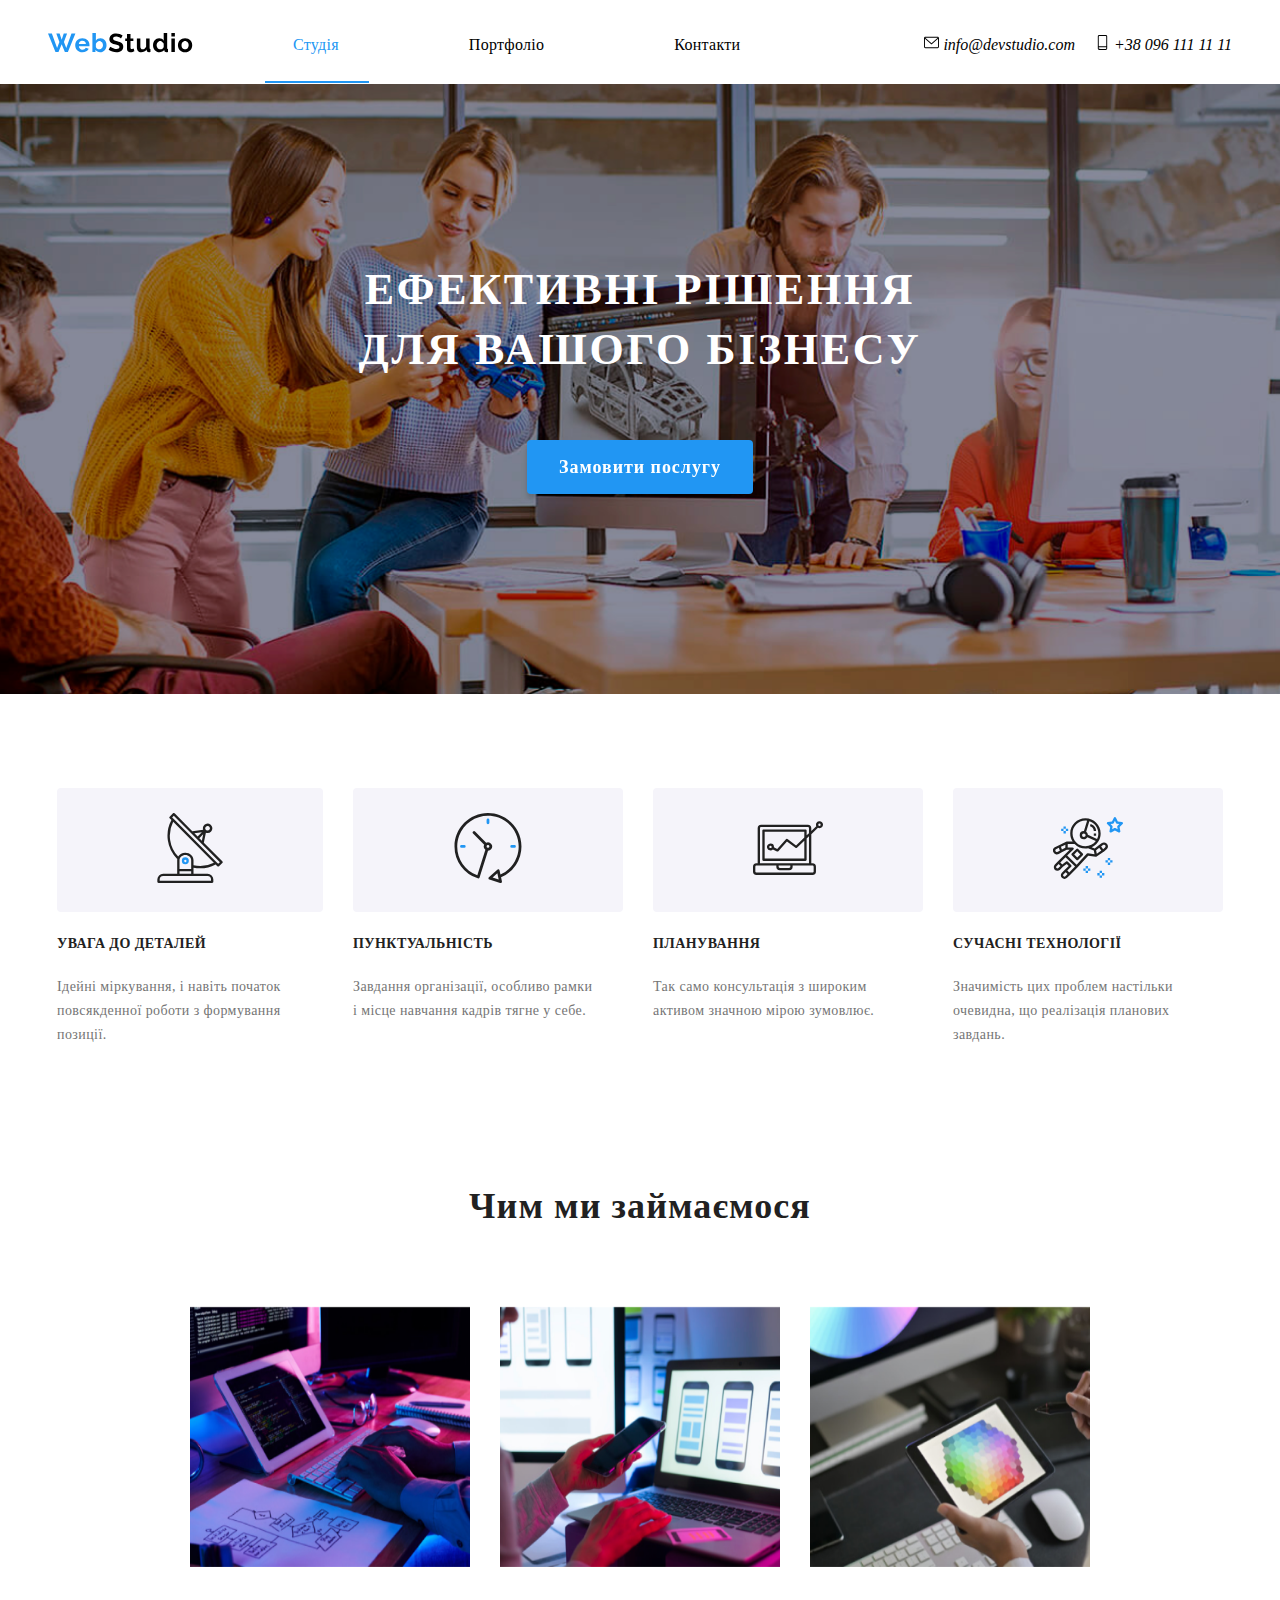
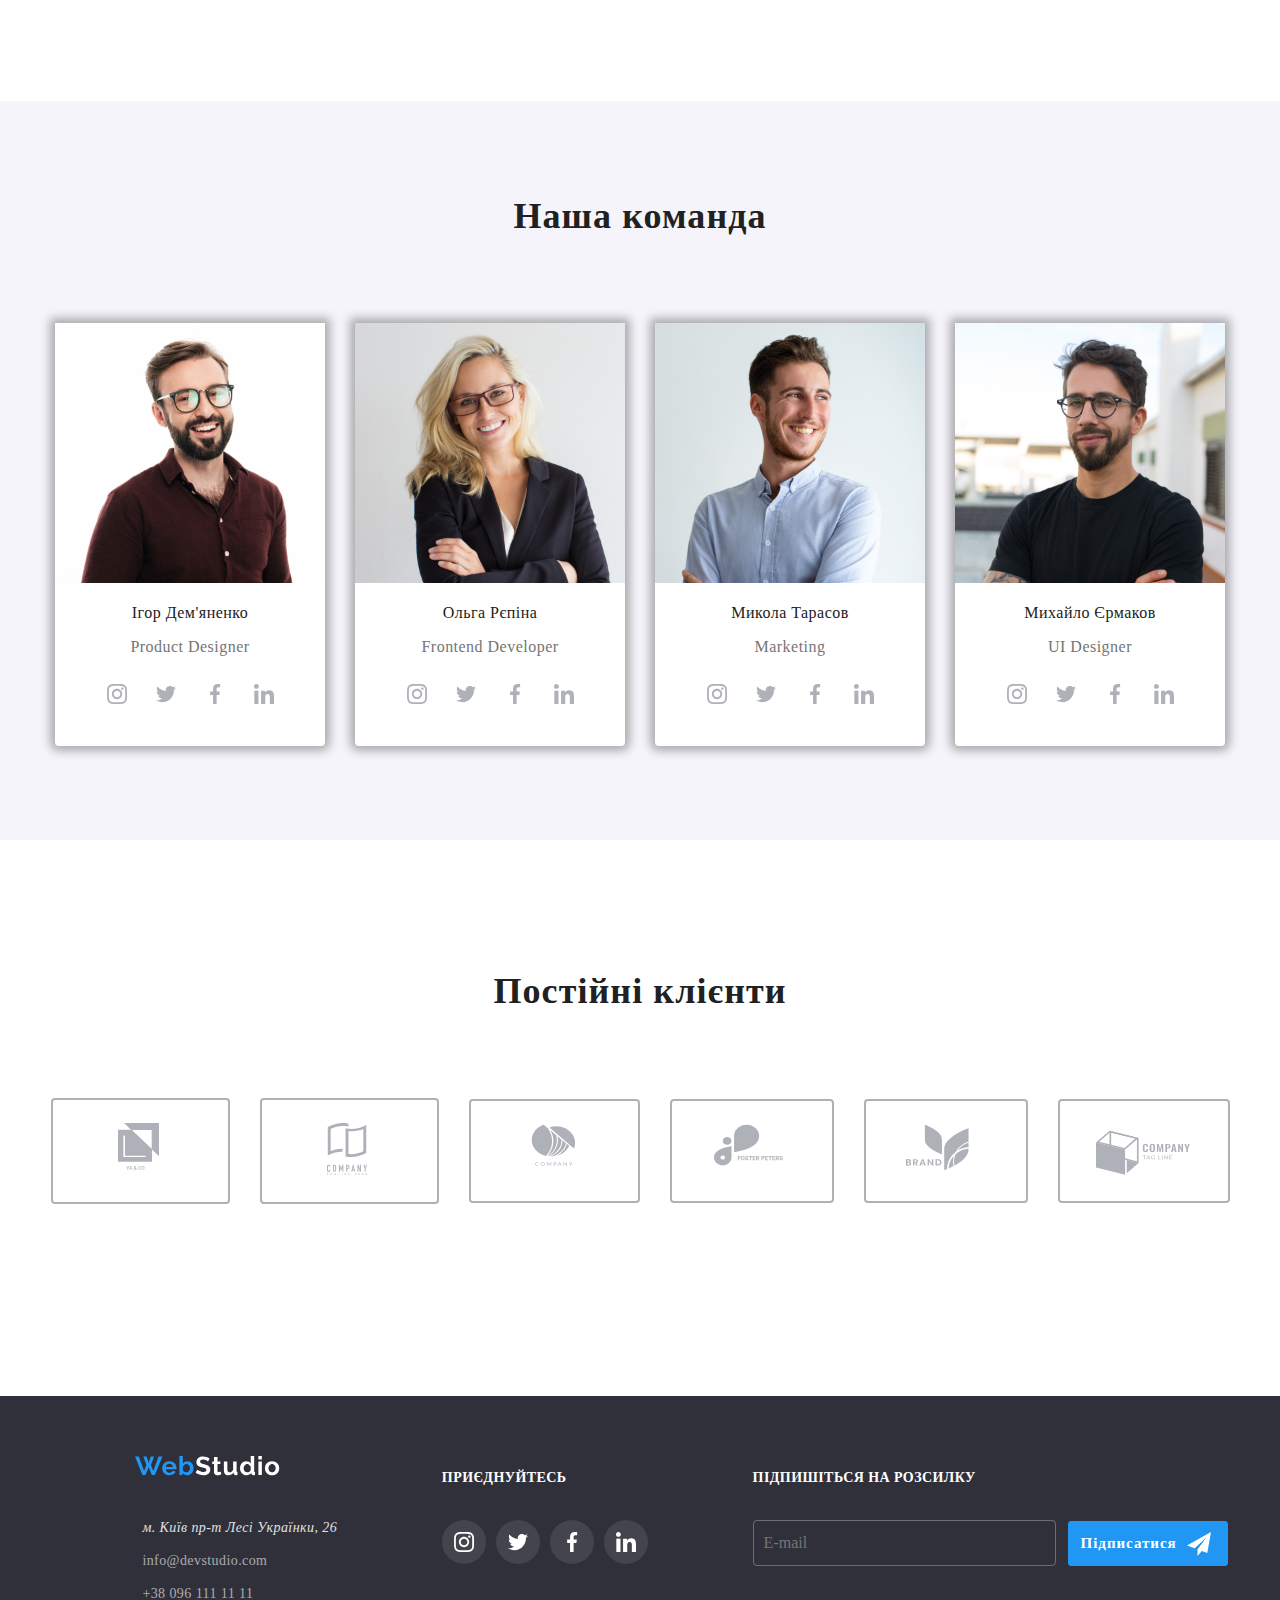
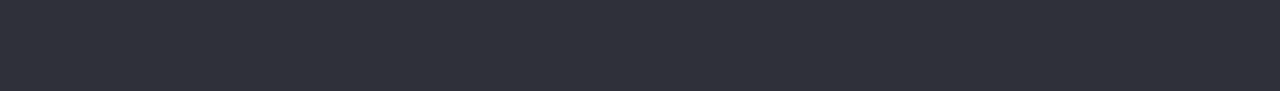
==== index.html @ 0186e570 "web" ====
<!DOCTYPE html>
<html lang="en">
<head>
    <meta charset="UTF-8">
    <meta name="viewport" content="width=device-width, initial-scale=1.0">
    <link rel="stylesheet" href="./src/studio-pages/css/normalize.css">
    <link rel="stylesheet" href="./src/studio-pages/css/reset.css">
    <link rel="stylesheet" href="./src/studio-pages/css/styles.css">
    <title>Document</title>
</head>
<body>
    <header class="header">
        <div class="header__content container">
            <nav class="navigation">
                <a href="#" class="logo">
                    <svg class="webs" width="145" height="20" viewBox="0 0 145 20" fill="none" xmlns="http://www.w3.org/2000/svg">
                        <path d="M8.294 0.592H11.596L13.676 6.702L15.756 0.592H19.084L15.938 8.99L18.278 14.892L23.504 0.539999H27.404L19.89 19H16.874L13.676 11.252L10.478 19H7.462L0 0.539999H3.848L9.1 14.892L11.388 8.99L8.294 0.592ZM34.3793 19.26C33.2873 19.26 32.2993 19.078 31.4153 18.714C30.5313 18.3327 29.7773 17.8213 29.1533 17.18C28.5293 16.5387 28.044 15.7933 27.6973 14.944C27.368 14.0947 27.2033 13.202 27.2033 12.266C27.2033 11.2953 27.368 10.3853 27.6973 9.536C28.0266 8.66933 28.5033 7.91533 29.1273 7.274C29.7513 6.61533 30.5053 6.09533 31.3893 5.714C32.2906 5.33267 33.296 5.142 34.4053 5.142C35.5146 5.142 36.5026 5.33267 37.3693 5.714C38.2533 6.09533 38.9986 6.60667 39.6053 7.248C40.2293 7.88933 40.6973 8.63467 41.0093 9.484C41.3386 10.3333 41.5033 11.2173 41.5033 12.136C41.5033 12.3613 41.4946 12.578 41.4773 12.786C41.4773 12.994 41.46 13.1673 41.4253 13.306H30.8953C30.9473 13.8433 31.0773 14.32 31.2853 14.736C31.4933 15.152 31.762 15.5073 32.0913 15.802C32.4206 16.0967 32.7933 16.322 33.2093 16.478C33.6253 16.634 34.0586 16.712 34.5093 16.712C35.2026 16.712 35.8526 16.5473 36.4593 16.218C37.0833 15.8713 37.508 15.4207 37.7333 14.866L40.7233 15.698C40.2206 16.738 39.4146 17.596 38.3053 18.272C37.2133 18.9307 35.9046 19.26 34.3793 19.26ZM37.9153 11.044C37.8286 10.0213 37.4473 9.20667 36.7713 8.6C36.1126 7.976 35.3066 7.664 34.3533 7.664C33.8853 7.664 33.4433 7.75067 33.0273 7.924C32.6286 8.08 32.2733 8.30533 31.9613 8.6C31.6493 8.89467 31.3893 9.25 31.1813 9.666C30.9906 10.082 30.878 10.5413 30.8433 11.044H37.9153ZM52.1538 19.26C51.1138 19.26 50.1864 19.026 49.3718 18.558C48.5571 18.09 47.9158 17.4487 47.4478 16.634V19H44.4058V0.0199995H47.8898V7.768C48.3751 6.936 49.0078 6.29467 49.7878 5.844C50.5851 5.376 51.5124 5.142 52.5698 5.142C53.4538 5.142 54.2598 5.33267 54.9878 5.714C55.7158 6.09533 56.3398 6.60667 56.8598 7.248C57.3971 7.88933 57.8044 8.64333 58.0818 9.51C58.3764 10.3767 58.5238 11.2867 58.5238 12.24C58.5238 13.228 58.3591 14.1467 58.0298 14.996C57.7178 15.8453 57.2758 16.5907 56.7038 17.232C56.1318 17.856 55.4558 18.35 54.6758 18.714C53.8958 19.078 53.0551 19.26 52.1538 19.26ZM51.1918 16.296C51.7464 16.296 52.2578 16.192 52.7258 15.984C53.1938 15.7587 53.5924 15.464 53.9218 15.1C54.2511 14.736 54.5024 14.3113 54.6758 13.826C54.8664 13.3407 54.9618 12.8207 54.9618 12.266C54.9618 11.7113 54.8751 11.1827 54.7018 10.68C54.5284 10.1773 54.2771 9.73533 53.9478 9.354C53.6358 8.97267 53.2631 8.66933 52.8298 8.444C52.3964 8.21867 51.9198 8.106 51.3998 8.106C50.6198 8.106 49.9178 8.366 49.2938 8.886C48.6871 9.38867 48.2191 10.0127 47.8898 10.758V14.008C48.0111 14.3547 48.1844 14.6667 48.4098 14.944C48.6524 15.2213 48.9211 15.464 49.2158 15.672C49.5104 15.8627 49.8311 16.0187 50.1778 16.14C50.5244 16.244 50.8624 16.296 51.1918 16.296Z" fill="#2196F3"/>
                        <path d="M73.0003 5.376C72.8789 5.25467 72.6536 5.09 72.3243 4.882C72.0123 4.674 71.6223 4.47467 71.1543 4.284C70.7036 4.076 70.2096 3.90267 69.6723 3.764C69.1349 3.62533 68.5889 3.556 68.0343 3.556C67.0463 3.556 66.3096 3.738 65.8243 4.102C65.3389 4.466 65.0963 4.97733 65.0963 5.636C65.0963 6.01733 65.1829 6.338 65.3563 6.598C65.5469 6.84067 65.8156 7.05733 66.1623 7.248C66.5089 7.43867 66.9423 7.612 67.4623 7.768C67.9996 7.924 68.6149 8.08867 69.3083 8.262C70.2096 8.50467 71.0243 8.76467 71.7523 9.042C72.4976 9.31933 73.1216 9.666 73.6243 10.082C74.1443 10.498 74.5429 11.0007 74.8203 11.59C75.0976 12.162 75.2363 12.8727 75.2363 13.722C75.2363 14.71 75.0456 15.5593 74.6643 16.27C74.3003 16.9633 73.7976 17.5267 73.1563 17.96C72.5323 18.3933 71.8043 18.714 70.9723 18.922C70.1576 19.1127 69.2996 19.208 68.3983 19.208C67.0116 19.208 65.6423 19 64.2903 18.584C62.9383 18.168 61.7249 17.5787 60.6503 16.816L62.2363 13.722C62.3923 13.878 62.6696 14.086 63.0683 14.346C63.4843 14.5887 63.9696 14.84 64.5243 15.1C65.0789 15.3427 65.6943 15.5507 66.3703 15.724C67.0463 15.8973 67.7396 15.984 68.4503 15.984C70.4263 15.984 71.4143 15.3513 71.4143 14.086C71.4143 13.6873 71.3016 13.3493 71.0763 13.072C70.8509 12.7947 70.5303 12.552 70.1143 12.344C69.6983 12.136 69.1956 11.9453 68.6063 11.772C68.0169 11.5987 67.3583 11.408 66.6303 11.2C65.7463 10.9573 64.9749 10.6973 64.3163 10.42C63.6749 10.1253 63.1376 9.78733 62.7043 9.406C62.2709 9.00733 61.9416 8.55667 61.7163 8.054C61.5083 7.534 61.4043 6.91867 61.4043 6.208C61.4043 5.272 61.5776 4.44 61.9243 3.712C62.2709 2.984 62.7476 2.37733 63.3543 1.892C63.9783 1.40667 64.6976 1.04267 65.5123 0.799999C66.3269 0.539999 67.2023 0.409999 68.1383 0.409999C69.4383 0.409999 70.6343 0.617999 71.7263 1.034C72.8183 1.43267 73.7716 1.90933 74.5863 2.464L73.0003 5.376ZM86.4013 18.298C85.9333 18.506 85.3613 18.714 84.6853 18.922C84.0093 19.13 83.2986 19.234 82.5533 19.234C82.0679 19.234 81.6086 19.1733 81.1753 19.052C80.7593 18.9307 80.3866 18.74 80.0573 18.48C79.7453 18.2027 79.4939 17.856 79.3033 17.44C79.1126 17.0067 79.0173 16.4867 79.0173 15.88V8.054H77.2233V5.376H79.0173V0.956H82.5013V5.376H85.3613V8.054H82.5013V14.71C82.5013 15.1953 82.6226 15.542 82.8653 15.75C83.1253 15.9407 83.4373 16.036 83.8013 16.036C84.1653 16.036 84.5206 15.9753 84.8673 15.854C85.2139 15.7327 85.4913 15.6287 85.6993 15.542L86.4013 18.298ZM93.1558 19.26C91.7518 19.26 90.6858 18.8093 89.9578 17.908C89.2298 17.0067 88.8658 15.672 88.8658 13.904V5.376H92.3498V13.15C92.3498 15.2473 93.1038 16.296 94.6118 16.296C95.2878 16.296 95.9378 16.0967 96.5618 15.698C97.2031 15.282 97.7231 14.658 98.1218 13.826V5.376H101.606V14.996C101.606 15.36 101.666 15.62 101.788 15.776C101.926 15.932 102.143 16.0187 102.438 16.036V19C102.091 19.0693 101.796 19.1127 101.554 19.13C101.328 19.1473 101.12 19.156 100.93 19.156C100.306 19.156 99.7944 19.0173 99.3958 18.74C99.0144 18.4453 98.7891 18.0467 98.7198 17.544L98.6418 16.452C98.0351 17.388 97.2551 18.09 96.3018 18.558C95.3484 19.026 94.2998 19.26 93.1558 19.26ZM111.49 19.26C110.554 19.26 109.687 19.078 108.89 18.714C108.093 18.35 107.408 17.8473 106.836 17.206C106.264 16.5647 105.813 15.8193 105.484 14.97C105.172 14.1033 105.016 13.176 105.016 12.188C105.016 11.2 105.163 10.2813 105.458 9.432C105.77 8.58267 106.195 7.83733 106.732 7.196C107.269 6.55467 107.911 6.052 108.656 5.688C109.401 5.324 110.216 5.142 111.1 5.142C112.105 5.142 113.007 5.38467 113.804 5.87C114.619 6.35533 115.251 6.988 115.702 7.768V0.0199995H119.186V14.996C119.186 15.36 119.247 15.62 119.368 15.776C119.489 15.932 119.697 16.0187 119.992 16.036V19C119.385 19.1213 118.891 19.182 118.51 19.182C117.886 19.182 117.375 19.026 116.976 18.714C116.577 18.402 116.352 17.9947 116.3 17.492L116.222 16.634C115.719 17.5007 115.035 18.1593 114.168 18.61C113.319 19.0433 112.426 19.26 111.49 19.26ZM112.4 16.296C112.729 16.296 113.067 16.244 113.414 16.14C113.761 16.0187 114.081 15.854 114.376 15.646C114.671 15.438 114.931 15.1953 115.156 14.918C115.399 14.6407 115.581 14.3373 115.702 14.008V10.758C115.563 10.3767 115.364 10.03 115.104 9.718C114.861 9.38867 114.575 9.11133 114.246 8.886C113.934 8.64333 113.596 8.45267 113.232 8.314C112.885 8.17533 112.539 8.106 112.192 8.106C111.672 8.106 111.187 8.21867 110.736 8.444C110.303 8.66933 109.93 8.98133 109.618 9.38C109.306 9.76133 109.063 10.2033 108.89 10.706C108.717 11.2087 108.63 11.7287 108.63 12.266C108.63 12.838 108.725 13.3667 108.916 13.852C109.107 14.3373 109.367 14.762 109.696 15.126C110.025 15.49 110.415 15.776 110.866 15.984C111.334 16.192 111.845 16.296 112.4 16.296ZM123.386 19V5.376H126.87V19H123.386ZM123.386 3.478V0.0199995H126.87V3.478H123.386ZM137.085 19.26C135.975 19.26 134.979 19.0693 134.095 18.688C133.211 18.3067 132.457 17.7953 131.833 17.154C131.226 16.4953 130.758 15.7413 130.429 14.892C130.099 14.0427 129.935 13.15 129.935 12.214C129.935 11.2607 130.099 10.3593 130.429 9.51C130.758 8.66067 131.226 7.91533 131.833 7.274C132.457 6.61533 133.211 6.09533 134.095 5.714C134.979 5.33267 135.975 5.142 137.085 5.142C138.194 5.142 139.182 5.33267 140.049 5.714C140.933 6.09533 141.678 6.61533 142.285 7.274C142.909 7.91533 143.385 8.66067 143.715 9.51C144.044 10.3593 144.209 11.2607 144.209 12.214C144.209 13.15 144.044 14.0427 143.715 14.892C143.385 15.7413 142.917 16.4953 142.311 17.154C141.704 17.7953 140.959 18.3067 140.075 18.688C139.191 19.0693 138.194 19.26 137.085 19.26ZM133.523 12.214C133.523 12.8207 133.609 13.3753 133.783 13.878C133.973 14.3633 134.225 14.788 134.537 15.152C134.866 15.516 135.247 15.802 135.681 16.01C136.114 16.2007 136.582 16.296 137.085 16.296C137.587 16.296 138.055 16.2007 138.489 16.01C138.922 15.802 139.295 15.516 139.607 15.152C139.936 14.788 140.187 14.3547 140.361 13.852C140.551 13.3493 140.647 12.7947 140.647 12.188C140.647 11.5987 140.551 11.0527 140.361 10.55C140.187 10.0473 139.936 9.614 139.607 9.25C139.295 8.886 138.922 8.60867 138.489 8.418C138.055 8.21 137.587 8.106 137.085 8.106C136.582 8.106 136.114 8.21 135.681 8.418C135.247 8.626 134.866 8.912 134.537 9.276C134.225 9.64 133.973 10.0733 133.783 10.576C133.609 11.0787 133.523 11.6247 133.523 12.214Z" fill="black"/>
                    </svg>
                </a>
                <ul class="navigation__list">
                    <li class="navigation__list-item">
                        <a href="./index.html" class="navigation__list-item active">Студія</a>
                    </li>
                    <li class="navigation__list-item">
                        <a href="./portfolio.html" class="navigation__list-item">Портфоліо</a>
                    </li>
                    <li class="navigation__list-item">
                        <a href="#contacts" class="navigation__list-item">Контакти</a>
                    </li>
                </ul>
            </nav>
            <address class="address">
                <a href="mailto:info@devstudio.com" class="address__link">
                    <svg version="1.1" xmlns="http://www.w3.org/2000/svg" width="15" height="15" viewBox="0 0 1365 1024" fill="inherit">
                        <g id="icomoon-ignore"></g>
                        <path d="M1237.333 0h-1109.333c-70.571 0-128 57.429-128 128v768c0 70.571 57.429 128 128 128h1109.333c70.571 0 128-57.429 128-128v-768c0-70.571-57.429-128-128-128zM1237.333 85.333c5.803 0 11.349 1.195 16.384 3.328l-571.051 494.933-571.051-494.933c4.836-2.091 10.465-3.313 16.378-3.328h1109.339zM1237.333 938.667h-1109.333c-23.564 0-42.667-19.103-42.667-42.667v0-717.227l569.344 493.483c7.448 6.5 17.256 10.464 27.989 10.464s20.541-3.963 28.040-10.507l-0.051 0.043 569.344-493.483v717.227c0 23.564-19.103 42.667-42.667 42.667v0z"></path>
                    </svg>                                
                    info@devstudio.com
                </a>
                <a href="tel:+380961111111" class="address__link">
                    <svg version="1.1" xmlns="http://www.w3.org/2000/svg" width="15" height="15" viewBox="0 0 640 1024" fill="inherit">
                        <g id="icomoon-ignore"></g>
                        <path fill="inherit" d="M544 0h-448c-52.928 0-96 43.072-96 96v832c0 52.928 43.072 96 96 96h448c52.928 0 96-43.072 96-96v-832c0-52.928-43.072-96-96-96zM96 64h448c17.673 0 32 14.327 32 32v0 672h-512v-672c0-17.673 14.327-32 32-32v0zM544 960h-448c-17.673 0-32-14.327-32-32v0-96h512v96c0 17.673-14.327 32-32 32v0z"></path>
                        <path fill="#757575" d="M150.656 879.296c5.767 5.232 9.374 12.755 9.374 21.12s-3.607 15.888-9.35 21.099l-0.024 0.021c-5.952 5.449-13.914 8.787-22.656 8.787s-16.704-3.339-22.681-8.81l0.025 0.023c-5.767-5.232-9.374-12.755-9.374-21.12s3.607-15.888 9.35-21.099l0.024-0.021c5.952-5.449 13.914-8.787 22.656-8.787s16.704 3.339 22.681 8.81l-0.025-0.023z"></path>
                    </svg>
                    +38 096 111 11 11
                </a>
            </address>
        </div>
    </header>
    <main>
        <section class="overlay">
            <div class="overlay__content container">
                <h1 class="overlay__title">
                    Ефективні рішення <br>
                    для вашого бізнесу
                </h1>
                <button class="overlay__button btn-open" data-modal-open>
                    <span data-hover="Замовити послугу">
                        Замовити послугу
                    </span>
                </button>
                <div class="backdrop is-hidden" data-modal>
                    <div class="modal">
                      <span class="modal__btn" data-modal-close>
                        <svg class="modal__btn-svg" width="18" height="18" viewBox="0 0 18 18" xmlns="http://www.w3.org/2000/svg">
                          <path d="M15 4.10786L13.8921 3L9.5 7.39214L5.10786 3L4 4.10786L8.39214 8.5L4 12.8921L5.10786 14L9.5 9.60786L13.8921 14L15 12.8921L10.6079 8.5L15 4.10786Z" fill="inherit"/>
                          </svg>
                      </span>
                      <h3 class="modal__title">
                        Залиште свої дані, ми вам передзвонимо
                      </h3>
                      <form class="search">
                        <div class="search__contact">
                          <div class="search__contact-name">
                            <label class="contact__name" for="name">Ім'я</label>
                            <input type="name" class="contact__name-term" name="name">
                          </div>
                          <div class="search__contact-mobile">
                            <label class="contact__name" for="tel">Телефон</label> 
                            <input type="tel" class="contact__mobile-term" name="phone">
                          </div>
                          <div class="search__contact-email">
                            <label class="contact__name" for="emeil">Пошта</label>
                            <input type="email" class="contact__email-term" name="emeil">
                          </div>
                          <div class="search__contact-comment">
                            <label class="contact__name" for="text">Коментар</label>
                            <textarea name="text" class="contact__comment-term" id="" cols="30" rows="10" placeholder="Введіть текст"></textarea>
                          </div>
                        </div>
                      </form>
                      <div class="contract">
                        <div class="contract__circs">
                            <input type="checkbox" class="contract__circs-check">
                            <p class="contract__circs-text">
                                Погоджуюся з розсилкою та приймаю
                            </p>
                            <a href="#" class="contract__circs-link">
                                Умови договору
                            </a>
                        </div>
                        <button type="submit" class="contract__circs-button">Відправити</button>
                      </div>
                    </div>
                </div>
            </div>
        </section>
        <section class="information">
            <div class="information__content container">
                <div class="information__content-attention">
                    <div class="information__attention-photo">
                        <svg class="attention-to-detil" xmlns="http://www.w3.org/2000/svg" width="66" height="70" fill="none">
                            <path fill="#212121" d="m65.316 48.339-18.47-18.605 2.05-10.097a4.655 4.655 0 0 0 1.66.319h.014a4.723 4.723 0 1 0-4.394-3.14l-10.85 1.325L17.628.35a1.166 1.166 0 0 0-.824-.35c-.306.002-.6.124-.817.34L12.68 3.63a1.167 1.167 0 0 0 0 1.65l1.78 1.805a32.686 32.686 0 0 0 5.511 38.638c.094.09.202.161.32.213a6.77 6.77 0 0 0-.114 1.197v13.534h-14A5.84 5.84 0 0 0 .342 66.5v2.333C.342 69.478.865 70 1.51 70h53.667c.644 0 1.166-.522 1.166-1.167V66.5a5.84 5.84 0 0 0-5.833-5.833h-14v-5.998c2.193.46 4.428.694 6.669.7a32.483 32.483 0 0 0 15.4-3.901l1.79 1.8c.216.221.513.347.823.35.306-.002.6-.124.817-.34l3.308-3.29a1.167 1.167 0 0 0 0-1.65ZM48.925 13.635a2.333 2.333 0 1 1 1.645 3.987h-.008a2.333 2.333 0 0 1-1.633-3.987h-.004ZM46.178 21.3l-1.309 6.444-2.571-2.587 3.88-3.857Zm-1.325-1.973-4.2 4.176-3.25-3.267 7.45-.909ZM50.509 63a3.5 3.5 0 0 1 3.5 3.5v1.167H2.676V66.5a3.5 3.5 0 0 1 3.5-3.5h44.333Zm-16.333-4.667v2.334H22.509v-2.334h11.667ZM22.509 56v-8.867c0-2.83 2.617-5.133 5.833-5.133 3.217 0 5.834 2.303 5.834 5.133V56H22.509Zm14-3.71v-5.157c0-4.117-3.663-7.466-8.167-7.466a8.312 8.312 0 0 0-7.177 3.907A30.34 30.34 0 0 1 16.18 8.82l40.692 40.925a30.233 30.233 0 0 1-20.363 2.544Zm24.695-1.496-1.644-1.653L16.792 6.116l-1.65-1.655 1.65-1.645L34.15 20.272c.008 0 .013.015.021.021l28.688 28.856-1.655 1.645Z"/>
                            <path fill="#2196F3" d="M28.353 44.333h-.01a3.5 3.5 0 0 0-.011 7h.01a3.5 3.5 0 1 0 .01-7Zm.816 4.328a1.167 1.167 0 1 1-.827-1.994 1.166 1.166 0 0 1 .817 1.993h.01Z"/>
                        </svg>
                    </div>
                    <h5 class="information__title">
                        УВАГА ДО ДЕТАЛЕЙ
                    </h5>
                    <p class="information__text">
                        Ідейні міркування, і навіть початок <br> 
                        повсякденної роботи з формування <br> 
                        позиції.
                    </p>
                </div>
                <div class="information__content-punctuality">
                    <div class="information__clock-photo">
                        <svg class="clock" xmlns="http://www.w3.org/2000/svg" width="70" height="70" fill="none">
                            <g clip-path="url(#a)">
                                <path fill="#212121" d="M68.461 33.471C68.458 14.982 53.466-.004 34.975 0 16.485.004 1.5 14.996 1.504 33.486A33.479 33.479 0 0 0 24.799 65.37c.133.042.27.063.41.063.263 0 .521-.071.748-.205.296-.175.516-.453.62-.78l8.454-26.797a4.184 4.184 0 1 0-1.837-7.95L22.025 18.53a1.395 1.395 0 0 0-1.972 1.973l11.163 11.176a4.104 4.104 0 0 0 1.173 5.051l-8.055 25.535C8.414 56.4.262 38.74 6.126 22.82 11.991 6.9 29.65-1.252 45.571 4.613c15.92 5.864 24.072 23.524 18.207 39.444A30.72 30.72 0 0 1 47.455 61.5l-.87-4.1a1.394 1.394 0 0 0-2.294-.752l-8.393 7.494a1.394 1.394 0 0 0 .505 2.372l10.716 3.42a1.394 1.394 0 0 0 1.791-1.619l-.855-4.022a33.37 33.37 0 0 0 20.406-30.82Zm-33.478-1.394a1.395 1.395 0 1 1 0 2.79 1.395 1.395 0 0 1 0-2.79Zm4.594 32.515 4.778-4.262 1.319 6.213-6.097-1.951Z"/>
                                <path fill="#2196F3" d="M33.588 6.967v2.79a1.395 1.395 0 1 0 2.79 0v-2.79a1.395 1.395 0 0 0-2.79 0ZM8.479 32.077a1.395 1.395 0 0 0 0 2.79h2.79a1.395 1.395 0 1 0 0-2.79h-2.79ZM61.486 34.867a1.395 1.395 0 1 0 0-2.79h-2.79a1.395 1.395 0 0 0 0 2.79h2.79Z"/>
                            </g>
                            <defs>
                                <clipPath id="a">
                                    <path fill="#fff" d="M0 0h70v70H0z"/>
                                </clipPath>
                            </defs>
                        </svg>
                    </div>
                    <h5 class="information__title">
                        ПУНКТУАЛЬНІСТЬ
                    </h5>
                    <p class="information__text">
                        Завдання організації, особливо рамки <br> 
                        і місце навчання кадрів тягне у себе.
                    </p>
                </div>
                <div class="information__content-planninig">
                    <div class="information__planning-photo">
                        <svg class="planning" xmlns="http://www.w3.org/2000/svg" width="70" height="54" fill="none">
                            <path fill="#212121" d="M3.498 53.886h55.97a3.498 3.498 0 0 0 3.499-3.498v-4.664a3.498 3.498 0 0 0-3.498-3.498h-1.166v-29.08l6.623-6.274a3.518 3.518 0 1 0-1.633-1.668l-4.99 4.73v-2.69a3.498 3.498 0 0 0-3.498-3.498H8.162a3.498 3.498 0 0 0-3.498 3.498v34.982H3.498A3.498 3.498 0 0 0 0 45.724v4.664a3.498 3.498 0 0 0 3.498 3.498ZM66.465 2.58a1.166 1.166 0 1 1 0 2.332 1.166 1.166 0 0 1 0-2.332ZM6.996 7.244c0-.644.522-1.166 1.166-1.166h46.643c.644 0 1.166.522 1.166 1.166v4.897l-2.332 2.216v-4.78c0-.645-.523-1.167-1.167-1.167H10.495c-.644 0-1.167.522-1.167 1.166v29.152c0 .644.523 1.166 1.167 1.166h41.977c.645 0 1.167-.522 1.167-1.166V17.565l2.332-2.21v26.87H6.996V7.246Zm10.495 15.159a3.498 3.498 0 1 0 2.422 6.012l4.053 2.034c.471.235 1.042.125 1.392-.269l8.616-9.693 8.47 6.347c.455.34 1.089.304 1.501-.086l7.361-6.973v17.787H11.661v-26.82h39.645v5.82l-8.25 7.813-8.54-6.403a1.167 1.167 0 0 0-1.572.157l-8.734 9.828-3.265-1.633c.023-.14.038-.281.044-.423a3.498 3.498 0 0 0-3.498-3.498Zm1.166 3.498a1.166 1.166 0 1 1-2.332 0 1.166 1.166 0 0 1 2.332 0Zm6.996 18.657h11.66v1.166c0 .644-.521 1.166-1.165 1.166h-9.329a1.166 1.166 0 0 1-1.166-1.166v-1.166Zm-23.32 1.166c0-.644.521-1.166 1.165-1.166h19.823v1.166a3.498 3.498 0 0 0 3.498 3.498h9.329a3.498 3.498 0 0 0 3.498-3.498v-1.166h19.823c.644 0 1.166.522 1.166 1.166v4.664c0 .644-.522 1.166-1.166 1.166H3.499a1.166 1.166 0 0 1-1.167-1.166v-4.664Z"/>
                        </svg>
                    </div>
                    <h5 class="information__title">
                        ПЛАНУВАННЯ
                    </h5>
                    <p class="information__text">
                        Так само консультація з широким <br> 
                        активом значною мірою зумовлює.
                    </p>
                </div>
                <div class="information__content-technology">
                    <div class="information__astronaut-photo">
                        <svg class="astronaut" xmlns="http://www.w3.org/2000/svg" width="70" height="70" fill="none">
                            <path fill="#2196F3" d="M69.943 9.896a1.168 1.168 0 0 0-.941-.793l-4.18-.608-1.87-3.787c-.391-.798-1.7-.798-2.091 0l-1.87 3.787-4.18.608a1.167 1.167 0 0 0-.648 1.99l3.026 2.948-.714 4.162c-.075.438.105.88.463 1.142.363.263.837.296 1.23.088l3.738-1.966 3.738 1.966a1.168 1.168 0 0 0 1.693-1.23l-.714-4.162 3.025-2.949a1.17 1.17 0 0 0 .295-1.196ZM64.556 12.8c-.275.267-.4.655-.335 1.033l.417 2.437-2.188-1.15a1.165 1.165 0 0 0-1.088 0l-2.188 1.15.417-2.437a1.168 1.168 0 0 0-.334-1.033l-1.773-1.727 2.448-.355c.38-.055.708-.294.879-.639l1.094-2.216 1.094 2.216c.17.345.498.584.879.639l2.448.355-1.77 1.727ZM57.167 44.892h-2.333v2.334h2.333v-2.334ZM57.167 49.56h-2.333v2.332h2.333V49.56ZM59.5 47.226h-2.333v2.333H59.5v-2.333ZM54.834 47.226H52.5v2.333h2.334v-2.333ZM49 57.726h-2.333v2.333H49v-2.333ZM49 62.393h-2.333v2.333H49v-2.333ZM51.334 60.06H49v2.333h2.334v-2.334ZM46.667 60.06h-2.334v2.333h2.334v-2.334ZM35 53.06h-2.333v2.333H35v-2.334ZM35 57.726h-2.333v2.333H35v-2.333ZM37.333 55.392H35v2.334h2.333v-2.334ZM32.667 55.392h-2.334v2.334h2.334v-2.334ZM12.833 13.392H10.5v2.333h2.333v-2.333ZM12.833 18.059H10.5v2.333h2.333V18.06ZM15.166 15.725h-2.333v2.334h2.333v-2.334ZM10.5 15.725H8.166v2.334H10.5v-2.334Z"/>
                            <path fill="#212121" d="M54.063 30.974a3.88 3.88 0 0 0-2.599-1.541 3.886 3.886 0 0 0-2.93.77L45.794 32.3l-.001.002-4.151 3.1-2.97-1.184c5.296-2.376 8.998-7.674 8.998-13.825 0-8.363-6.83-15.167-15.227-15.167s-15.228 6.804-15.228 15.167c0 3.031.907 5.85 2.45 8.222l-6.046-.053h-.01c-.019 0-.034.01-.051.01a1.14 1.14 0 0 0-.34.069c-.028.01-.057.016-.084.029-.014.006-.028.007-.042.014l-7.072 3.491c-.001 0-.003 0-.003.002l-4.141 1.991a.905.905 0 0 0-.138.077A3.895 3.895 0 0 0 .43 39.268a3.884 3.884 0 0 0 2.31 1.944 3.891 3.891 0 0 0 3.016-.281l3.036-1.614 4.952-2.558 2.968-.017L4.808 48.588c0 .002-.002.002-.003.003l-2.928 2.916a3.607 3.607 0 0 0-1.073 2.577 3.647 3.647 0 0 0 3.652 3.64c.936 0 1.869-.355 2.582-1.062l2.875-2.863 3.808-2.843 1.97 1.962-3.853 3.837-.004.002-2.928 2.917a3.607 3.607 0 0 0-1.073 2.576c0 .973.38 1.889 1.073 2.579a3.65 3.65 0 0 0 2.58 1.061c.935 0 1.87-.354 2.582-1.061l2.93-2.917 4.686-4.667.002-.003 2.21-2.188-.01-.008c.015-.014.035-.019.049-.034l11.3-12.377 7.593 1.08c.055.008.11.012.165.012.14 0 .277-.034.41-.084.038-.014.071-.033.108-.051.042-.021.086-.033.126-.06l7.029-4.666c.026-.018.04-.046.064-.065.028-.022.063-.031.089-.056l2.78-2.605a3.892 3.892 0 0 0 .465-5.166ZM4.66 38.872a1.56 1.56 0 0 1-1.221.113 1.565 1.565 0 0 1-.465-2.755l2.874-1.383.692 2.022.29.85-2.17 1.153Zm7.65-3.998-3.387 1.75-.558-1.633-.402-1.174 4.434-2.189-.087 3.246Zm33.03-14.482c0 2.009-.48 3.904-1.31 5.599l-9.147-4.155a4.07 4.07 0 0 0-1.724-3.035l3.203-10.633c5.2 1.655 8.978 6.507 8.978 12.224Zm-25.788 0c0-7.076 5.784-12.834 12.894-12.834.553 0 1.094.047 1.63.115L30.943 18.07c-.042 0-.081-.013-.125-.013a4.094 4.094 0 0 0-4.096 4.084 4.095 4.095 0 0 0 4.096 4.083c1.52 0 2.832-.838 3.54-2.066l8.45 3.838c-2.352 3.165-6.114 5.228-10.362 5.228-7.11 0-12.894-5.757-12.894-12.833Zm13.03 1.75c0 .965-.792 1.75-1.764 1.75a1.759 1.759 0 0 1-1.762-1.75c0-.965.79-1.75 1.762-1.75s1.763.785 1.763 1.75ZM5.391 55.007a1.33 1.33 0 0 1-1.87.002 1.3 1.3 0 0 1 0-1.847l2.105-2.097L7.49 52.92l-2.097 2.088Zm7.03 8.167a1.33 1.33 0 0 1-1.87.002 1.299 1.299 0 0 1 0-1.847l2.106-2.098.88.876.983.978-2.099 2.09Zm7.616-7.588-.003.003-3.86 3.85-.882-.877-.982-.977 3.857-3.84v-.001l.004-.002c.087-.088.142-.193.196-.297.015-.03.044-.056.057-.087.036-.09.042-.187.056-.281.007-.054.03-.104.03-.16 0-.077-.028-.153-.044-.23-.014-.07-.014-.141-.041-.209a1.166 1.166 0 0 0-.2-.301c-.022-.026-.03-.058-.054-.083h-.002s0-.003-.002-.005l-3.515-3.5c-.037-.037-.085-.052-.127-.084a1.122 1.122 0 0 0-.19-.126 1.091 1.091 0 0 0-.204-.07 1.134 1.134 0 0 0-.226-.044 1.142 1.142 0 0 0-.209.01c-.078.01-.151.02-.227.045-.074.023-.139.06-.206.098-.044.024-.093.033-.133.063l-3.88 2.896-1.97-1.963 5.248-5.22 9.538 9.382-2.029 2.01Zm14.917-15.349c-.034-.005-.066.008-.1.006a1.148 1.148 0 0 0-.252.015 1.081 1.081 0 0 0-.404.15c-.065.04-.124.081-.181.134-.028.024-.062.036-.088.064L23.653 51.862l-9.468-9.311 6.197-6.165a1.168 1.168 0 0 0-.83-1.993l-4.854.028.061-3.516 6.79.058a15.2 15.2 0 0 0 10.897 4.596c.957 0 1.89-.1 2.799-.268.087.07.174.14.283.185l5.272 2.1.333 1.659.39 1.937-6.569-.935Zm8.84.39-.685-3.408 3.164-2.363.828 1.1 1.242 1.649-4.55 3.022Zm8.21-6.193-1.832 1.717-2.037-2.704 1.818-1.394c.34-.261.768-.368 1.188-.313.422.06.796.28 1.05.622a1.562 1.562 0 0 1-.187 2.072Z"/>
                            <path fill="#212121" d="m29.755 40.565-4.688-4.667a1.166 1.166 0 0 0-1.646 0l-4.687 4.667a1.172 1.172 0 0 0 0 1.654l4.686 4.667a1.166 1.166 0 0 0 1.647 0l4.688-4.667a1.167 1.167 0 0 0 0-1.654Zm-5.51 3.848-3.034-3.02 3.033-3.021 3.035 3.02-3.035 3.02ZM37.547 11.092l-.564 2.266c.156.039 3.801.988 3.801 4.7h2.334c0-4.412-3.644-6.486-5.571-6.966ZM43.118 20.392h-2.334v2.333h2.334v-2.333Z"/>
                        </svg>
                    </div>
                    <h5 class="information__title">
                        СУЧАСНІ ТЕХНОЛОГІЇ
                    </h5>
                    <p class="information__text">
                        Значимість цих проблем настільки <br> 
                        очевидна, що реалізація планових <br> 
                        завдань.
                    </p>
                </div>
            </div>
        </section>
        <section class="occupation">
            <div class="occupation__content container">
                <h2 class="occupation__title">
                    Чим ми займаємося
                </h2>
                <div class="group">
                    <div class="group__content">
                        <img src="./src/studio-pages/image/chapter-three/box 1.png" alt="ups" class="group__photo" width="280" height="260">
                        <p class="group__text-one">
                            ДЕКСТОПНІ ДОДАТКИ
                        </p>
                    </div>
                    <div class="group__content-two">
                        <img src="./src/studio-pages/image/chapter-three/2.png" alt="ups" class="group__photo" width="280" height="260">
                        <p class="group__text-two">
                            МОБІЛЬНІ ДОДАТКИ
                        </p>
                    </div>
                    <div class="group__content-three">
                        <img src="./src/studio-pages/image/chapter-three/3.png" alt="ups" class="group__photo" width="280" height="260">
                        <p class="group__text-three">
                            ДИЗАЙНЕРСЬКІ РІШЕННЯ
                        </p>
                    </div>
                </div>
            </div>
        </section>
        <section class="team">
            <div class="container team__content">
                <h3 class="team__title">
                    Наша команда
                </h3>
                <div class="web">
                    <div class="card">
                        <img src="./src/studio-pages/image/chapter-four/Igor.png" alt="ups" height="260" 
                            width="270">
                        <p class="card__igor">Ігор Дем'яненко</p>
                        <p class="card__product">Product Designer</p>
                        <div class="card__social-networks">
                            <div class="card__social">
                                <a href="https://www.instagram.com" class="card__social-link">
                                    <svg class="card__social-svg" width="44" height="44" viewBox="0 0 44 44" xmlns="http://www.w3.org/2000/svg" fill="#AFB1B8">
                                        <g clip-path="url(#clip0_11_3173)">
                                        <path d="M31.9804 17.8801C31.9336 16.8174 31.7617 16.0868 31.5156 15.4537C31.2616 14.7818 30.8709 14.1801 30.359 13.68C29.8589 13.1721 29.2533 12.7774 28.5891 12.5274C27.9524 12.2813 27.2256 12.1094 26.163 12.0626C25.0924 12.0118 24.7525 12 22.0371 12C19.3217 12 18.9818 12.0118 17.9152 12.0586C16.8525 12.1055 16.1219 12.2775 15.489 12.5235C14.8169 12.7774 14.2153 13.1681 13.7152 13.68C13.2073 14.1801 12.8127 14.7857 12.5626 15.4499C12.3164 16.0868 12.1446 16.8134 12.0977 17.8761C12.0469 18.9467 12.0352 19.2866 12.0352 22.002C12.0352 24.7173 12.0469 25.0572 12.0938 26.1239C12.1406 27.1865 12.3126 27.9171 12.5588 28.5502C12.8127 29.2221 13.2073 29.8238 13.7152 30.3239C14.2153 30.8318 14.8209 31.2265 15.4851 31.4765C16.1219 31.7226 16.8486 31.8945 17.9114 31.9413C18.9779 31.9883 19.3179 31.9999 22.0333 31.9999C24.7487 31.9999 25.0885 31.9883 26.1552 31.9413C27.2179 31.8945 27.9484 31.7226 28.5813 31.4765C29.9254 30.9568 30.9881 29.8941 31.5078 28.5502C31.7538 27.9133 31.9258 27.1865 31.9727 26.1239C32.0195 25.0572 32.0313 24.7173 32.0313 22.002C32.0313 19.2866 32.0273 18.9467 31.9804 17.8801ZM30.1794 26.0457C30.1364 27.0225 29.9723 27.5499 29.8356 27.9015C29.4995 28.7728 28.808 29.4643 27.9367 29.8004C27.5851 29.9372 27.0538 30.1012 26.0809 30.1441C25.026 30.1911 24.7096 30.2027 22.0411 30.2027C19.3726 30.2027 19.0522 30.1911 18.0011 30.1441C17.0244 30.1012 16.4969 29.9372 16.1453 29.8004C15.7117 29.6402 15.317 29.3862 14.9967 29.0541C14.6646 28.7298 14.4106 28.3391 14.2504 27.9055C14.1137 27.5539 13.9496 27.0225 13.9067 26.0497C13.8597 24.9948 13.8481 24.6783 13.8481 22.0097C13.8481 19.3412 13.8597 19.0209 13.9067 17.9699C13.9496 16.9932 14.1137 16.4657 14.2504 16.1141C14.4106 15.6804 14.6646 15.2859 15.0007 14.9654C15.3248 14.6333 15.7155 14.3793 16.1493 14.2192C16.5009 14.0825 17.0323 13.9184 18.0051 13.8754C19.06 13.8285 19.3765 13.8168 22.0449 13.8168C24.7174 13.8168 25.0337 13.8285 26.0848 13.8754C27.0616 13.9184 27.589 14.0825 27.9407 14.2192C28.3742 14.3793 28.7689 14.6333 29.0893 14.9654C29.4213 15.2897 29.6753 15.6804 29.8356 16.1141C29.9723 16.4657 30.1364 16.997 30.1794 17.9699C30.2263 19.0248 30.238 19.3412 30.238 22.0097C30.238 24.6783 30.2263 24.9908 30.1794 26.0457Z" fill="inherit"/>
                                        <path d="M22.0371 16.8642C19.2007 16.8642 16.8994 19.1654 16.8994 22.0019C16.8994 24.8385 19.2007 27.1396 22.0371 27.1396C24.8737 27.1396 27.1749 24.8385 27.1749 22.0019C27.1749 19.1654 24.8737 16.8642 22.0371 16.8642ZM22.0371 25.3346C20.197 25.3346 18.7044 23.8422 18.7044 22.0019C18.7044 20.1617 20.197 18.6692 22.0371 18.6692C23.8774 18.6692 25.3698 20.1617 25.3698 22.0019C25.3698 23.8422 23.8774 25.3346 22.0371 25.3346Z" fill="inherit"/>
                                        <path d="M28.5775 16.6611C28.5775 17.3235 28.0404 17.8605 27.3779 17.8605C26.7155 17.8605 26.1785 17.3235 26.1785 16.6611C26.1785 15.9986 26.7155 15.4617 27.3779 15.4617C28.0404 15.4617 28.5775 15.9986 28.5775 16.6611Z" fill="inherit"/>
                                        </g>
                                        </svg>
                                </a>
                            </div>
                            <div class="card__social">
                                <a href="https://twitter.com/?lang=ru" class="card__social-link">
                                    <svg class="card__social-svg" width="44" height="44" viewBox="0 0 44 44" fill="#AFB1B8" xmlns="http://www.w3.org/2000/svg">
                                        <g clip-path="url(#clip0_11_3167)">
                                        <path d="M32 15.7988C31.2563 16.125 30.4637 16.3412 29.6375 16.4462C30.4875 15.9388 31.1363 15.1412 31.4412 14.18C30.6488 14.6525 29.7738 14.9863 28.8412 15.1725C28.0887 14.3713 27.0162 13.875 25.8462 13.875C23.5763 13.875 21.7487 15.7175 21.7487 17.9763C21.7487 18.3012 21.7762 18.6137 21.8438 18.9112C18.435 18.745 15.4188 17.1113 13.3925 14.6225C13.0387 15.2363 12.8313 15.9388 12.8313 16.695C12.8313 18.115 13.5625 19.3737 14.6525 20.1025C13.9937 20.09 13.3475 19.8988 12.8 19.5975C12.8 19.61 12.8 19.6262 12.8 19.6425C12.8 21.635 14.2212 23.29 16.085 23.6712C15.7512 23.7625 15.3875 23.8062 15.01 23.8062C14.7475 23.8062 14.4825 23.7913 14.2337 23.7362C14.765 25.36 16.2725 26.5538 18.065 26.5925C16.67 27.6838 14.8988 28.3412 12.9813 28.3412C12.645 28.3412 12.3225 28.3263 12 28.285C13.8162 29.4563 15.9688 30.125 18.29 30.125C25.835 30.125 29.96 23.875 29.96 18.4575C29.96 18.2762 29.9538 18.1013 29.945 17.9275C30.7588 17.35 31.4425 16.6288 32 15.7988Z" fill="inherit"/>
                                        </g>
                                        </svg>
                                </a>
                            </div>
                            <div class="card__social">
                                <a href="https://uk-ua.facebook.com" class="card__social-link">
                                    <svg class="card__social-svg" width="44" height="44" viewBox="0 0 44 44" fill="#AFB1B8" xmlns="http://www.w3.org/2000/svg">
                                        <g clip-path="url(#clip0_11_3163)">
                                        <path d="M25.3309 15.3208H27.1567V12.1408C26.8417 12.0975 25.7584 12 24.4967 12C21.8642 12 20.0609 13.6558 20.0609 16.6992V19.5H17.1559V23.055H20.0609V32H23.6226V23.0558H26.4101L26.8526 19.5008H23.6217V17.0517C23.6226 16.0242 23.8992 15.3208 25.3309 15.3208Z" fill="inherit"/>
                                        </g>
                                        </svg>
                                </a>
                            </div>
                            <div class="card__social">
                                <a href="https://ua.linkedin.com" class="card__social-link">
                                    <svg class="card__social-svg" width="44" height="44" viewBox="0 0 44 44" fill="#AFB1B8" xmlns="http://www.w3.org/2000/svg">
                                        <g clip-path="url(#clip0_11_3157)">
                                        <path d="M31.995 32V31.9992H32V24.6642C32 21.0759 31.2275 18.3117 27.0325 18.3117C25.0158 18.3117 23.6625 19.4184 23.11 20.4675H23.0517V18.6467H19.0742V31.9992H23.2158V25.3875C23.2158 23.6467 23.5458 21.9634 25.7017 21.9634C27.8258 21.9634 27.8575 23.95 27.8575 25.4992V32H31.995Z" fill="inherit"/>
                                        <path d="M12.33 18.6475H16.4767V32H12.33V18.6475Z" fill="inherit"/>
                                        <path d="M14.4017 12C13.0758 12 12 13.0758 12 14.4017C12 15.7275 13.0758 16.8258 14.4017 16.8258C15.7275 16.8258 16.8033 15.7275 16.8033 14.4017C16.8025 13.0758 15.7267 12 14.4017 12V12Z" fill="inherit"/>
                                        </g>
                                        </svg>
                                </a> 
                            </div>
                        </div>
                    </div>
                    <div class="card">
                        <img src="./src/studio-pages/image/chapter-four/olga.png" alt="ups" height="260" 
                            width="270">
                        <p class="card__olga">Ольга Рєпіна</p>
                        <p class="card__frontend">Frontend Developer</p>
                        <div class="card__social-networks">
                            <div class="card__social">
                                <a href="https://www.instagram.com" class="card__social-link">
                                    <svg class="card__social-svg" width="44" height="44" viewBox="0 0 44 44" xmlns="http://www.w3.org/2000/svg" fill="#AFB1B8">
                                        <g clip-path="url(#clip0_11_3173)">
                                        <path d="M31.9804 17.8801C31.9336 16.8174 31.7617 16.0868 31.5156 15.4537C31.2616 14.7818 30.8709 14.1801 30.359 13.68C29.8589 13.1721 29.2533 12.7774 28.5891 12.5274C27.9524 12.2813 27.2256 12.1094 26.163 12.0626C25.0924 12.0118 24.7525 12 22.0371 12C19.3217 12 18.9818 12.0118 17.9152 12.0586C16.8525 12.1055 16.1219 12.2775 15.489 12.5235C14.8169 12.7774 14.2153 13.1681 13.7152 13.68C13.2073 14.1801 12.8127 14.7857 12.5626 15.4499C12.3164 16.0868 12.1446 16.8134 12.0977 17.8761C12.0469 18.9467 12.0352 19.2866 12.0352 22.002C12.0352 24.7173 12.0469 25.0572 12.0938 26.1239C12.1406 27.1865 12.3126 27.9171 12.5588 28.5502C12.8127 29.2221 13.2073 29.8238 13.7152 30.3239C14.2153 30.8318 14.8209 31.2265 15.4851 31.4765C16.1219 31.7226 16.8486 31.8945 17.9114 31.9413C18.9779 31.9883 19.3179 31.9999 22.0333 31.9999C24.7487 31.9999 25.0885 31.9883 26.1552 31.9413C27.2179 31.8945 27.9484 31.7226 28.5813 31.4765C29.9254 30.9568 30.9881 29.8941 31.5078 28.5502C31.7538 27.9133 31.9258 27.1865 31.9727 26.1239C32.0195 25.0572 32.0313 24.7173 32.0313 22.002C32.0313 19.2866 32.0273 18.9467 31.9804 17.8801ZM30.1794 26.0457C30.1364 27.0225 29.9723 27.5499 29.8356 27.9015C29.4995 28.7728 28.808 29.4643 27.9367 29.8004C27.5851 29.9372 27.0538 30.1012 26.0809 30.1441C25.026 30.1911 24.7096 30.2027 22.0411 30.2027C19.3726 30.2027 19.0522 30.1911 18.0011 30.1441C17.0244 30.1012 16.4969 29.9372 16.1453 29.8004C15.7117 29.6402 15.317 29.3862 14.9967 29.0541C14.6646 28.7298 14.4106 28.3391 14.2504 27.9055C14.1137 27.5539 13.9496 27.0225 13.9067 26.0497C13.8597 24.9948 13.8481 24.6783 13.8481 22.0097C13.8481 19.3412 13.8597 19.0209 13.9067 17.9699C13.9496 16.9932 14.1137 16.4657 14.2504 16.1141C14.4106 15.6804 14.6646 15.2859 15.0007 14.9654C15.3248 14.6333 15.7155 14.3793 16.1493 14.2192C16.5009 14.0825 17.0323 13.9184 18.0051 13.8754C19.06 13.8285 19.3765 13.8168 22.0449 13.8168C24.7174 13.8168 25.0337 13.8285 26.0848 13.8754C27.0616 13.9184 27.589 14.0825 27.9407 14.2192C28.3742 14.3793 28.7689 14.6333 29.0893 14.9654C29.4213 15.2897 29.6753 15.6804 29.8356 16.1141C29.9723 16.4657 30.1364 16.997 30.1794 17.9699C30.2263 19.0248 30.238 19.3412 30.238 22.0097C30.238 24.6783 30.2263 24.9908 30.1794 26.0457Z" fill="inherit"/>
                                        <path d="M22.0371 16.8642C19.2007 16.8642 16.8994 19.1654 16.8994 22.0019C16.8994 24.8385 19.2007 27.1396 22.0371 27.1396C24.8737 27.1396 27.1749 24.8385 27.1749 22.0019C27.1749 19.1654 24.8737 16.8642 22.0371 16.8642ZM22.0371 25.3346C20.197 25.3346 18.7044 23.8422 18.7044 22.0019C18.7044 20.1617 20.197 18.6692 22.0371 18.6692C23.8774 18.6692 25.3698 20.1617 25.3698 22.0019C25.3698 23.8422 23.8774 25.3346 22.0371 25.3346Z" fill="inherit"/>
                                        <path d="M28.5775 16.6611C28.5775 17.3235 28.0404 17.8605 27.3779 17.8605C26.7155 17.8605 26.1785 17.3235 26.1785 16.6611C26.1785 15.9986 26.7155 15.4617 27.3779 15.4617C28.0404 15.4617 28.5775 15.9986 28.5775 16.6611Z" fill="inherit"/>
                                        </g>
                                        </svg>
                                </a>
                            </div>
                            <div class="card__social">
                                <a href="https://twitter.com/?lang=ru" class="card__social-link">
                                    <svg class="card__social-svg" width="44" height="44" viewBox="0 0 44 44" fill="#AFB1B8" xmlns="http://www.w3.org/2000/svg">
                                        <g clip-path="url(#clip0_11_3167)">
                                        <path d="M32 15.7988C31.2563 16.125 30.4637 16.3412 29.6375 16.4462C30.4875 15.9388 31.1363 15.1412 31.4412 14.18C30.6488 14.6525 29.7738 14.9863 28.8412 15.1725C28.0887 14.3713 27.0162 13.875 25.8462 13.875C23.5763 13.875 21.7487 15.7175 21.7487 17.9763C21.7487 18.3012 21.7762 18.6137 21.8438 18.9112C18.435 18.745 15.4188 17.1113 13.3925 14.6225C13.0387 15.2363 12.8313 15.9388 12.8313 16.695C12.8313 18.115 13.5625 19.3737 14.6525 20.1025C13.9937 20.09 13.3475 19.8988 12.8 19.5975C12.8 19.61 12.8 19.6262 12.8 19.6425C12.8 21.635 14.2212 23.29 16.085 23.6712C15.7512 23.7625 15.3875 23.8062 15.01 23.8062C14.7475 23.8062 14.4825 23.7913 14.2337 23.7362C14.765 25.36 16.2725 26.5538 18.065 26.5925C16.67 27.6838 14.8988 28.3412 12.9813 28.3412C12.645 28.3412 12.3225 28.3263 12 28.285C13.8162 29.4563 15.9688 30.125 18.29 30.125C25.835 30.125 29.96 23.875 29.96 18.4575C29.96 18.2762 29.9538 18.1013 29.945 17.9275C30.7588 17.35 31.4425 16.6288 32 15.7988Z" fill="inherit"/>
                                        </g>
                                        </svg>
                                </a>
                            </div>
                            <div class="card__social">
                                <a href="https://uk-ua.facebook.com" class="card__social-link">
                                    <svg class="card__social-svg" width="44" height="44" viewBox="0 0 44 44" fill="#AFB1B8" xmlns="http://www.w3.org/2000/svg">
                                        <g clip-path="url(#clip0_11_3163)">
                                        <path d="M25.3309 15.3208H27.1567V12.1408C26.8417 12.0975 25.7584 12 24.4967 12C21.8642 12 20.0609 13.6558 20.0609 16.6992V19.5H17.1559V23.055H20.0609V32H23.6226V23.0558H26.4101L26.8526 19.5008H23.6217V17.0517C23.6226 16.0242 23.8992 15.3208 25.3309 15.3208Z" fill="inherit"/>
                                        </g>
                                        </svg>
                                </a>
                            </div>
                            <div class="card__social">
                                <a href="https://ua.linkedin.com" class="card__social-link">
                                    <svg class="card__social-svg" width="44" height="44" viewBox="0 0 44 44" fill="#AFB1B8" xmlns="http://www.w3.org/2000/svg">
                                        <g clip-path="url(#clip0_11_3157)">
                                        <path d="M31.995 32V31.9992H32V24.6642C32 21.0759 31.2275 18.3117 27.0325 18.3117C25.0158 18.3117 23.6625 19.4184 23.11 20.4675H23.0517V18.6467H19.0742V31.9992H23.2158V25.3875C23.2158 23.6467 23.5458 21.9634 25.7017 21.9634C27.8258 21.9634 27.8575 23.95 27.8575 25.4992V32H31.995Z" fill="inherit"/>
                                        <path d="M12.33 18.6475H16.4767V32H12.33V18.6475Z" fill="inherit"/>
                                        <path d="M14.4017 12C13.0758 12 12 13.0758 12 14.4017C12 15.7275 13.0758 16.8258 14.4017 16.8258C15.7275 16.8258 16.8033 15.7275 16.8033 14.4017C16.8025 13.0758 15.7267 12 14.4017 12V12Z" fill="inherit"/>
                                        </g>
                                        </svg>
                                </a> 
                            </div>
                        </div>
                    </div>
                    <div class="card">
                        <img src="./src/studio-pages/image/chapter-four/mt.png" alt="ups" height="260" 
                            width="270">
                        <p class="card__mt">Микола Тарасов</p>
                        <p class="card__marketing">Marketing</p>
                        <div class="card__social-networks">
                            <div class="card__social">
                                <a href="https://www.instagram.com" class="card__social-link">
                                    <svg class="card__social-svg" width="44" height="44" viewBox="0 0 44 44" xmlns="http://www.w3.org/2000/svg" fill="#AFB1B8">
                                        <g clip-path="url(#clip0_11_3173)">
                                        <path d="M31.9804 17.8801C31.9336 16.8174 31.7617 16.0868 31.5156 15.4537C31.2616 14.7818 30.8709 14.1801 30.359 13.68C29.8589 13.1721 29.2533 12.7774 28.5891 12.5274C27.9524 12.2813 27.2256 12.1094 26.163 12.0626C25.0924 12.0118 24.7525 12 22.0371 12C19.3217 12 18.9818 12.0118 17.9152 12.0586C16.8525 12.1055 16.1219 12.2775 15.489 12.5235C14.8169 12.7774 14.2153 13.1681 13.7152 13.68C13.2073 14.1801 12.8127 14.7857 12.5626 15.4499C12.3164 16.0868 12.1446 16.8134 12.0977 17.8761C12.0469 18.9467 12.0352 19.2866 12.0352 22.002C12.0352 24.7173 12.0469 25.0572 12.0938 26.1239C12.1406 27.1865 12.3126 27.9171 12.5588 28.5502C12.8127 29.2221 13.2073 29.8238 13.7152 30.3239C14.2153 30.8318 14.8209 31.2265 15.4851 31.4765C16.1219 31.7226 16.8486 31.8945 17.9114 31.9413C18.9779 31.9883 19.3179 31.9999 22.0333 31.9999C24.7487 31.9999 25.0885 31.9883 26.1552 31.9413C27.2179 31.8945 27.9484 31.7226 28.5813 31.4765C29.9254 30.9568 30.9881 29.8941 31.5078 28.5502C31.7538 27.9133 31.9258 27.1865 31.9727 26.1239C32.0195 25.0572 32.0313 24.7173 32.0313 22.002C32.0313 19.2866 32.0273 18.9467 31.9804 17.8801ZM30.1794 26.0457C30.1364 27.0225 29.9723 27.5499 29.8356 27.9015C29.4995 28.7728 28.808 29.4643 27.9367 29.8004C27.5851 29.9372 27.0538 30.1012 26.0809 30.1441C25.026 30.1911 24.7096 30.2027 22.0411 30.2027C19.3726 30.2027 19.0522 30.1911 18.0011 30.1441C17.0244 30.1012 16.4969 29.9372 16.1453 29.8004C15.7117 29.6402 15.317 29.3862 14.9967 29.0541C14.6646 28.7298 14.4106 28.3391 14.2504 27.9055C14.1137 27.5539 13.9496 27.0225 13.9067 26.0497C13.8597 24.9948 13.8481 24.6783 13.8481 22.0097C13.8481 19.3412 13.8597 19.0209 13.9067 17.9699C13.9496 16.9932 14.1137 16.4657 14.2504 16.1141C14.4106 15.6804 14.6646 15.2859 15.0007 14.9654C15.3248 14.6333 15.7155 14.3793 16.1493 14.2192C16.5009 14.0825 17.0323 13.9184 18.0051 13.8754C19.06 13.8285 19.3765 13.8168 22.0449 13.8168C24.7174 13.8168 25.0337 13.8285 26.0848 13.8754C27.0616 13.9184 27.589 14.0825 27.9407 14.2192C28.3742 14.3793 28.7689 14.6333 29.0893 14.9654C29.4213 15.2897 29.6753 15.6804 29.8356 16.1141C29.9723 16.4657 30.1364 16.997 30.1794 17.9699C30.2263 19.0248 30.238 19.3412 30.238 22.0097C30.238 24.6783 30.2263 24.9908 30.1794 26.0457Z" fill="inherit"/>
                                        <path d="M22.0371 16.8642C19.2007 16.8642 16.8994 19.1654 16.8994 22.0019C16.8994 24.8385 19.2007 27.1396 22.0371 27.1396C24.8737 27.1396 27.1749 24.8385 27.1749 22.0019C27.1749 19.1654 24.8737 16.8642 22.0371 16.8642ZM22.0371 25.3346C20.197 25.3346 18.7044 23.8422 18.7044 22.0019C18.7044 20.1617 20.197 18.6692 22.0371 18.6692C23.8774 18.6692 25.3698 20.1617 25.3698 22.0019C25.3698 23.8422 23.8774 25.3346 22.0371 25.3346Z" fill="inherit"/>
                                        <path d="M28.5775 16.6611C28.5775 17.3235 28.0404 17.8605 27.3779 17.8605C26.7155 17.8605 26.1785 17.3235 26.1785 16.6611C26.1785 15.9986 26.7155 15.4617 27.3779 15.4617C28.0404 15.4617 28.5775 15.9986 28.5775 16.6611Z" fill="inherit"/>
                                        </g>
                                        </svg>
                                </a>
                            </div>
                            <div class="card__social">
                                <a href="https://twitter.com/?lang=ru" class="card__social-link">
                                    <svg class="card__social-svg" width="44" height="44" viewBox="0 0 44 44" fill="#AFB1B8" xmlns="http://www.w3.org/2000/svg">
                                        <g clip-path="url(#clip0_11_3167)">
                                        <path d="M32 15.7988C31.2563 16.125 30.4637 16.3412 29.6375 16.4462C30.4875 15.9388 31.1363 15.1412 31.4412 14.18C30.6488 14.6525 29.7738 14.9863 28.8412 15.1725C28.0887 14.3713 27.0162 13.875 25.8462 13.875C23.5763 13.875 21.7487 15.7175 21.7487 17.9763C21.7487 18.3012 21.7762 18.6137 21.8438 18.9112C18.435 18.745 15.4188 17.1113 13.3925 14.6225C13.0387 15.2363 12.8313 15.9388 12.8313 16.695C12.8313 18.115 13.5625 19.3737 14.6525 20.1025C13.9937 20.09 13.3475 19.8988 12.8 19.5975C12.8 19.61 12.8 19.6262 12.8 19.6425C12.8 21.635 14.2212 23.29 16.085 23.6712C15.7512 23.7625 15.3875 23.8062 15.01 23.8062C14.7475 23.8062 14.4825 23.7913 14.2337 23.7362C14.765 25.36 16.2725 26.5538 18.065 26.5925C16.67 27.6838 14.8988 28.3412 12.9813 28.3412C12.645 28.3412 12.3225 28.3263 12 28.285C13.8162 29.4563 15.9688 30.125 18.29 30.125C25.835 30.125 29.96 23.875 29.96 18.4575C29.96 18.2762 29.9538 18.1013 29.945 17.9275C30.7588 17.35 31.4425 16.6288 32 15.7988Z" fill="inherit"/>
                                        </g>
                                        </svg>
                                </a>
                            </div>
                            <div class="card__social">
                                <a href="https://uk-ua.facebook.com" class="card__social-link">
                                    <svg class="card__social-svg" width="44" height="44" viewBox="0 0 44 44" fill="#AFB1B8" xmlns="http://www.w3.org/2000/svg">
                                        <g clip-path="url(#clip0_11_3163)">
                                        <path d="M25.3309 15.3208H27.1567V12.1408C26.8417 12.0975 25.7584 12 24.4967 12C21.8642 12 20.0609 13.6558 20.0609 16.6992V19.5H17.1559V23.055H20.0609V32H23.6226V23.0558H26.4101L26.8526 19.5008H23.6217V17.0517C23.6226 16.0242 23.8992 15.3208 25.3309 15.3208Z" fill="inherit"/>
                                        </g>
                                        </svg>
                                </a>
                            </div>
                            <div class="card__social">
                                <a href="https://ua.linkedin.com" class="card__social-link">
                                    <svg class="card__social-svg" width="44" height="44" viewBox="0 0 44 44" fill="#AFB1B8" xmlns="http://www.w3.org/2000/svg">
                                        <g clip-path="url(#clip0_11_3157)">
                                        <path d="M31.995 32V31.9992H32V24.6642C32 21.0759 31.2275 18.3117 27.0325 18.3117C25.0158 18.3117 23.6625 19.4184 23.11 20.4675H23.0517V18.6467H19.0742V31.9992H23.2158V25.3875C23.2158 23.6467 23.5458 21.9634 25.7017 21.9634C27.8258 21.9634 27.8575 23.95 27.8575 25.4992V32H31.995Z" fill="inherit"/>
                                        <path d="M12.33 18.6475H16.4767V32H12.33V18.6475Z" fill="inherit"/>
                                        <path d="M14.4017 12C13.0758 12 12 13.0758 12 14.4017C12 15.7275 13.0758 16.8258 14.4017 16.8258C15.7275 16.8258 16.8033 15.7275 16.8033 14.4017C16.8025 13.0758 15.7267 12 14.4017 12V12Z" fill="inherit"/>
                                        </g>
                                        </svg>
                                </a> 
                            </div>
                        </div>
                    </div>
                    <div class="card">
                        <img src="./src/studio-pages/image/chapter-four/M.png" alt="ups" height="260" 
                            width="270">
                        <p class="card__m">Михайло Єрмаков</p>
                        <p class="card__designer">UI Designer</p>
                        <div class="card__social-networks">
                            <div class="card__social">
                                <a href="https://www.instagram.com" class="card__social-link">
                                    <svg class="card__social-svg" width="44" height="44" viewBox="0 0 44 44" xmlns="http://www.w3.org/2000/svg" fill="#AFB1B8">
                                        <g clip-path="url(#clip0_11_3173)">
                                        <path d="M31.9804 17.8801C31.9336 16.8174 31.7617 16.0868 31.5156 15.4537C31.2616 14.7818 30.8709 14.1801 30.359 13.68C29.8589 13.1721 29.2533 12.7774 28.5891 12.5274C27.9524 12.2813 27.2256 12.1094 26.163 12.0626C25.0924 12.0118 24.7525 12 22.0371 12C19.3217 12 18.9818 12.0118 17.9152 12.0586C16.8525 12.1055 16.1219 12.2775 15.489 12.5235C14.8169 12.7774 14.2153 13.1681 13.7152 13.68C13.2073 14.1801 12.8127 14.7857 12.5626 15.4499C12.3164 16.0868 12.1446 16.8134 12.0977 17.8761C12.0469 18.9467 12.0352 19.2866 12.0352 22.002C12.0352 24.7173 12.0469 25.0572 12.0938 26.1239C12.1406 27.1865 12.3126 27.9171 12.5588 28.5502C12.8127 29.2221 13.2073 29.8238 13.7152 30.3239C14.2153 30.8318 14.8209 31.2265 15.4851 31.4765C16.1219 31.7226 16.8486 31.8945 17.9114 31.9413C18.9779 31.9883 19.3179 31.9999 22.0333 31.9999C24.7487 31.9999 25.0885 31.9883 26.1552 31.9413C27.2179 31.8945 27.9484 31.7226 28.5813 31.4765C29.9254 30.9568 30.9881 29.8941 31.5078 28.5502C31.7538 27.9133 31.9258 27.1865 31.9727 26.1239C32.0195 25.0572 32.0313 24.7173 32.0313 22.002C32.0313 19.2866 32.0273 18.9467 31.9804 17.8801ZM30.1794 26.0457C30.1364 27.0225 29.9723 27.5499 29.8356 27.9015C29.4995 28.7728 28.808 29.4643 27.9367 29.8004C27.5851 29.9372 27.0538 30.1012 26.0809 30.1441C25.026 30.1911 24.7096 30.2027 22.0411 30.2027C19.3726 30.2027 19.0522 30.1911 18.0011 30.1441C17.0244 30.1012 16.4969 29.9372 16.1453 29.8004C15.7117 29.6402 15.317 29.3862 14.9967 29.0541C14.6646 28.7298 14.4106 28.3391 14.2504 27.9055C14.1137 27.5539 13.9496 27.0225 13.9067 26.0497C13.8597 24.9948 13.8481 24.6783 13.8481 22.0097C13.8481 19.3412 13.8597 19.0209 13.9067 17.9699C13.9496 16.9932 14.1137 16.4657 14.2504 16.1141C14.4106 15.6804 14.6646 15.2859 15.0007 14.9654C15.3248 14.6333 15.7155 14.3793 16.1493 14.2192C16.5009 14.0825 17.0323 13.9184 18.0051 13.8754C19.06 13.8285 19.3765 13.8168 22.0449 13.8168C24.7174 13.8168 25.0337 13.8285 26.0848 13.8754C27.0616 13.9184 27.589 14.0825 27.9407 14.2192C28.3742 14.3793 28.7689 14.6333 29.0893 14.9654C29.4213 15.2897 29.6753 15.6804 29.8356 16.1141C29.9723 16.4657 30.1364 16.997 30.1794 17.9699C30.2263 19.0248 30.238 19.3412 30.238 22.0097C30.238 24.6783 30.2263 24.9908 30.1794 26.0457Z" fill="inherit"/>
                                        <path d="M22.0371 16.8642C19.2007 16.8642 16.8994 19.1654 16.8994 22.0019C16.8994 24.8385 19.2007 27.1396 22.0371 27.1396C24.8737 27.1396 27.1749 24.8385 27.1749 22.0019C27.1749 19.1654 24.8737 16.8642 22.0371 16.8642ZM22.0371 25.3346C20.197 25.3346 18.7044 23.8422 18.7044 22.0019C18.7044 20.1617 20.197 18.6692 22.0371 18.6692C23.8774 18.6692 25.3698 20.1617 25.3698 22.0019C25.3698 23.8422 23.8774 25.3346 22.0371 25.3346Z" fill="inherit"/>
                                        <path d="M28.5775 16.6611C28.5775 17.3235 28.0404 17.8605 27.3779 17.8605C26.7155 17.8605 26.1785 17.3235 26.1785 16.6611C26.1785 15.9986 26.7155 15.4617 27.3779 15.4617C28.0404 15.4617 28.5775 15.9986 28.5775 16.6611Z" fill="inherit"/>
                                        </g>
                                        </svg>
                                </a>
                            </div>
                            <div class="card__social">
                                <a href="https://twitter.com/?lang=ru" class="card__social-link">
                                    <svg class="card__social-svg" width="44" height="44" viewBox="0 0 44 44" fill="#AFB1B8" xmlns="http://www.w3.org/2000/svg">
                                        <g clip-path="url(#clip0_11_3167)">
                                        <path d="M32 15.7988C31.2563 16.125 30.4637 16.3412 29.6375 16.4462C30.4875 15.9388 31.1363 15.1412 31.4412 14.18C30.6488 14.6525 29.7738 14.9863 28.8412 15.1725C28.0887 14.3713 27.0162 13.875 25.8462 13.875C23.5763 13.875 21.7487 15.7175 21.7487 17.9763C21.7487 18.3012 21.7762 18.6137 21.8438 18.9112C18.435 18.745 15.4188 17.1113 13.3925 14.6225C13.0387 15.2363 12.8313 15.9388 12.8313 16.695C12.8313 18.115 13.5625 19.3737 14.6525 20.1025C13.9937 20.09 13.3475 19.8988 12.8 19.5975C12.8 19.61 12.8 19.6262 12.8 19.6425C12.8 21.635 14.2212 23.29 16.085 23.6712C15.7512 23.7625 15.3875 23.8062 15.01 23.8062C14.7475 23.8062 14.4825 23.7913 14.2337 23.7362C14.765 25.36 16.2725 26.5538 18.065 26.5925C16.67 27.6838 14.8988 28.3412 12.9813 28.3412C12.645 28.3412 12.3225 28.3263 12 28.285C13.8162 29.4563 15.9688 30.125 18.29 30.125C25.835 30.125 29.96 23.875 29.96 18.4575C29.96 18.2762 29.9538 18.1013 29.945 17.9275C30.7588 17.35 31.4425 16.6288 32 15.7988Z" fill="inherit"/>
                                        </g>
                                        </svg>
                                </a>
                            </div>
                            <div class="card__social">
                                <a href="https://uk-ua.facebook.com" class="card__social-link">
                                    <svg class="card__social-svg" width="44" height="44" viewBox="0 0 44 44" fill="#AFB1B8" xmlns="http://www.w3.org/2000/svg">
                                        <g clip-path="url(#clip0_11_3163)">
                                        <path d="M25.3309 15.3208H27.1567V12.1408C26.8417 12.0975 25.7584 12 24.4967 12C21.8642 12 20.0609 13.6558 20.0609 16.6992V19.5H17.1559V23.055H20.0609V32H23.6226V23.0558H26.4101L26.8526 19.5008H23.6217V17.0517C23.6226 16.0242 23.8992 15.3208 25.3309 15.3208Z" fill="inherit"/>
                                        </g>
                                        </svg>
                                </a>
                            </div>
                            <div class="card__social">
                                <a href="https://ua.linkedin.com" class="card__social-link">
                                    <svg class="card__social-svg" width="44" height="44" viewBox="0 0 44 44" fill="#AFB1B8" xmlns="http://www.w3.org/2000/svg">
                                        <g clip-path="url(#clip0_11_3157)">
                                        <path d="M31.995 32V31.9992H32V24.6642C32 21.0759 31.2275 18.3117 27.0325 18.3117C25.0158 18.3117 23.6625 19.4184 23.11 20.4675H23.0517V18.6467H19.0742V31.9992H23.2158V25.3875C23.2158 23.6467 23.5458 21.9634 25.7017 21.9634C27.8258 21.9634 27.8575 23.95 27.8575 25.4992V32H31.995Z" fill="inherit"/>
                                        <path d="M12.33 18.6475H16.4767V32H12.33V18.6475Z" fill="inherit"/>
                                        <path d="M14.4017 12C13.0758 12 12 13.0758 12 14.4017C12 15.7275 13.0758 16.8258 14.4017 16.8258C15.7275 16.8258 16.8033 15.7275 16.8033 14.4017C16.8025 13.0758 15.7267 12 14.4017 12V12Z" fill="inherit"/>
                                        </g>
                                        </svg>
                                </a> 
                            </div>
                        </div>
                    </div>
                </div>
            </div>
        </section>
        <section class="customers">
            <div class="container customers__content">
                <h3 class="customers__title">
                    Постійні клієнти
                </h3>
                <div class="regular">
                    <div class="regular__photo">
                        <a href="#" class="regular__photo-link">
                            <svg class="regular__photo-svg" xmlns="http://www.w3.org/2000/svg" width="41" height="47" fill="#AFB1B8">
                                <path class="photo-reg" fill="inherit" fill-rule="evenodd" d="m6 0 7.008 6.634L0 6.626v32.188h34V26.507l7 6.627V0H6Zm27.692 25.728-19.87-18.81h19.87v18.81Zm-6.169 8.377H5.38V12.459h1.565V32.64h20.578v1.465ZM10.61 43.1l-.818 1.685-.818-1.685h-.686l1.194 2.246v1.309h.62v-1.309l1.191-2.246h-.683Zm1.028 3.555.288-.828h1.377l.29.828h.645l-1.345-3.555h-.555l-1.342 3.555h.642Zm.976-2.8.515 1.474h-1.03l.515-1.475Zm3.257 1.389a.807.807 0 0 0-.134.451c0 .3.105.543.315.73.211.186.493.279.845.279.351 0 .654-.096.908-.286l.2.237h.688l-.522-.618c.205-.28.307-.639.307-1.077h-.515c0 .24-.05.457-.148.652l-.687-.81.242-.176a1.34 1.34 0 0 0 .369-.371.785.785 0 0 0 .112-.41.732.732 0 0 0-.249-.564.895.895 0 0 0-.635-.23c-.286 0-.514.082-.683.244-.17.162-.254.381-.254.66 0 .114.027.231.08.354.056.122.153.27.29.444-.263.189-.44.352-.529.49Zm1.604.786a.905.905 0 0 1-.561.2.585.585 0 0 1-.425-.154.533.533 0 0 1-.159-.4c0-.19.098-.36.293-.508l.076-.054.776.916Zm-.637-1.575c-.168-.207-.252-.378-.252-.515 0-.119.035-.217.103-.295a.348.348 0 0 1 .276-.118.37.37 0 0 1 .266.1c.07.066.105.145.105.237a.44.44 0 0 1-.151.345l-.076.06-.271.186Zm5.786 1.931c.244-.213.384-.51.42-.888h-.615c-.033.254-.11.435-.232.544-.122.11-.305.164-.547.164-.265 0-.467-.101-.605-.303-.137-.202-.206-.495-.206-.88v-.314c.004-.38.077-.666.22-.862.145-.197.352-.295.62-.295.231 0 .406.057.525.17.12.113.195.297.225.552h.615c-.04-.389-.178-.69-.418-.903-.239-.213-.555-.32-.947-.32-.291 0-.548.07-.771.208a1.346 1.346 0 0 0-.51.59 2.082 2.082 0 0 0-.179.887v.332c.005.327.066.614.183.862.118.247.284.438.498.573.217.134.467.2.75.2.405 0 .73-.105.974-.317Zm3.63-.498c.12-.264.181-.57.181-.918v-.197a2.149 2.149 0 0 0-.186-.911 1.356 1.356 0 0 0-.52-.6c-.223-.14-.479-.21-.769-.21-.29 0-.546.07-.771.212-.223.14-.396.342-.52.608a2.174 2.174 0 0 0-.183.918v.2c.002.34.063.64.185.9.124.261.298.462.523.604.226.14.483.21.771.21.292 0 .549-.07.772-.21.224-.142.397-.344.517-.606Zm-.661-2.01c.15.21.224.513.224.907v.185c0 .4-.074.705-.222.913-.146.209-.356.313-.63.313a.738.738 0 0 1-.634-.32c-.152-.213-.227-.515-.227-.906v-.205c.003-.382.08-.678.229-.886a.731.731 0 0 1 .627-.315c.274 0 .485.105.633.315Z" clip-rule="evenodd"/>
                            </svg>
                        </a>
                    </div>
                    <div class="regular__photo-two">
                        <a href="#" class="regular__photo-two-link">
                            <svg class="regular__photo-svg-two" xmlns="http://www.w3.org/2000/svg" width="40" height="52" fill="#AFB1B8">
                                <path class="photo-reg" fill="inherit" fill-rule="evenodd" d="M17.114 2.935h-.137c-.21-.013-.42-.018-.63-.023h-.455c-.397 0-.802.01-1.204.03a.625.625 0 0 0-.091 0A28.275 28.275 0 0 0 4.08 5.625l-.432.208v22.142l1.012-.344c.888-.305 1.834-.58 2.813-.834a34.328 34.328 0 0 1 8.095-1.075v2.909c-.362.002-.713.012-1.065.03h-.084a32.36 32.36 0 0 0-6.228.956 31.634 31.634 0 0 0-7.42 2.892V4.112A29.727 29.727 0 0 1 8.557.946 29.793 29.793 0 0 1 15.892 0h.427c.511.013 1.01.036 1.478.071a21.09 21.09 0 0 1 3.655.583v2.863a22.623 22.623 0 0 0-3.542-.534l-.072-.006c-.247-.021-.494-.042-.724-.042Zm5.039 2.926c.635.049 1.293.072 1.958.072a31.467 31.467 0 0 0 7.713-.99A31.777 31.777 0 0 0 39.24 2.05v27.89a29.815 29.815 0 0 1-7.786 3.166 29.943 29.943 0 0 1-7.337.944 22.405 22.405 0 0 1-5.565-.656V5.322c.43.1.873.191 1.323.267.739.125 1.518.216 2.277.272Zm14.194.217-1.012.34c-.93.313-1.87.593-2.813.842a34.263 34.263 0 0 1-8.406 1.078c-.66 0-1.267-.018-1.854-.056l-.807-.053V31.006l.693.06c.642.057 1.305.085 1.973.085a26.884 26.884 0 0 0 6.62-.857 27.764 27.764 0 0 0 5.173-1.86l.433-.208V6.078Z" clip-rule="evenodd"/>
                                <path class="photo-reg" fill="inherit" d="M2.737 42.212a1.492 1.492 0 0 0-1.126-.455 1.673 1.673 0 0 0-.65.122 1.463 1.463 0 0 0-.832.842c-.08.2-.119.413-.116.628v3.794c-.01.267.042.533.149.778.09.195.219.368.38.509.151.127.329.22.52.27.185.051.376.078.567.078.211.002.42-.043.612-.132a1.599 1.599 0 0 0 .96-1.465v-.424h-.993v.338a.881.881 0 0 1-.058.338.608.608 0 0 1-.144.214.697.697 0 0 1-.415.145.503.503 0 0 1-.465-.204.899.899 0 0 1-.132-.508v-3.538c-.006-.196.036-.39.122-.567a.507.507 0 0 1 .485-.229.527.527 0 0 1 .443.214.806.806 0 0 1 .164.509v.328h.982v-.387a1.788 1.788 0 0 0-.121-.664 1.562 1.562 0 0 0-.332-.534ZM8.629 42.17a1.765 1.765 0 0 0-1.128-.418c-.202 0-.403.037-.592.107A1.559 1.559 0 0 0 6 42.7c-.1.231-.15.482-.145.735v3.638c-.006.256.043.51.145.745.09.196.22.37.384.509.152.14.33.25.524.32.19.07.39.106.592.107a1.714 1.714 0 0 0 1.128-.427c.158-.142.286-.315.374-.509.102-.234.151-.489.145-.745v-3.639a1.77 1.77 0 0 0-.145-.734 1.643 1.643 0 0 0-.374-.532Zm-.463 4.904a.654.654 0 0 1-.197.527.727.727 0 0 1-.934 0 .652.652 0 0 1-.197-.527v-3.639a.654.654 0 0 1 .197-.526.727.727 0 0 1 .934 0 .651.651 0 0 1 .197.526v3.64ZM16.367 48.7v-6.89h-.953l-1.253 3.647h-.017l-1.263-3.646h-.943v6.888h.984v-4.19h.018l.963 2.962h.491l.972-2.962h.017v4.19h.984ZM21.958 42.294c-.151-.17-.343-.3-.556-.377a2.184 2.184 0 0 0-.714-.107h-1.462v6.89h.982v-2.691h.505c.307.014.611-.051.886-.188a1.43 1.43 0 0 0 .539-.527c.113-.183.19-.387.225-.6a4.9 4.9 0 0 0 .053-.783c.01-.33-.023-.662-.096-.984a1.466 1.466 0 0 0-.362-.633Zm-.506 2.1a.867.867 0 0 1-.091.359.552.552 0 0 1-.253.241 1.006 1.006 0 0 1-.463.087h-.448v-2.342h.506a.942.942 0 0 1 .443.086.556.556 0 0 1 .23.254c.054.121.083.252.086.384v.458c0 .16.01.326 0 .473h-.01ZM26.608 41.81h-.805l-1.518 6.89h.982l.288-1.48h1.338l.289 1.48h.982l-1.556-6.89Zm-.906 4.471.483-2.497h.018l.48 2.497h-.981ZM32.95 45.96h-.018l-1.482-4.15h-.944v6.89h.982v-4.143h.02l1.5 4.142h.923v-6.888h-.981v4.15ZM38.948 41.81l-.79 2.74h-.02l-.79-2.74H36.31l1.348 3.978v2.911h.982v-2.911l1.348-3.977h-1.04ZM0 50.645h.473v1.327h.321v-1.328h.47v-.272H0v.273ZM3.977 50.372l-.62 1.6h.341l.132-.364h.637l.137.364h.35l-.636-1.6h-.341Zm-.05.967.217-.593.217.593h-.435ZM7.908 51.382h.37v.206a.613.613 0 0 1-.38.135.404.404 0 0 1-.34-.153.669.669 0 0 1-.118-.417c0-.356.154-.534.46-.534a.337.337 0 0 1 .362.255l.316-.062c-.068-.312-.293-.47-.678-.47a.804.804 0 0 0-.559.206.78.78 0 0 0-.23.615.873.873 0 0 0 .205.6.776.776 0 0 0 .607.235.96.96 0 0 0 .678-.255v-.63h-.693v.27ZM11.923 50.372h-.324v1.6h1.12V51.7h-.796v-1.328ZM15.318 50.372h-.324v1.6h.324v-1.6ZM18.637 51.44l-.656-1.068h-.313v1.6h.3v-1.045l.643 1.045h.322v-1.6h-.296v1.069ZM21.637 51.267h.797v-.272h-.797v-.35h.857v-.273h-1.181v1.6h1.214V51.7h-.89v-.433ZM28.912 51.003h-.63v-.63h-.32v1.599h.32v-.7h.63v.7h.322v-1.6h-.322v.631ZM31.93 51.267h.8v-.272h-.8v-.35h.86v-.273H31.61v1.6h1.212V51.7h-.89v-.433ZM36.023 51.268c.278-.044.42-.191.42-.445a.383.383 0 0 0-.157-.356.904.904 0 0 0-.468-.094h-.678v1.599h.322v-.669h.063a.431.431 0 0 1 .2.036c.047.029.086.069.114.117l.349.508h.384l-.195-.312a1.115 1.115 0 0 0-.354-.384Zm-.324-.222h-.237v-.401h.253a.84.84 0 0 1 .326.038.21.21 0 0 1-.015.325.913.913 0 0 1-.327.038ZM39.11 51.267h.796v-.272h-.796v-.35h.86v-.273h-1.184v1.6H40V51.7h-.89v-.433Z"/>
                            </svg>
                        </a>
                    </div>
                    <div class="regular__photo-three">
                        <a href="#" class="regular__photo-three-link">
                            <svg class="regular__photo-svg-three" xmlns="http://www.w3.org/2000/svg" width="45" height="42" fill="#AFB1B8">
                                <path class="photo-reg" fill="inherit" d="M7.406 41.101c.016 0 .032.004.046.01a.122.122 0 0 1 .039.024l.218.208c-.17.169-.379.304-.614.396a2.39 2.39 0 0 1-.87.142c-.28.005-.558-.04-.817-.133a1.793 1.793 0 0 1-.616-.374 1.674 1.674 0 0 1-.398-.578 1.927 1.927 0 0 1-.14-.742 1.724 1.724 0 0 1 .573-1.322c.186-.163.409-.291.654-.377.269-.09.555-.135.843-.132a2.27 2.27 0 0 1 .782.12c.216.082.415.195.587.335l-.183.222a.178.178 0 0 1-.046.04.125.125 0 0 1-.074.017.178.178 0 0 1-.08-.023l-.097-.06-.137-.076a1.55 1.55 0 0 0-.43-.132 1.892 1.892 0 0 0-.325-.024 1.759 1.759 0 0 0-.605.1 1.39 1.39 0 0 0-.475.28c-.135.128-.24.28-.308.445a1.499 1.499 0 0 0-.111.587 1.53 1.53 0 0 0 .111.597c.067.164.17.314.303.443.125.12.28.215.453.275.178.064.369.096.561.095.112.001.223-.005.333-.019a1.316 1.316 0 0 0 .72-.306.171.171 0 0 1 .103-.038ZM13.704 40.054c.004.251-.046.5-.147.737a1.594 1.594 0 0 1-.41.572 1.888 1.888 0 0 1-.645.375 2.655 2.655 0 0 1-1.658 0 1.913 1.913 0 0 1-.64-.377 1.678 1.678 0 0 1-.415-.578 1.922 1.922 0 0 1 0-1.475c.093-.216.234-.413.415-.58.182-.159.4-.282.64-.363a2.61 2.61 0 0 1 1.658 0c.242.085.461.213.643.376.18.165.32.36.412.571.101.238.151.489.147.742Zm-.572 0a1.564 1.564 0 0 0-.104-.593 1.22 1.22 0 0 0-.752-.722 1.918 1.918 0 0 0-1.205 0 1.295 1.295 0 0 0-.461.28 1.191 1.191 0 0 0-.295.443 1.738 1.738 0 0 0 0 1.184 1.21 1.21 0 0 0 .756.72c.388.127.816.127 1.205 0 .175-.061.332-.156.46-.277.131-.129.23-.28.292-.443.073-.19.108-.391.104-.592ZM18.001 40.675l.058.132c.021-.047.04-.09.062-.132.021-.045.045-.088.071-.13l1.393-2.201c.028-.038.052-.062.08-.069a.373.373 0 0 1 .114-.012h.412v3.58h-.488V39.1a.974.974 0 0 1 0-.124L18.3 41.208a.203.203 0 0 1-.082.081.246.246 0 0 1-.12.03h-.079a.243.243 0 0 1-.12-.03.201.201 0 0 1-.081-.081l-1.443-2.246V41.835h-.471v-3.572h.411a.374.374 0 0 1 .115.012c.034.015.06.039.076.069l1.423 2.203c.028.04.052.083.071.128ZM23.244 40.497v1.34H22.7v-3.574h1.216c.23-.004.459.023.679.078.176.044.34.12.48.223a.92.92 0 0 1 .272.35c.065.146.096.302.093.458a.993.993 0 0 1-.395.815c-.14.107-.304.188-.483.236a2.3 2.3 0 0 1-.657.083l-.66-.01Zm0-.384h.66c.143.002.286-.017.423-.054a.924.924 0 0 0 .305-.154.686.686 0 0 0 .25-.538.604.604 0 0 0-.054-.291.688.688 0 0 0-.19-.244 1.172 1.172 0 0 0-.734-.192h-.66v1.473ZM30.573 41.842h-.43a.205.205 0 0 1-.12-.033.224.224 0 0 1-.072-.083l-.37-.864h-1.863l-.384.864a.196.196 0 0 1-.068.08.205.205 0 0 1-.123.036h-.43l1.635-3.58h.567l1.658 3.58Zm-2.7-1.329h1.539l-.65-1.457c-.049-.11-.09-.222-.122-.336l-.063.187a1.69 1.69 0 0 1-.06.152l-.643 1.454ZM32.929 38.28c.032.015.06.037.082.063l2.385 2.699v-2.779h.488v3.58h-.272a.265.265 0 0 1-.112-.022.298.298 0 0 1-.087-.066l-2.383-2.696a.974.974 0 0 1 0 .123v2.66h-.488v-3.58h.289c.033 0 .067.006.098.017ZM39.903 40.419v1.421h-.545V40.42l-1.508-2.156h.488a.196.196 0 0 1 .117.03c.03.024.055.051.074.081l.943 1.391a1.438 1.438 0 0 1 .166.317l.072-.154c.026-.056.057-.11.092-.163l.93-1.4a.379.379 0 0 1 .07-.076.183.183 0 0 1 .118-.035h.494l-1.51 2.165ZM17.731 32.256c.238.026.477.047.72.066 3.679-1.43 6.791-3.77 8.948-6.728 2.156-2.958 3.261-6.403 3.177-9.904l-4.054-3.522c.824 3.727.438 7.58-1.114 11.128-1.553 3.548-4.21 6.65-7.677 8.96Z"/>
                                <path class="photo-reg" fill="inherit" d="m16.284 32.092.109.02c3.704-2.303 6.527-5.517 8.106-9.228 1.579-3.711 1.84-7.749.75-11.59l-5.775-5.017c2.335 4.124 3.276 8.74 2.71 13.31-.564 4.57-2.61 8.906-5.9 12.505ZM35.868 19.826c-.981 3.847-3.364 7.316-6.795 9.893a21.633 21.633 0 0 1-3.228 2.013c2.794-.713 5.361-1.974 7.505-3.686s3.807-3.829 4.86-6.187l-2.342-2.033Z"/>
                                <path class="photo-reg" fill="inherit" d="m34.95 19.26-3.335-2.897c-.064 3.303-1.145 6.531-3.13 9.348-1.986 2.818-4.804 5.122-8.16 6.673h.016c.748 0 1.495-.04 2.238-.116 3.137-1.113 5.909-2.883 8.067-5.153 2.159-2.27 3.637-4.968 4.303-7.855ZM16.766 4.16 12.788.7C9.232 1.894 6.174 3.993 4.013 6.722 1.853 9.452.691 12.684.68 15.996c.013 3.66 1.431 7.212 4.03 10.093 2.597 2.88 6.227 4.927 10.314 5.814 3.649-3.862 5.785-8.634 6.098-13.623.313-4.99-1.213-9.935-4.356-14.12ZM44.14 18.727c-.014-4.342-2.006-8.503-5.54-11.574-3.535-3.07-8.324-4.801-13.322-4.814a21.18 21.18 0 0 0-6.753 1.093l24.355 21.16a14.35 14.35 0 0 0 1.26-5.865Z"/>
                            </svg>
                        </a>
                    </div>
                    <div class="regular__photo-four">
                        <a href="#" class="regular__photo-four-link">
                            <svg class="regular__photo-svg-four" xmlns="http://www.w3.org/2000/svg" width="85" height="42" fill="#AFB1B8">
                                <path class="photo-reg" fill="inherit" d="M13.146 13.103h-.003c-2.398 0-4.342 1.727-4.342 3.859v.002c0 2.131 1.944 3.859 4.342 3.859h.003c2.398 0 4.342-1.728 4.342-3.859v-.002c0-2.132-1.944-3.86-4.342-3.86ZM45.195 11.87c-.007-2.96-1.333-5.798-3.688-7.891C39.153 1.886 35.96.707 32.63.7c-3.332.005-6.526 1.184-8.882 3.277-2.356 2.094-3.683 4.931-3.69 7.892v16.323s25.134-2.488 25.137-16.32v-.003ZM0 33.55c.006 2.06.93 4.033 2.568 5.49 1.638 1.456 3.859 2.277 6.176 2.283 2.317-.006 4.537-.827 6.176-2.283 1.638-1.456 2.562-3.429 2.568-5.488V22.194S0 23.927 0 33.55Zm8.744 2.034c-.453 0-.895-.119-1.272-.343a2.107 2.107 0 0 1-.843-.913 1.825 1.825 0 0 1-.13-1.175c.088-.395.306-.758.626-1.042a2.39 2.39 0 0 1 1.172-.557 2.558 2.558 0 0 1 1.323.115c.419.154.777.415 1.028.75.252.335.386.728.386 1.13.001.268-.057.534-.172.782a2.036 2.036 0 0 1-.496.662c-.212.19-.465.34-.744.443a2.54 2.54 0 0 1-.878.156v-.008ZM26.418 34.464H24.73v1.743h-.879V31.94h2.778v.712H24.73v1.102h1.688v.709Zm4.224-.293c0 .42-.074.788-.222 1.104-.149.317-.362.56-.64.733a1.755 1.755 0 0 1-.948.258c-.354 0-.67-.085-.947-.255a1.695 1.695 0 0 1-.644-.727 2.511 2.511 0 0 1-.232-1.09v-.21c0-.42.076-.79.226-1.108.152-.32.366-.566.642-.735.277-.172.593-.258.949-.258.355 0 .67.086.946.258.277.17.491.415.642.735.152.318.228.686.228 1.104v.19Zm-.89-.194c0-.447-.08-.787-.24-1.02a.783.783 0 0 0-.686-.348.782.782 0 0 0-.683.346c-.16.229-.241.564-.243 1.008v.208c0 .435.08.773.24 1.013.16.24.39.36.692.36a.775.775 0 0 0 .68-.345c.158-.232.238-.57.24-1.014v-.208Zm3.74 1.11a.447.447 0 0 0-.175-.38c-.117-.09-.328-.184-.633-.281a4.575 4.575 0 0 1-.723-.293c-.485-.262-.727-.615-.727-1.058 0-.23.064-.436.193-.615.131-.182.318-.323.56-.425.244-.101.518-.152.82-.152.305 0 .576.055.815.167.238.11.423.264.553.466.133.2.2.43.2.685h-.88c0-.195-.06-.347-.184-.454-.123-.11-.296-.164-.518-.164-.215 0-.382.046-.501.138a.426.426 0 0 0-.179.357c0 .139.07.255.208.349.14.093.347.181.618.263.5.15.864.337 1.093.56.228.222.343.5.343.832 0 .369-.14.66-.42.87-.279.209-.654.314-1.127.314-.328 0-.627-.06-.897-.18a1.438 1.438 0 0 1-.618-.494 1.27 1.27 0 0 1-.21-.727h.881c0 .47.281.706.844.706.209 0 .372-.042.49-.126a.418.418 0 0 0 .175-.357Zm4.691-2.434h-1.306v3.554h-.88v-3.554H34.71v-.712h3.474v.712Zm3.07 1.705h-1.687v1.143h1.98v.706h-2.859V31.94h2.854v.712h-1.975v1.017h1.688v.688Zm2.388.287h-.7v1.562h-.879V31.94h1.585c.504 0 .893.113 1.166.337.274.225.41.542.41.952 0 .291-.063.535-.19.73a1.282 1.282 0 0 1-.571.463l.922 1.743v.04h-.943l-.8-1.56Zm-.7-.712h.71c.22 0 .39-.055.512-.166a.607.607 0 0 0 .181-.466c0-.202-.057-.36-.172-.475-.114-.115-.288-.173-.525-.173h-.706v1.28Zm5.326.771v1.503h-.879V31.94h1.664c.32 0 .602.059.844.176.244.117.432.284.563.501.13.215.196.46.196.735 0 .418-.144.748-.43.99-.286.24-.681.361-1.187.361h-.77Zm0-.712h.785c.233 0 .41-.055.53-.164.124-.11.185-.266.185-.469a.704.704 0 0 0-.184-.507c-.123-.128-.293-.195-.51-.199h-.806v1.34Zm5.56.366H52.14v1.143h1.98v.706h-2.859V31.94h2.854v.712H52.14v1.017h1.688v.688Zm4.079-1.705h-1.307v3.554h-.879v-3.554h-1.289v-.712h3.475v.712Zm3.07 1.705H59.29v1.143h1.98v.706h-2.86V31.94h2.854v.712H59.29v1.017h1.687v.688Zm2.388.287h-.7v1.562h-.88V31.94h1.586c.504 0 .892.113 1.166.337.273.225.41.542.41.952 0 .291-.064.535-.19.73a1.283 1.283 0 0 1-.572.463l.923 1.743v.04h-.943l-.8-1.56Zm-.7-.712h.709c.22 0 .391-.055.512-.166a.607.607 0 0 0 .182-.466c0-.202-.057-.36-.173-.475-.113-.115-.288-.173-.524-.173h-.706v1.28Zm5.165 1.155a.447.447 0 0 0-.176-.381c-.117-.09-.328-.184-.633-.281a4.57 4.57 0 0 1-.723-.293c-.485-.262-.727-.615-.727-1.058 0-.23.065-.436.193-.615.131-.182.318-.323.56-.425.244-.101.518-.152.82-.152.305 0 .576.055.815.167.238.11.423.264.553.466.133.2.2.43.2.685h-.88c0-.195-.06-.347-.184-.454-.123-.11-.296-.164-.518-.164-.215 0-.382.046-.501.138a.426.426 0 0 0-.18.357c0 .139.07.255.209.349.14.093.347.181.618.263.5.15.864.337 1.093.56.228.222.343.5.343.832 0 .369-.14.66-.42.87-.279.209-.655.314-1.127.314-.328 0-.627-.06-.897-.18a1.438 1.438 0 0 1-.618-.494 1.27 1.27 0 0 1-.21-.727h.881c0 .47.281.706.844.706.209 0 .372-.042.489-.126a.418.418 0 0 0 .176-.357Z"/>
                            </svg> 
                        </a>
                    </div>
                    <div class="regular__photo-five">
                        <a href="#" class="regular__photo-five-link">
                            <svg class="regular__photo-svg-five" xmlns="http://www.w3.org/2000/svg" width="63" height="47" fill="#AFB1B8">
                                <path class="photo-reg" fill="inherit" d="M4.757 38.735c.244.276.373.622.367.977a1.43 1.43 0 0 1-.131.676 1.559 1.559 0 0 1-.438.558 2.627 2.627 0 0 1-1.651.45H0v-6.19h2.844a2.593 2.593 0 0 1 1.576.41c.184.142.33.32.425.52.096.202.139.42.127.64.016.34-.1.677-.33.946-.221.246-.526.416-.866.484.385.064.733.252.98.53Zm-3.406-.934h1.216c.276.018.55-.055.773-.206a.737.737 0 0 0 .207-.275.679.679 0 0 0 .054-.33.702.702 0 0 0-.055-.329.76.76 0 0 0-.203-.276 1.255 1.255 0 0 0-.796-.209H1.35v1.625Zm2.108 2.374a.776.776 0 0 0 .224-.284.71.71 0 0 0 .063-.345.722.722 0 0 0-.066-.35.788.788 0 0 0-.228-.285 1.338 1.338 0 0 0-.826-.224H1.351v1.703h1.292c.29.015.578-.06.816-.215ZM10.57 41.397l-1.581-2.42h-.595v2.42H7.033v-6.191H9.61a2.699 2.699 0 0 1 1.793.526c.36.336.578.779.613 1.248a1.86 1.86 0 0 1-.421 1.314 2.148 2.148 0 0 1-1.229.629l1.685 2.474h-1.48Zm-2.176-3.264h1.113c.773 0 1.16-.312 1.16-.937a.852.852 0 0 0-.063-.375.917.917 0 0 0-.221-.321 1.282 1.282 0 0 0-.876-.251H8.381l.013 1.884ZM18.01 40.15h-2.712l-.479 1.247h-1.427l2.49-6.122h1.543l2.481 6.122H18.48l-.469-1.246Zm-.363-.937-.991-2.613-.991 2.613h1.982ZM27.322 41.397h-1.35l-3.03-4.21v4.21h-1.348v-6.192h1.348l3.03 4.235v-4.235h1.35v6.192ZM35.033 39.915c-.28.467-.705.848-1.223 1.092a4.288 4.288 0 0 1-1.9.39h-2.404v-6.191h2.405a4.376 4.376 0 0 1 1.9.38c.517.24.943.616 1.222 1.08.278.504.423 1.06.423 1.625 0 .564-.145 1.12-.423 1.624Zm-1.546-.148a2.16 2.16 0 0 0 .597-1.478c0-.542-.212-1.066-.597-1.477a2.488 2.488 0 0 0-1.692-.527h-.938v4.008h.938a2.49 2.49 0 0 0 1.692-.526ZM18.856.767s17.438 6.028 17.069 14.751v14.754s-17.426-6.03-17.063-14.754L18.856.767ZM51.46 26.818c3.294-2.075 7.103-3.36 11.08-3.738v-4.62c-4.582 1.618-8.47 4.55-11.08 8.358Z"/>
                                <path class="photo-reg" fill="inherit" d="M49.482 28.21c2.695-4.97 7.368-8.805 13.058-10.717V4.185s-24.835 8.587-24.31 21.009V46.2s1.107-.384 2.848-1.104c0-.671 0-1.349.08-2.03.513-5.766 3.507-11.11 8.324-14.857Z"/>
                                <path fill="inherit" d="M47.12 36.013c.13-1.457.421-2.898.869-4.301-3 3.235-4.816 7.25-5.193 11.479-.037.399-.057.798-.066 1.21a74.756 74.756 0 0 0 4.776-2.305c-.44-2.001-.57-4.049-.386-6.083ZM48.108 36.089a19.051 19.051 0 0 0 .307 5.508c6.785-3.718 14.41-9.462 14.115-16.403v-.605c-4.848.497-9.383 2.437-12.91 5.523a19.259 19.259 0 0 0-1.512 5.977Z"/>
                            </svg>
                        </a>
                    </div>
                    <div class="regular__photo-six">
                        <a href="#" class="regular__photo-six-link">
                            <svg class="regular__photo-svg-six" xmlns="http://www.w3.org/2000/svg" width="106" height="60" fill="#AFB1B8">
                                <path class="photo-reg" fill="inherit" d="M53.425 27.408a2.947 2.947 0 0 1-.605-1.988v-2.884c0-.883.2-1.555.602-2.015.4-.46 1.089-.688 2.065-.686.917 0 1.569.196 1.953.587.42.499.625 1.109.578 1.724v.678h-1.64v-.687c.005-.224-.01-.449-.048-.671a.65.65 0 0 0-.235-.399.95.95 0 0 0-.594-.155 1.005 1.005 0 0 0-.625.164.768.768 0 0 0-.272.44 3.332 3.332 0 0 0-.065.713v3.499c-.026.337.047.675.21.982a.77.77 0 0 0 .328.238.9.9 0 0 0 .424.055.893.893 0 0 0 .58-.158.704.704 0 0 0 .245-.425c.038-.232.056-.467.051-.701v-.71h1.641v.648a2.64 2.64 0 0 1-.567 1.813c-.377.428-1.02.642-1.964.642s-1.658-.229-2.062-.704ZM60.257 27.438c-.415-.45-.622-1.103-.622-1.968v-3.033c0-.857.207-1.505.622-1.945.414-.44 1.107-.659 2.079-.657.965 0 1.654.22 2.069.657.414.44.625 1.088.625 1.945v3.032c0 .857-.21 1.514-.632 1.966-.421.451-1.107.677-2.062.677-.955 0-1.661-.229-2.08-.674Zm2.843-.728c.149-.28.216-.589.197-.897v-3.714a1.65 1.65 0 0 0-.193-.88.776.776 0 0 0-.335-.241.907.907 0 0 0-.433-.052.918.918 0 0 0-.434.052.786.786 0 0 0-.337.241c-.15.275-.217.578-.197.88v3.731c-.02.309.047.617.197.898.095.094.214.17.346.222a1.158 1.158 0 0 0 .843 0c.133-.052.25-.128.346-.222v-.018ZM67.004 19.924h1.766l1.328 5.595 1.36-5.595h1.718L73.35 28h-1.271l-.136-5.613L70.632 28h-1.02l-1.358-5.634L68.128 28h-1.284l.16-8.076ZM75.33 19.924h2.752c1.585 0 2.378.764 2.378 2.293 0 1.464-.835 2.196-2.504 2.194h-.937V28H75.32l.01-8.077Zm2.351 3.451c.168.019.338.006.5-.039.16-.044.31-.117.434-.216.195-.273.281-.593.245-.912a2.525 2.525 0 0 0-.082-.733.594.594 0 0 0-.125-.222.703.703 0 0 0-.214-.162 1.759 1.759 0 0 0-.758-.13h-.659v2.414h.66ZM82.91 19.924h1.824L86.606 28h-1.584l-.37-1.862h-1.627L82.645 28h-1.607l1.871-8.076Zm1.559 5.279-.636-3.39-.635 3.39h1.27ZM88.117 19.924h1.19l2.275 4.607v-4.607h1.41V28h-1.131l-2.29-4.81V28h-1.457l.003-8.076ZM96.294 24.92l-1.892-4.985h1.594l1.155 3.203 1.083-3.203h1.56l-1.869 4.986V28h-1.63v-3.08ZM56.048 31.532v.422h-1.386v3.282h-.581v-3.282h-1.393v-.422h3.36ZM60.393 35.236h-.449a.2.2 0 0 1-.126-.035.194.194 0 0 1-.074-.085l-.401-.88H57.42l-.4.88a.243.243 0 0 1-.062.1.208.208 0 0 1-.126.035h-.448l1.699-3.704h.59l1.72 3.69Zm-2.813-1.375h1.603l-.68-1.508a2.699 2.699 0 0 1-.125-.349c-.024.07-.044.138-.064.197l-.062.155-.672 1.505ZM63.321 34.872c.107.005.213.005.32 0 .091-.008.182-.023.271-.044.083-.017.165-.04.245-.067.075-.027.15-.059.227-.091v-.833h-.679a.137.137 0 0 1-.092-.03.086.086 0 0 1-.026-.03.074.074 0 0 1-.008-.037v-.284h1.318v1.42a2.578 2.578 0 0 1-.716.301c-.14.036-.281.061-.425.077-.165.016-.33.023-.496.023a2.59 2.59 0 0 1-.856-.138 2.09 2.09 0 0 1-.68-.387 1.79 1.79 0 0 1-.438-.587 1.851 1.851 0 0 1-.156-.768 1.92 1.92 0 0 1 .153-.774c.097-.22.247-.42.438-.587.194-.167.425-.297.68-.384.29-.095.6-.142.91-.138.158 0 .316.01.472.032.138.02.274.051.404.094.12.038.233.088.34.147.104.058.203.122.296.193l-.163.229a.142.142 0 0 1-.055.05.17.17 0 0 1-.078.02.222.222 0 0 1-.105-.029 2.113 2.113 0 0 1-.167-.088 1.504 1.504 0 0 0-.227-.1 2.127 2.127 0 0 0-.313-.082 2.614 2.614 0 0 0-.431-.032 2.009 2.009 0 0 0-.656.103c-.189.065-.36.165-.5.293a1.29 1.29 0 0 0-.315.46 1.732 1.732 0 0 0 0 1.235c.074.175.19.333.34.467.139.127.308.227.495.293.216.064.445.089.673.073ZM68.736 34.814h1.855v.422H68.17v-3.704h.58l-.013 3.282ZM72.52 35.236h-.58v-3.704h.58v3.704ZM74.681 31.55a.28.28 0 0 1 .089.067l2.483 2.792a.881.881 0 0 1 0-.132V31.517h.506v3.72h-.292a.275.275 0 0 1-.126-.021.328.328 0 0 1-.091-.07l-2.48-2.79v2.88h-.486v-3.704h.302c.033 0 .066.006.095.017ZM82.036 31.532v.407h-2.058v1.223h1.668v.393h-1.668v1.264h2.058v.408H79.38v-3.695h2.656ZM21.162 8.656l25.795 6.323v22.158l-25.795-6.32V8.655Zm-1.655-1.89v25.127l29.1 7.136V13.905l-29.1-7.138Z"/>
                                <path fill="inherit" d="M35.104 50.692 6 43.55V18.427l29.104 7.139v25.126Z"/>
                                <path class="photo-reg" fill="inherit" d="m19.99 8.371 25.458 6.244-10.827 9.35L9.16 17.718 19.99 8.37Zm-.483-1.604L6 18.427l29.104 7.14 13.504-11.662-29.1-7.138ZM36.741 49.279 48.608 39.03 36.74 36.12v13.16Z"/>
                            </svg>
                        </a>
                    </div>
                </div>
            </div>
        </section>
    </main>
    <footer class="footer" id="contacts">
        <div class="footer__content container">
            <div class="footer__content-one">
                <svg class="svg-footer" width="145" height="20" viewBox="0 0 145 20" fill="none" xmlns="http://www.w3.org/2000/svg">
                    <path d="M8.294 0.592H11.596L13.676 6.702L15.756 0.592H19.084L15.938 8.99L18.278 14.892L23.504 0.539999H27.404L19.89 19H16.874L13.676 11.252L10.478 19H7.462L0 0.539999H3.848L9.1 14.892L11.388 8.99L8.294 0.592ZM34.3793 19.26C33.2873 19.26 32.2993 19.078 31.4153 18.714C30.5313 18.3327 29.7773 17.8213 29.1533 17.18C28.5293 16.5387 28.044 15.7933 27.6973 14.944C27.368 14.0947 27.2033 13.202 27.2033 12.266C27.2033 11.2953 27.368 10.3853 27.6973 9.536C28.0266 8.66933 28.5033 7.91533 29.1273 7.274C29.7513 6.61533 30.5053 6.09533 31.3893 5.714C32.2906 5.33267 33.296 5.142 34.4053 5.142C35.5146 5.142 36.5026 5.33267 37.3693 5.714C38.2533 6.09533 38.9986 6.60667 39.6053 7.248C40.2293 7.88933 40.6973 8.63467 41.0093 9.484C41.3386 10.3333 41.5033 11.2173 41.5033 12.136C41.5033 12.3613 41.4946 12.578 41.4773 12.786C41.4773 12.994 41.46 13.1673 41.4253 13.306H30.8953C30.9473 13.8433 31.0773 14.32 31.2853 14.736C31.4933 15.152 31.762 15.5073 32.0913 15.802C32.4206 16.0967 32.7933 16.322 33.2093 16.478C33.6253 16.634 34.0586 16.712 34.5093 16.712C35.2026 16.712 35.8526 16.5473 36.4593 16.218C37.0833 15.8713 37.508 15.4207 37.7333 14.866L40.7233 15.698C40.2206 16.738 39.4146 17.596 38.3053 18.272C37.2133 18.9307 35.9046 19.26 34.3793 19.26ZM37.9153 11.044C37.8286 10.0213 37.4473 9.20667 36.7713 8.6C36.1126 7.976 35.3066 7.664 34.3533 7.664C33.8853 7.664 33.4433 7.75067 33.0273 7.924C32.6286 8.08 32.2733 8.30533 31.9613 8.6C31.6493 8.89467 31.3893 9.25 31.1813 9.666C30.9906 10.082 30.878 10.5413 30.8433 11.044H37.9153ZM52.1538 19.26C51.1138 19.26 50.1864 19.026 49.3718 18.558C48.5571 18.09 47.9158 17.4487 47.4478 16.634V19H44.4058V0.0199995H47.8898V7.768C48.3751 6.936 49.0078 6.29467 49.7878 5.844C50.5851 5.376 51.5124 5.142 52.5698 5.142C53.4538 5.142 54.2598 5.33267 54.9878 5.714C55.7158 6.09533 56.3398 6.60667 56.8598 7.248C57.3971 7.88933 57.8044 8.64333 58.0818 9.51C58.3764 10.3767 58.5238 11.2867 58.5238 12.24C58.5238 13.228 58.3591 14.1467 58.0298 14.996C57.7178 15.8453 57.2758 16.5907 56.7038 17.232C56.1318 17.856 55.4558 18.35 54.6758 18.714C53.8958 19.078 53.0551 19.26 52.1538 19.26ZM51.1918 16.296C51.7464 16.296 52.2578 16.192 52.7258 15.984C53.1938 15.7587 53.5924 15.464 53.9218 15.1C54.2511 14.736 54.5024 14.3113 54.6758 13.826C54.8664 13.3407 54.9618 12.8207 54.9618 12.266C54.9618 11.7113 54.8751 11.1827 54.7018 10.68C54.5284 10.1773 54.2771 9.73533 53.9478 9.354C53.6358 8.97267 53.2631 8.66933 52.8298 8.444C52.3964 8.21867 51.9198 8.106 51.3998 8.106C50.6198 8.106 49.9178 8.366 49.2938 8.886C48.6871 9.38867 48.2191 10.0127 47.8898 10.758V14.008C48.0111 14.3547 48.1844 14.6667 48.4098 14.944C48.6524 15.2213 48.9211 15.464 49.2158 15.672C49.5104 15.8627 49.8311 16.0187 50.1778 16.14C50.5244 16.244 50.8624 16.296 51.1918 16.296Z" fill="#2196F3"/>
                    <path d="M73.0003 5.376C72.8789 5.25467 72.6536 5.09 72.3243 4.882C72.0123 4.674 71.6223 4.47467 71.1543 4.284C70.7036 4.076 70.2096 3.90267 69.6723 3.764C69.1349 3.62533 68.5889 3.556 68.0343 3.556C67.0463 3.556 66.3096 3.738 65.8243 4.102C65.3389 4.466 65.0963 4.97733 65.0963 5.636C65.0963 6.01733 65.1829 6.338 65.3563 6.598C65.5469 6.84067 65.8156 7.05733 66.1623 7.248C66.5089 7.43867 66.9423 7.612 67.4623 7.768C67.9996 7.924 68.6149 8.08867 69.3083 8.262C70.2096 8.50467 71.0243 8.76467 71.7523 9.042C72.4976 9.31933 73.1216 9.666 73.6243 10.082C74.1443 10.498 74.5429 11.0007 74.8203 11.59C75.0976 12.162 75.2363 12.8727 75.2363 13.722C75.2363 14.71 75.0456 15.5593 74.6643 16.27C74.3003 16.9633 73.7976 17.5267 73.1563 17.96C72.5323 18.3933 71.8043 18.714 70.9723 18.922C70.1576 19.1127 69.2996 19.208 68.3983 19.208C67.0116 19.208 65.6423 19 64.2903 18.584C62.9383 18.168 61.7249 17.5787 60.6503 16.816L62.2363 13.722C62.3923 13.878 62.6696 14.086 63.0683 14.346C63.4843 14.5887 63.9696 14.84 64.5243 15.1C65.0789 15.3427 65.6943 15.5507 66.3703 15.724C67.0463 15.8973 67.7396 15.984 68.4503 15.984C70.4263 15.984 71.4143 15.3513 71.4143 14.086C71.4143 13.6873 71.3016 13.3493 71.0763 13.072C70.8509 12.7947 70.5303 12.552 70.1143 12.344C69.6983 12.136 69.1956 11.9453 68.6063 11.772C68.0169 11.5987 67.3583 11.408 66.6303 11.2C65.7463 10.9573 64.9749 10.6973 64.3163 10.42C63.6749 10.1253 63.1376 9.78733 62.7043 9.406C62.2709 9.00733 61.9416 8.55667 61.7163 8.054C61.5083 7.534 61.4043 6.91867 61.4043 6.208C61.4043 5.272 61.5776 4.44 61.9243 3.712C62.2709 2.984 62.7476 2.37733 63.3543 1.892C63.9783 1.40667 64.6976 1.04267 65.5123 0.799999C66.3269 0.539999 67.2023 0.409999 68.1383 0.409999C69.4383 0.409999 70.6343 0.617999 71.7263 1.034C72.8183 1.43267 73.7716 1.90933 74.5863 2.464L73.0003 5.376ZM86.4013 18.298C85.9333 18.506 85.3613 18.714 84.6853 18.922C84.0093 19.13 83.2986 19.234 82.5533 19.234C82.0679 19.234 81.6086 19.1733 81.1753 19.052C80.7593 18.9307 80.3866 18.74 80.0573 18.48C79.7453 18.2027 79.4939 17.856 79.3033 17.44C79.1126 17.0067 79.0173 16.4867 79.0173 15.88V8.054H77.2233V5.376H79.0173V0.956H82.5013V5.376H85.3613V8.054H82.5013V14.71C82.5013 15.1953 82.6226 15.542 82.8653 15.75C83.1253 15.9407 83.4373 16.036 83.8013 16.036C84.1653 16.036 84.5206 15.9753 84.8673 15.854C85.2139 15.7327 85.4913 15.6287 85.6993 15.542L86.4013 18.298ZM93.1558 19.26C91.7518 19.26 90.6858 18.8093 89.9578 17.908C89.2298 17.0067 88.8658 15.672 88.8658 13.904V5.376H92.3498V13.15C92.3498 15.2473 93.1038 16.296 94.6118 16.296C95.2878 16.296 95.9378 16.0967 96.5618 15.698C97.2031 15.282 97.7231 14.658 98.1218 13.826V5.376H101.606V14.996C101.606 15.36 101.666 15.62 101.788 15.776C101.926 15.932 102.143 16.0187 102.438 16.036V19C102.091 19.0693 101.796 19.1127 101.554 19.13C101.328 19.1473 101.12 19.156 100.93 19.156C100.306 19.156 99.7944 19.0173 99.3958 18.74C99.0144 18.4453 98.7891 18.0467 98.7198 17.544L98.6418 16.452C98.0351 17.388 97.2551 18.09 96.3018 18.558C95.3484 19.026 94.2998 19.26 93.1558 19.26ZM111.49 19.26C110.554 19.26 109.687 19.078 108.89 18.714C108.093 18.35 107.408 17.8473 106.836 17.206C106.264 16.5647 105.813 15.8193 105.484 14.97C105.172 14.1033 105.016 13.176 105.016 12.188C105.016 11.2 105.163 10.2813 105.458 9.432C105.77 8.58267 106.195 7.83733 106.732 7.196C107.269 6.55467 107.911 6.052 108.656 5.688C109.401 5.324 110.216 5.142 111.1 5.142C112.105 5.142 113.007 5.38467 113.804 5.87C114.619 6.35533 115.251 6.988 115.702 7.768V0.0199995H119.186V14.996C119.186 15.36 119.247 15.62 119.368 15.776C119.489 15.932 119.697 16.0187 119.992 16.036V19C119.385 19.1213 118.891 19.182 118.51 19.182C117.886 19.182 117.375 19.026 116.976 18.714C116.577 18.402 116.352 17.9947 116.3 17.492L116.222 16.634C115.719 17.5007 115.035 18.1593 114.168 18.61C113.319 19.0433 112.426 19.26 111.49 19.26ZM112.4 16.296C112.729 16.296 113.067 16.244 113.414 16.14C113.761 16.0187 114.081 15.854 114.376 15.646C114.671 15.438 114.931 15.1953 115.156 14.918C115.399 14.6407 115.581 14.3373 115.702 14.008V10.758C115.563 10.3767 115.364 10.03 115.104 9.718C114.861 9.38867 114.575 9.11133 114.246 8.886C113.934 8.64333 113.596 8.45267 113.232 8.314C112.885 8.17533 112.539 8.106 112.192 8.106C111.672 8.106 111.187 8.21867 110.736 8.444C110.303 8.66933 109.93 8.98133 109.618 9.38C109.306 9.76133 109.063 10.2033 108.89 10.706C108.717 11.2087 108.63 11.7287 108.63 12.266C108.63 12.838 108.725 13.3667 108.916 13.852C109.107 14.3373 109.367 14.762 109.696 15.126C110.025 15.49 110.415 15.776 110.866 15.984C111.334 16.192 111.845 16.296 112.4 16.296ZM123.386 19V5.376H126.87V19H123.386ZM123.386 3.478V0.0199995H126.87V3.478H123.386ZM137.085 19.26C135.975 19.26 134.979 19.0693 134.095 18.688C133.211 18.3067 132.457 17.7953 131.833 17.154C131.226 16.4953 130.758 15.7413 130.429 14.892C130.099 14.0427 129.935 13.15 129.935 12.214C129.935 11.2607 130.099 10.3593 130.429 9.51C130.758 8.66067 131.226 7.91533 131.833 7.274C132.457 6.61533 133.211 6.09533 134.095 5.714C134.979 5.33267 135.975 5.142 137.085 5.142C138.194 5.142 139.182 5.33267 140.049 5.714C140.933 6.09533 141.678 6.61533 142.285 7.274C142.909 7.91533 143.385 8.66067 143.715 9.51C144.044 10.3593 144.209 11.2607 144.209 12.214C144.209 13.15 144.044 14.0427 143.715 14.892C143.385 15.7413 142.917 16.4953 142.311 17.154C141.704 17.7953 140.959 18.3067 140.075 18.688C139.191 19.0693 138.194 19.26 137.085 19.26ZM133.523 12.214C133.523 12.8207 133.609 13.3753 133.783 13.878C133.973 14.3633 134.225 14.788 134.537 15.152C134.866 15.516 135.247 15.802 135.681 16.01C136.114 16.2007 136.582 16.296 137.085 16.296C137.587 16.296 138.055 16.2007 138.489 16.01C138.922 15.802 139.295 15.516 139.607 15.152C139.936 14.788 140.187 14.3547 140.361 13.852C140.551 13.3493 140.647 12.7947 140.647 12.188C140.647 11.5987 140.551 11.0527 140.361 10.55C140.187 10.0473 139.936 9.614 139.607 9.25C139.295 8.886 138.922 8.60867 138.489 8.418C138.055 8.21 137.587 8.106 137.085 8.106C136.582 8.106 136.114 8.21 135.681 8.418C135.247 8.626 134.866 8.912 134.537 9.276C134.225 9.64 133.973 10.0733 133.783 10.576C133.609 11.0787 133.523 11.6247 133.523 12.214Z" fill="white"/>
                </svg>
                <ul class="menu">
                    <li class="menu__item">
                        <a class="menu__item-link" href="https://www.google.com.ua/maps/place/бул.+Леси+Украинки,+26,+Киев,+02000/@50.4265807,30.5358109,17z/data=!3m1!4b1!4m6!3m5!1s0x40d4cf0e033ecbe9:0x57a4dffefec77da0!8m2!3d50.4265807!4d30.5383858!16s%2Fg%2F1tctq5jv?hl=ru&entry=ttu"><address>м. Київ пр-т Лесі Українки, 26</address></a>
                    </li>
                    <li class="menu__item">
                        <a href="mailto:info@devstudio.com"><address class="menu__item-address">info@devstudio.com</address></a>
                    </li>
                    <li class="menu__item">
                        <a href="tel:+380961111111"><address class="menu__item-address">+38 096 111 11 11</address></a>
                    </li>
                </ul>
            </div>
            <div class="footer__content-two">
                <p class="footer__content-two-text">
                    ПРИЄДНУЙТЕСЬ
                </p>
                <div class="icons">
                    <div class="icons__social">
                        <a href="https://www.instagram.com" class="icons__social-link">
                            <svg class="ttt" width="44" height="44" viewBox="0 0 44 44" xmlns="http://www.w3.org/2000/svg" fill="inherit">
                                <g clip-path="url(#clip0_11_3010)">
                                <path d="M31.9804 17.8801C31.9336 16.8174 31.7617 16.0868 31.5156 15.4537C31.2616 14.7818 30.8709 14.1801 30.359 13.68C29.8589 13.1721 29.2533 12.7774 28.5891 12.5274C27.9524 12.2813 27.2256 12.1094 26.163 12.0626C25.0924 12.0118 24.7525 12 22.0371 12C19.3217 12 18.9818 12.0118 17.9152 12.0586C16.8525 12.1055 16.1219 12.2775 15.489 12.5235C14.8169 12.7774 14.2153 13.1681 13.7152 13.68C13.2073 14.1801 12.8127 14.7857 12.5626 15.4499C12.3164 16.0868 12.1446 16.8134 12.0977 17.8761C12.0469 18.9467 12.0352 19.2866 12.0352 22.002C12.0352 24.7173 12.0469 25.0572 12.0938 26.1239C12.1406 27.1865 12.3126 27.9171 12.5588 28.5502C12.8127 29.2221 13.2073 29.8238 13.7152 30.3239C14.2153 30.8318 14.8209 31.2265 15.4851 31.4765C16.1219 31.7226 16.8486 31.8945 17.9114 31.9413C18.9779 31.9883 19.3179 31.9999 22.0333 31.9999C24.7487 31.9999 25.0885 31.9883 26.1552 31.9413C27.2179 31.8945 27.9484 31.7226 28.5813 31.4765C29.9254 30.9568 30.9881 29.8941 31.5078 28.5502C31.7538 27.9133 31.9258 27.1865 31.9727 26.1239C32.0195 25.0572 32.0313 24.7173 32.0313 22.002C32.0313 19.2866 32.0273 18.9467 31.9804 17.8801ZM30.1794 26.0457C30.1364 27.0225 29.9723 27.5499 29.8356 27.9015C29.4995 28.7728 28.808 29.4643 27.9367 29.8004C27.5851 29.9372 27.0538 30.1012 26.0809 30.1441C25.026 30.1911 24.7096 30.2027 22.0411 30.2027C19.3726 30.2027 19.0522 30.1911 18.0011 30.1441C17.0244 30.1012 16.4969 29.9372 16.1453 29.8004C15.7117 29.6402 15.317 29.3862 14.9967 29.0541C14.6646 28.7298 14.4106 28.3391 14.2504 27.9055C14.1137 27.5539 13.9496 27.0225 13.9067 26.0497C13.8597 24.9948 13.8481 24.6783 13.8481 22.0097C13.8481 19.3412 13.8597 19.0209 13.9067 17.9699C13.9496 16.9932 14.1137 16.4657 14.2504 16.1141C14.4106 15.6804 14.6646 15.2859 15.0007 14.9654C15.3248 14.6333 15.7155 14.3793 16.1493 14.2192C16.5009 14.0825 17.0323 13.9184 18.0051 13.8754C19.06 13.8285 19.3765 13.8168 22.0449 13.8168C24.7174 13.8168 25.0337 13.8285 26.0848 13.8754C27.0616 13.9184 27.589 14.0825 27.9407 14.2192C28.3742 14.3793 28.7689 14.6333 29.0893 14.9654C29.4213 15.2897 29.6753 15.6804 29.8356 16.1141C29.9723 16.4657 30.1364 16.997 30.1794 17.9699C30.2263 19.0248 30.238 19.3412 30.238 22.0097C30.238 24.6783 30.2263 24.9908 30.1794 26.0457Z" fill="white"/>
                                <path d="M22.0371 16.8641C19.2007 16.8641 16.8994 19.1653 16.8994 22.0019C16.8994 24.8384 19.2007 27.1396 22.0371 27.1396C24.8737 27.1396 27.1749 24.8384 27.1749 22.0019C27.1749 19.1653 24.8737 16.8641 22.0371 16.8641ZM22.0371 25.3346C20.197 25.3346 18.7044 23.8421 18.7044 22.0019C18.7044 20.1616 20.197 18.6691 22.0371 18.6691C23.8774 18.6691 25.3698 20.1616 25.3698 22.0019C25.3698 23.8421 23.8774 25.3346 22.0371 25.3346Z" fill="white"/>
                                <path d="M28.5775 16.6611C28.5775 17.3235 28.0404 17.8605 27.3779 17.8605C26.7155 17.8605 26.1785 17.3235 26.1785 16.6611C26.1785 15.9986 26.7155 15.4617 27.3779 15.4617C28.0404 15.4617 28.5775 15.9986 28.5775 16.6611Z" fill="white"/>
                                </g>
                            </svg>
                        </a>
                    </div>
                    <div class="icons__social">
                        <a href="https://twitter.com/?lang=ru" class="icons__social-link">
                            <svg version="1.1" xmlns="http://www.w3.org/2000/svg" width="44" height="44" viewBox="0 0 1024 1024">
                                <g id="icomoon-ignore">
                                </g>
                                <path d="M744.727 367.681c-17.308 7.592-35.754 12.623-54.982 15.067 19.782-11.809 34.881-30.371 41.977-52.741-18.441 10.996-38.805 18.765-60.509 23.098-17.513-18.646-42.473-30.196-69.702-30.196-52.827 0-95.36 42.88-95.36 95.448 0 7.561 0.64 14.834 2.213 21.758-79.332-3.868-149.527-41.889-196.685-99.81-8.234 14.285-13.061 30.634-13.061 48.233 0 33.047 17.017 62.341 42.384 79.302-15.332-0.291-30.371-4.741-43.113-11.753 0 0.291 0 0.668 0 1.047 0 46.371 33.075 84.887 76.451 93.759-7.768 2.125-16.233 3.142-25.018 3.142-6.109 0-12.276-0.347-18.067-1.629 12.365 37.79 47.448 65.573 89.165 66.474-32.465 25.398-73.686 40.697-118.312 40.697-7.827 0-15.332-0.347-22.838-1.308 42.268 27.259 92.365 42.822 146.385 42.822 175.593 0 271.593-145.455 271.593-271.535 0-4.219-0.144-8.29-0.349-12.335 18.939-13.44 34.851-30.224 47.825-49.541z" fill="white"></path>
                            </svg>
                        </a>
                    </div>
                    <div class="icons__social">
                        <a href="https://uk-ua.facebook.com" class="icons__social-link">
                            <svg width="44" height="44" viewBox="0 0 44 44" fill="none" xmlns="http://www.w3.org/2000/svg">
                                <g clip-path="url(#clip0_11_3000)">
                                <path d="M25.3309 15.3208H27.1567V12.1408C26.8417 12.0975 25.7584 12 24.4967 12C21.8642 12 20.0609 13.6558 20.0609 16.6992V19.5H17.1559V23.055H20.0609V32H23.6226V23.0558H26.4101L26.8526 19.5008H23.6217V17.0517C23.6226 16.0242 23.8992 15.3208 25.3309 15.3208Z" fill="white"/>
                                </g>
                            </svg>
                        </a>
                    </div>
                    <div class="icons__social">
                        <a href="https://ua.linkedin.com" class="icons__social-link">
                            <svg width="44" height="44" viewBox="0 0 44 44" fill="none" xmlns="http://www.w3.org/2000/svg">
                                <g clip-path="url(#clip0_11_2994)">
                                <path d="M31.995 32.0001V31.9993H32V24.6643C32 21.0759 31.2275 18.3118 27.0325 18.3118C25.0158 18.3118 23.6625 19.4184 23.11 20.4676H23.0517V18.6468H19.0742V31.9993H23.2158V25.3876C23.2158 23.6468 23.5458 21.9634 25.7017 21.9634C27.8258 21.9634 27.8575 23.9501 27.8575 25.4993V32.0001H31.995Z" fill="white"/>
                                <path d="M12.33 18.6475H16.4767V32H12.33V18.6475Z" fill="white"/>
                                <path d="M14.4017 12C13.0758 12 12 13.0758 12 14.4017C12 15.7275 13.0758 16.8258 14.4017 16.8258C15.7275 16.8258 16.8033 15.7275 16.8033 14.4017C16.8025 13.0758 15.7267 12 14.4017 12V12Z" fill="white"/>
                                </g>
                            </svg>
                        </a>
                    </div>
                </div>
            </div>
            <div class="footer__content-three">
                <p class="footer__content-three-text">
                    ПІДПИШІТЬСЯ НА РОЗСИЛКУ
                </p>
                <div class="newsletter">
                    <label>
                        <input type="emeil" placeholder="E-mail" class="newsletter__form" name="emeil">
                    </label>
                    <button type="submit" class="newsletter__button">
                        <p class="newsletter__button-text">Підписатися</p> 
                        <img src="./src/portfolio-pages/image/footer/icon send.svg" alt="ups" class="newsletter__button-icon">                           
                    </button>
                </div>
            </div>
        </div>
    </footer>
    <script src="./src/studio-pages/js/main.js"></script>
</body>
</html>
---- src/studio-pages/css/styles.css ----
@charset "UTF-8";
a {
  text-decoration: none;
}

li {
  list-style: none;
}

.header {
  display: flex;
  justify-content: space-around;
}

.header__content {
  display: flex;
  align-items: center;
  gap: 124px;
  padding: 26px 0 20px 0;
}

.navigation__list {
  display: flex;
  justify-content: space-around;
  margin: 0 auto;
  text-indent: 50px;
  gap: 10px;
}

.navigation {
  display: flex;
  align-items: center;
}

.navigation__list-item {
  display: flex;
  justify-content: space-around;
  color: black;
  padding-right: 15px;
  margin-right: 15px;
  cursor: pointer;
  transition: color 0.3s;
  position: relative;
}
.navigation__list-item:hover {
  color: #2196F3;
  fill: #2196F3;
}

.navigation__list .navigation__list-item a {
  text-decoration: none;
  margin-right: 20px;
  padding: 10px;
  color: #000;
  transition: color 0.3s ease;
  position: relative;
  letter-spacing: 0.28px;
  line-height: normal;
  font-family: "Roboto";
  font-style: normal;
  font-weight: 500;
}
.navigation__list .navigation__list-item a::after {
  content: "";
  position: absolute;
  width: 90%;
  height: 2.5px;
  background-color: #2196F3;
  bottom: -19px;
  left: 32px;
  transform: scaleX(0);
  transform-origin: bottom right;
  transition: transform 0.3s ease;
  animation: item-bg 5s infinite;
}
.navigation__list .navigation__list-item a:hover, .navigation__list .navigation__list-item a.active {
  color: #2196F3;
  animation: itemText-color 5s infinite;
}
.navigation__list .navigation__list-item a:hover::after, .navigation__list .navigation__list-item a.active::after {
  transform: scaleX(1);
  transform-origin: bottom left;
}

@keyframes item-bg {
  0% {
    background-color: #2196F3;
  }
  45% {
    background-color: #5621f3;
  }
  95% {
    background-color: #21b4f3;
  }
}
@keyframes itemText-color {
  0% {
    color: #2196F3;
  }
  45% {
    color: #5621f3;
  }
  95% {
    color: #21b4f3;
  }
}
.address {
  display: flex;
  align-items: center;
  gap: 20px;
}

.address__link {
  text-decoration: none;
  color: black;
  fill: #000;
  transition: color 0.3s, transform 0.3s linear;
}
.address__link:hover {
  transform: translateY(-10px);
  color: #2196F3;
  fill: #2196F3;
}

.overlay {
  background-image: url(".././image/chapter-one/Img.header.png");
  background-position: center;
  background-repeat: no-repeat;
  background-size: cover;
}

.overlay__content {
  display: flex;
  flex-direction: column;
  align-items: center;
}

.overlay__title {
  color: #FFF;
  text-align: center;
  font-family: "Roboto";
  font-size: 44px;
  font-style: normal;
  font-weight: 900;
  line-height: 60px;
  letter-spacing: 2.64px;
  text-transform: uppercase;
  padding-top: 147px;
  padding-bottom: 30px;
}

.overlay__button {
  color: #FFF;
  text-align: center;
  font-family: "Roboto";
  font-size: 18px;
  font-style: normal;
  font-weight: 700;
  line-height: 30px;
  letter-spacing: 0.96px;
  padding: 12px 32px;
  cursor: pointer;
  border-radius: 4px;
  background: #2196F3;
  box-shadow: 0px 4px 4px 0px rgba(0, 0, 0, 0.15);
  border: none;
  margin-bottom: 200px;
  transition: transform 0.3s linear;
}
.overlay__button:hover {
  transform: scale(1.1);
}

.overlay__button span {
  position: relative;
  display: inline-block;
  transition: transform 0.3s;
  transform-origin: 50% 0;
  transform-style: preserve-3d;
}
.csstransforms3d .overlay__button span::before {
  position: absolute;
  top: 100%;
  left: 0;
  width: 100%;
  height: 100%;
  background-color: #2196F3;
  content: attr(data-hover);
  transition: background-color 0.3s;
  transform: rotateX(-90deg);
  transform-origin: 50% 0;
}

.overlay__button:hover span,
.overlay__button:focus span {
  transform: rotateX(90deg) translateY(-22px);
}

.csstransforms3d .overlay__button:hover span::before,
.csstransforms3d .overlay__button:focus span::before {
  background-color: #2196F3;
}

.backdrop {
  position: fixed;
  top: 0;
  left: 0;
  width: 100%;
  height: 100%;
  background-color: rgba(0, 0, 0, 0.5);
  opacity: 1;
}

.backdrop.is-hidden {
  opacity: 0;
  pointer-events: none;
}

.no-scroll {
  overflow: hidden;
}

.modal {
  position: absolute;
  top: 50%;
  left: 50%;
  width: 528px;
  height: 562px;
  padding: 15px;
  background-color: rgb(255, 255, 255);
  transform: translate(-50%, -50%);
}

.modal__btn {
  fill: black;
  float: right;
  font-size: 30px;
  font-weight: bold;
  border: 2px solid rgba(0, 0, 0, 0.1);
  width: 30px;
  height: 30px;
  text-align: center;
  border-radius: 30px;
  stroke-width: 1px;
  transition: transform 0.3s linear;
}
.modal__btn:hover, .modal__btn:focus {
  fill: #188CE8;
  text-decoration: none;
  cursor: pointer;
  transform: scale(1.2);
}

.modal__btn-svg {
  padding-bottom: 2px;
}

.modal__title {
  color: #212121;
  text-align: center;
  font-family: "Roboto";
  font-size: 16px;
  font-style: normal;
  font-weight: bold;
  line-height: normal;
  letter-spacing: 0.6px;
  margin-top: 15px;
}

.search__contact-name,
.search__contact-mobile,
.search__contact-email {
  color: #757575;
  font-family: "Roboto";
  font-size: 12px;
  font-style: normal;
  align-items: flex-start;
  font-weight: 400;
  line-height: normal;
  letter-spacing: 0.12px;
  padding-top: 12px;
  display: flex;
  flex-direction: column;
  transition: transform 0.3s linear;
}
.search__contact-name:hover,
.search__contact-mobile:hover,
.search__contact-email:hover {
  transform: translateY(-7px);
}

.search__contact-comment {
  padding-bottom: 11px;
  padding-top: 10px;
  color: #757575;
  font-family: "Roboto";
  display: flex;
  flex-direction: column;
  align-items: flex-start;
  font-size: 12px;
  font-style: normal;
  font-weight: 400;
  line-height: normal;
  transition: transform 0.3s linear;
}
.search__contact-comment:hover {
  transform: translateY(-7px);
}

.contact__name {
  padding-bottom: 5px;
}

.contact__name-term {
  width: 448px;
  height: 40px;
  flex-shrink: 0;
  padding: 5px 25px;
  border-radius: 4px;
  fill: #212121;
  border: 1px solid rgba(33, 33, 33, 0.2);
  background-image: url("../image/chapter-one/person-black-18dp 1.svg");
  background-size: 18px 18px;
  background-repeat: no-repeat;
  background-position: 0 50%;
}
.contact__name-term:focus, .contact__name-term:focus-visible {
  border: none;
  outline: 2px solid #188CE8;
  background-image: url("../image/chapter-one/person-black-18dp 1 (1).svg");
}

.contact__mobile-term {
  width: 448px;
  height: 40px;
  border-radius: 4px;
  border: 1px solid rgba(33, 33, 33, 0.2);
  padding: 5px 25px;
  background-image: url("../image/chapter-one/phone-black-18dp 1.svg");
  background-size: 18px 18px;
  background-repeat: no-repeat;
  background-position: 0 50%;
}
.contact__mobile-term:focus, .contact__mobile-term:focus-visible {
  border: none;
  outline: 2px solid #188CE8;
  background-image: url("../image/chapter-one/phone-black-18dp 1 — копия.svg");
}

.contact__email-term {
  width: 448px;
  height: 40px;
  border-radius: 4px;
  border: 1px solid rgba(33, 33, 33, 0.2);
  padding: 5px 25px;
  background-image: url("../image/chapter-one/email-black-18dp 1.svg");
  background-size: 18px 18px;
  background-repeat: no-repeat;
  background-position: 0 50%;
}
.contact__email-term:focus, .contact__email-term:focus-visible {
  border: none;
  outline: 2px solid #188CE8;
  background-image: url("../image/chapter-one/email-black-18dp 1 — копия.svg");
}

.contact__comment-term {
  padding: 12px 16px;
  width: 467px;
  height: 114px;
  flex-shrink: 0;
  border-radius: 4px;
  border: 1px solid rgba(33, 33, 33, 0.2);
}
.contact__comment-term:focus, .contact__comment-term:focus-visible {
  border: none;
  outline: 2px solid #188CE8;
}

.contract {
  display: flex;
  flex-direction: column;
  align-items: center;
}

.contract__circs {
  display: flex;
  align-items: center;
  gap: 10px;
}

.contract__circs-text {
  color: #757575;
  font-family: "Roboto";
  font-size: 14px;
  font-style: normal;
  font-weight: 400;
  line-height: 24px;
  letter-spacing: 0.42px;
}

.contract__circs-link {
  color: #2196F3;
  font-family: "Roboto";
  font-size: 14px;
  font-style: normal;
  font-weight: 400;
  line-height: 24px;
  letter-spacing: 0.42px;
  text-decoration-line: underline;
}

.contract__circs-button {
  border-radius: 4px;
  background: #2196F3;
  box-shadow: 0px 4px 4px 0px rgba(0, 0, 0, 0.15);
  padding: 8px 46px;
  color: #FFF;
  text-align: center;
  font-family: "Roboto";
  font-size: 16px;
  font-style: normal;
  font-weight: 700;
  line-height: 30px;
  letter-spacing: 0.96px;
  border: none;
  transition: transform 0.3s linear;
  cursor: pointer;
}
.contract__circs-button:hover {
  transform: scale(1.1);
}

.information__content {
  display: flex;
  justify-content: center;
  gap: 30px;
  padding-top: 94px;
  padding-bottom: 94px;
}

.information__content-attention {
  cursor: pointer;
  transition: transform 0.3s linear;
}
.information__content-attention:hover {
  transform: translateY(-15px) scale(1.1);
}

.information__attention-photo {
  padding: 25px 100px;
  border-radius: 4px;
  background: #F5F4FA;
}

.information__title {
  color: #212121;
  font-family: "Roboto";
  font-size: 14px;
  font-style: normal;
  font-weight: 700;
  line-height: normal;
  letter-spacing: 0.42px;
  text-transform: uppercase;
}

.information__text {
  color: #757575;
  font-family: "Roboto";
  font-size: 14px;
  font-style: normal;
  font-weight: 400;
  line-height: 24px;
  letter-spacing: 0.42px;
}

.information__content-punctuality {
  cursor: pointer;
  transition: transform 0.3s linear;
}
.information__content-punctuality:hover {
  transform: translateY(-15px) scale(1.1);
}

.information__clock-photo {
  padding: 25px 100px;
  border-radius: 4px;
  background: #F5F4FA;
}

.information__content-planninig {
  cursor: pointer;
  transition: transform 0.3s linear;
}
.information__content-planninig:hover {
  transform: translateY(-15px) scale(1.1);
}

.information__planning-photo {
  padding: 33px 100px;
  border-radius: 4px;
  background: #F5F4FA;
}

.information__content-technology {
  cursor: pointer;
  transition: transform 0.3s linear;
}
.information__content-technology:hover {
  transform: translateY(-15px) scale(1.1);
}

.information__astronaut-photo {
  padding: 25px 100px;
  border-radius: 4px;
  background: #F5F4FA;
}

.occupation__title {
  color: #212121;
  text-align: center;
  font-family: "Roboto";
  font-size: 36px;
  font-style: normal;
  font-weight: 700;
  line-height: normal;
  letter-spacing: 1.08px;
  padding-bottom: 50px;
}

.group {
  display: flex;
  justify-content: center;
  gap: 30px;
  padding-bottom: 94px;
}

.group__content {
  position: relative;
  transition: transform 0.3s linear;
  cursor: pointer;
}
.group__content:hover {
  transform: scale(1.1);
}

.group__text-one {
  position: absolute;
  top: 83%;
  left: 50%;
  width: 100%;
  height: 20%;
  display: flex;
  align-items: center;
  justify-content: center;
  background-color: rgba(0, 0, 0, 0.5);
  opacity: 0;
  transform: translate(-50%, -50%) translateY(100%);
  transition: transform 0.5s, opacity 0.5s;
  color: white;
  font-size: 14px;
  text-align: center;
}

.group__content:hover .group__text-one {
  transform: translate(-50%, -50%) translateY(0);
  opacity: 1;
}

.group__content-two {
  position: relative;
  transition: transform 0.3s linear;
  cursor: pointer;
}
.group__content-two:hover {
  transform: scale(1.1);
}

.group__text-two {
  position: absolute;
  top: 83%;
  left: 50%;
  width: 100%;
  height: 20%;
  display: flex;
  align-items: center;
  justify-content: center;
  background-color: rgba(0, 0, 0, 0.5);
  opacity: 0;
  transform: translate(-50%, -50%) translateY(100%);
  transition: transform 0.5s, opacity 0.5s;
  color: white;
  font-size: 14px;
  text-align: center;
}

.group__content-two:hover .group__text-two {
  transform: translate(-50%, -50%) translateY(0);
  opacity: 1;
}

.group__content-three {
  position: relative;
  transition: transform 0.3s linear;
  cursor: pointer;
}
.group__content-three:hover {
  transform: scale(1.1);
}

.group__text-three {
  position: absolute;
  top: 83%;
  left: 50%;
  width: 100%;
  height: 20%;
  display: flex;
  align-items: center;
  justify-content: center;
  background-color: rgba(0, 0, 0, 0.5);
  opacity: 0;
  transform: translate(-50%, -50%) translateY(100%);
  transition: transform 0.5s, opacity 0.5s;
  color: white;
  font-size: 14px;
  text-align: center;
}

.group__content-three:hover .group__text-three {
  transform: translate(-50%, -50%) translateY(0);
  opacity: 1;
}

.team__content {
  background: #F5F4FA;
}

.team__title {
  padding-top: 94px;
  padding-bottom: 50px;
  color: #212121;
  text-align: center;
  font-family: "Roboto";
  font-size: 36px;
  font-style: normal;
  font-weight: 700;
  line-height: normal;
  letter-spacing: 1.08px;
}

.web {
  display: flex;
  align-items: center;
  justify-content: center;
  gap: 30px;
  padding-bottom: 94px;
}

.card {
  border-radius: 0px 0px 4px 4px;
  background: #FFF;
  box-shadow: 0 0 10px 5px rgba(0, 0, 0, 0.3);
  transition: transform 0.3s linear;
  cursor: pointer;
}
.card:hover {
  transform: translateY(-20px) scale(1.1);
}

.card__igor {
  color: #212121;
  text-align: center;
  font-family: "Roboto";
  font-size: 16px;
  font-style: normal;
  font-weight: 500;
  line-height: normal;
  letter-spacing: 0.48px;
}

.card__product {
  color: #757575;
  text-align: center;
  font-family: "Roboto";
  font-size: 16px;
  font-style: normal;
  font-weight: 400;
  line-height: normal;
  letter-spacing: 0.48px;
}

.card__social-networks {
  display: flex;
  justify-content: center;
  align-items: center;
  padding-bottom: 30px;
  gap: 5px;
}

.card__social {
  width: 44px;
  height: 44px;
  flex-shrink: 0;
  background-color: transparent;
  border-radius: 50%;
  fill: #AFB1B8;
  transition: transform 0.3s linear, bg-color 0.3s ease, fill 0.3s linear;
}
.card__social:hover {
  background-color: #2196F3;
  fill: #fff;
  transform: scale(1.1);
  animation: socialText 5s infinite;
}

.card__social:hover .card__social-svg {
  fill: white;
}

@keyframes socialText {
  0% {
    background-color: #2196F3;
  }
  45% {
    background-color: #7f0bfc;
  }
  95% {
    background-color: #214ff3;
  }
}
.card__olga {
  color: #212121;
  text-align: center;
  font-family: "Roboto";
  font-size: 16px;
  font-style: normal;
  font-weight: 500;
  line-height: normal;
  letter-spacing: 0.48px;
}

.card__frontend {
  color: #757575;
  text-align: center;
  font-family: "Roboto";
  font-size: 16px;
  font-style: normal;
  font-weight: 400;
  line-height: normal;
  letter-spacing: 0.48px;
}

.card__mt {
  color: #212121;
  text-align: center;
  font-family: "Roboto";
  font-size: 16px;
  font-style: normal;
  font-weight: 500;
  line-height: normal;
  letter-spacing: 0.48px;
}

.card__marketing {
  color: #757575;
  text-align: center;
  font-family: "Roboto";
  font-size: 16px;
  font-style: normal;
  font-weight: 400;
  line-height: normal;
  letter-spacing: 0.48px;
}

.card__m {
  color: #212121;
  text-align: center;
  font-family: "Roboto";
  font-size: 16px;
  font-style: normal;
  font-weight: 500;
  line-height: normal;
  letter-spacing: 0.48px;
}

.card__designer {
  color: #757575;
  text-align: center;
  font-family: "Roboto";
  font-size: 16px;
  font-style: normal;
  font-weight: 400;
  line-height: normal;
  letter-spacing: 0.48px;
}

.customers__title {
  color: #212121;
  text-align: center;
  font-family: "Roboto";
  font-size: 36px;
  font-style: normal;
  font-weight: 700;
  line-height: normal;
  letter-spacing: 1.08px;
  padding-top: 94px;
  padding-bottom: 50px;
}

.regular {
  display: flex;
  align-items: center;
  justify-content: center;
  gap: 30px;
  padding-bottom: 94px;
}

.regular__photo-svg {
  border-radius: 4px;
  border: 2px solid #AFB1B8;
  width: 45px;
  height: 56px;
  cursor: pointer;
  padding: 23px 65px;
  transition: fill 0.3s linear, transform 0.3s linear;
}
.regular__photo-svg:hover {
  fill: #2196F3;
  border: 2px solid #2196F3;
  transform: scale(1.1);
  animation: photoRegular 5s infinite;
}

.regular__photo-svg-two {
  border-radius: 4px;
  border: 2px solid #AFB1B8;
  width: 45px;
  height: 56px;
  cursor: pointer;
  padding: 23px 65px;
  transition: fill 0.3s linear, transform 0.3s linear;
}
.regular__photo-svg-two:hover {
  fill: #2196F3;
  border: 2px solid #2196F3;
  transform: scale(1.1);
  animation: photoRegular 5s infinite;
}

.regular__photo-svg-three {
  border-radius: 4px;
  border: 2px solid #AFB1B8;
  width: 47px;
  height: 54px;
  cursor: pointer;
  padding: 23px 60px;
  transition: fill 0.3s linear, transform 0.3s linear;
}
.regular__photo-svg-three:hover {
  fill: #2196F3;
  border: 2px solid #2196F3;
  transform: scale(1.1);
  animation: photoRegular 5s infinite;
}

.regular__photo-svg-four {
  border-radius: 4px;
  border: 2px solid #AFB1B8;
  width: 76px;
  height: 54px;
  cursor: pointer;
  padding: 23px 42px;
  transition: fill 0.3s linear, transform 0.3s linear;
}
.regular__photo-svg-four:hover {
  fill: #2196F3;
  border: 2px solid #2196F3;
  transform: scale(1.1);
  animation: photoRegular 5s infinite;
}

.regular__photo-svg-five {
  border-radius: 4px;
  border: 2px solid #AFB1B8;
  width: 80px;
  height: 54px;
  cursor: pointer;
  padding: 23px 40px;
  transition: fill 0.3s linear, transform 0.3s linear;
}
.regular__photo-svg-five:hover {
  fill: #2196F3;
  border: 2px solid #2196F3;
  transform: scale(1.1);
  animation: photoRegular 5s infinite;
}

.regular__photo-svg-six {
  border-radius: 4px;
  border: 2px solid #AFB1B8;
  width: 108px;
  height: 54px;
  cursor: pointer;
  padding: 23px 30px;
  transition: fill 0.3s linear, transform 0.3s linear;
}
.regular__photo-svg-six:hover {
  fill: #2196F3;
  border: 2px solid #2196F3;
  transform: scale(1.1);
  animation: photoRegular 5s infinite;
}

@keyframes photoRegular {
  0% {
    fill: #2196F3;
    border: 2px solid #2196F3;
  }
  45% {
    fill: #2125f3;
    border: 2px solid #2125f3;
  }
  95% {
    fill: #9f21f3;
    border: 2px solid #9f21f3;
  }
}
.footer {
  display: block;
  background-color: #2F303A;
  padding-left: 50px;
  margin-top: 94px;
  padding-top: 60px;
  padding-bottom: 60px;
}

.footer__content {
  display: flex;
  justify-content: space-around;
}

.svg-footer {
  padding-left: 33px;
  padding-bottom: 20px;
}

.menu__item {
  padding-bottom: 9px;
  transition: transform 0.3s linear;
}

.menu__item:hover {
  transform: translateX(10px);
}

.menu__item-link {
  color: #e1e1e1;
  font-family: 'Roboto';
  font-size: 14px;
  font-style: normal;
  font-weight: 400;
  line-height: 24px;
  letter-spacing: 0.42px;
  transition: color 0.3s linear;
}

.menu__item-link:hover {
  color: #2196F3;
}

.menu__item-address {
  color: rgba(255, 255, 255, 0.60);
  font-family: 'Roboto';
  font-size: 14px;
  font-style: normal;
  font-weight: 400;
  line-height: 24px;
  letter-spacing: 0.42px;
  transition: color 0.3s linear;
}

.menu__item-address:hover {
  color: #2196F3;
}
.footer__content-two-text {
  color: #FFF;
  font-family: 'Roboto';
  font-size: 14px;
  font-style: normal;
  font-weight: 700;
  line-height: normal;
  letter-spacing: 0.42px;
  text-transform: uppercase;
  padding-bottom: 20px;
}
.icons {
  display: flex;
  align-items: center;
  gap: 10px;
}
.icons__social {
  width: 44px;
  height: 44px;
  background-color: #43444d;
  border-radius: 50%;
  fill: white;
  transition: transform 0.3s linear;
}
.icons__social:hover {
  background-color: #087df9;
  transform: translateY(15px) scale(1.2) rotate(360deg);
  animation: bg-colorText 7s infinite;
}
@keyframes bg-colorText {
  0% {
      background-color: #087df9;
  }
  45% {
      background-color: #7408f9;
  }
  95% {
      background-color: #0854f9;
  }
}
.footer__content-three-text {
  color: #FFF;
  font-family: 'Roboto';
  font-size: 14px;
  font-style: normal;
  font-weight: 700;
  line-height: normal;
  letter-spacing: 0.42px;
  text-transform: uppercase;
  padding-bottom: 20px;
}
.newsletter {
  display: flex;
  align-items: center;
  gap: 12px;
}
.newsletter__form {
  width: 289px;
  height: 42px;
  background-color: transparent;
  border: 1px solid rgba(255, 255, 255, 0.30);
  border-radius: 4px;
  padding-left: 10px;
  outline: none;
  transition: transform 0.3s linear;
}
.newsletter__form:hover {
  transform: translateY(-5px);
}
.newsletter__button {
  display: flex;
  align-items: center;
  width: 160px;
  height: 45px;
  border-radius: 4px;
  border: none;
  background-color: #2196F3;
  cursor: pointer;
  transition: transform 0.3s linear;
  outline: none;
  position: relative;
  z-index: 0;
}
.newsletter__button:hover {
  transform: scale(1.1);
}
.newsletter__button::before {
  content: '';
  background: linear-gradient(45deg, #ff0000, #ff7300, #fffb00, #48ff00, #00ffd5, #002bff, #7a00ff, #ff00c8, #ff0000);
  position: absolute;
  top: -2px;
  left:-2px;
  background-size: 400%;
  z-index: -1;
  filter: blur(5px);
  width: calc(100% + 4px);
  height: calc(100% + 4px);
  animation: glowing 20s linear infinite;
  opacity: 0;
  transition: opacity .3s ease-in-out;
  border-radius: 4px;
}
.newsletter__button:active {
  color: #000;
}
.newsletter__button:active::after {
  background-color: transparent;
}
.newsletter__button:hover::before {
  opacity: 1;
}
.newsletter__button::after {
  z-index: -1;
  content: '';
  position: absolute;
  width: 100%;
  height: 100%;
  background-color: #2196F3;
  left: 0;
  top: 0;
  border-radius: 4px;
  transition: background-color 0.3s ease;
}
.newsletter__button:hover::after {
  background-color: #000;
}
@keyframes glowing {
  0% { 
      background-position: 0 0; 
  }
  50% { 
      background-position: 400% 0; 
  }
  100% { 
      background-position: 0 0; 
  }
}
.newsletter__button-text {
  color: #FFF;
  text-align: center;
  font-family: 'Roboto';
  font-size: 15px;
  font-style: normal;
  font-weight: 700;
  line-height: 30px;
  letter-spacing: 0.96px;
  padding-left: 7px;
}
.newsletter__button-icon {
  padding-left: 10px;
  padding-top: 2px;
  cursor: pointer;
}
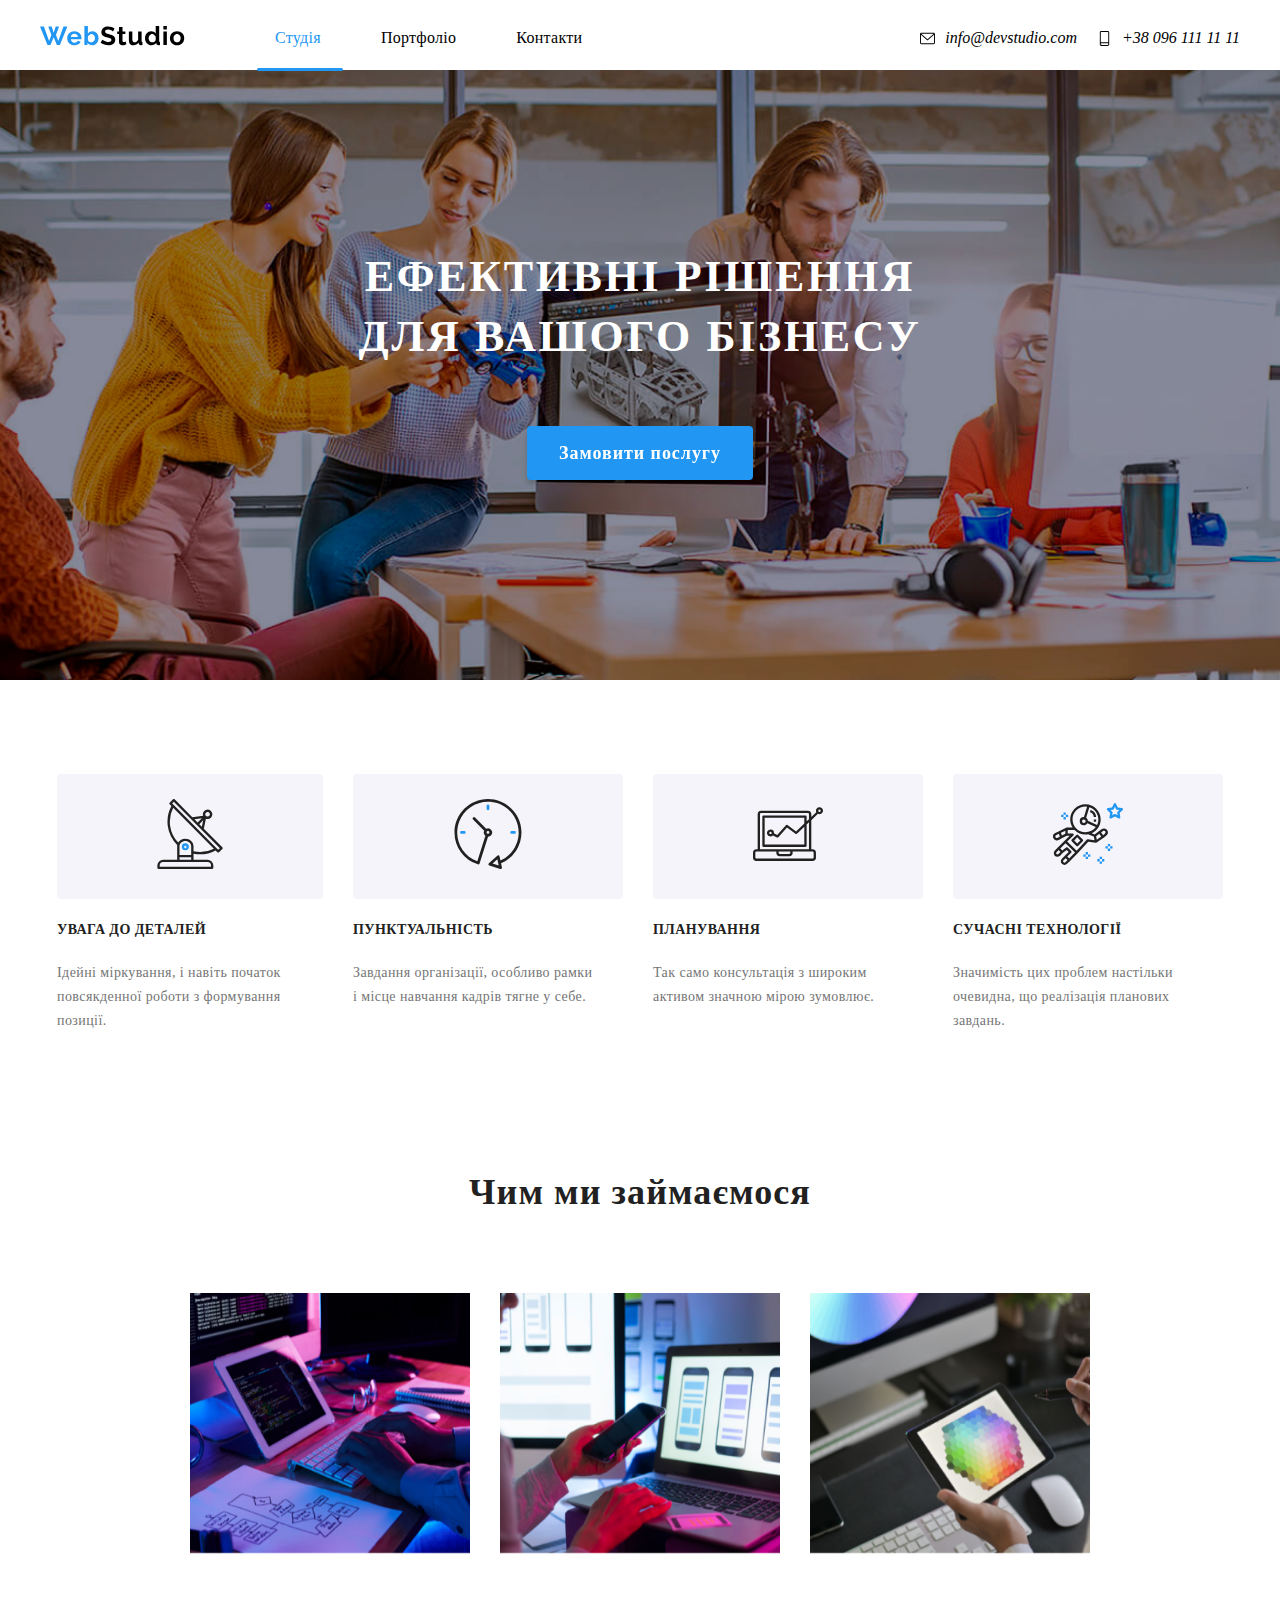
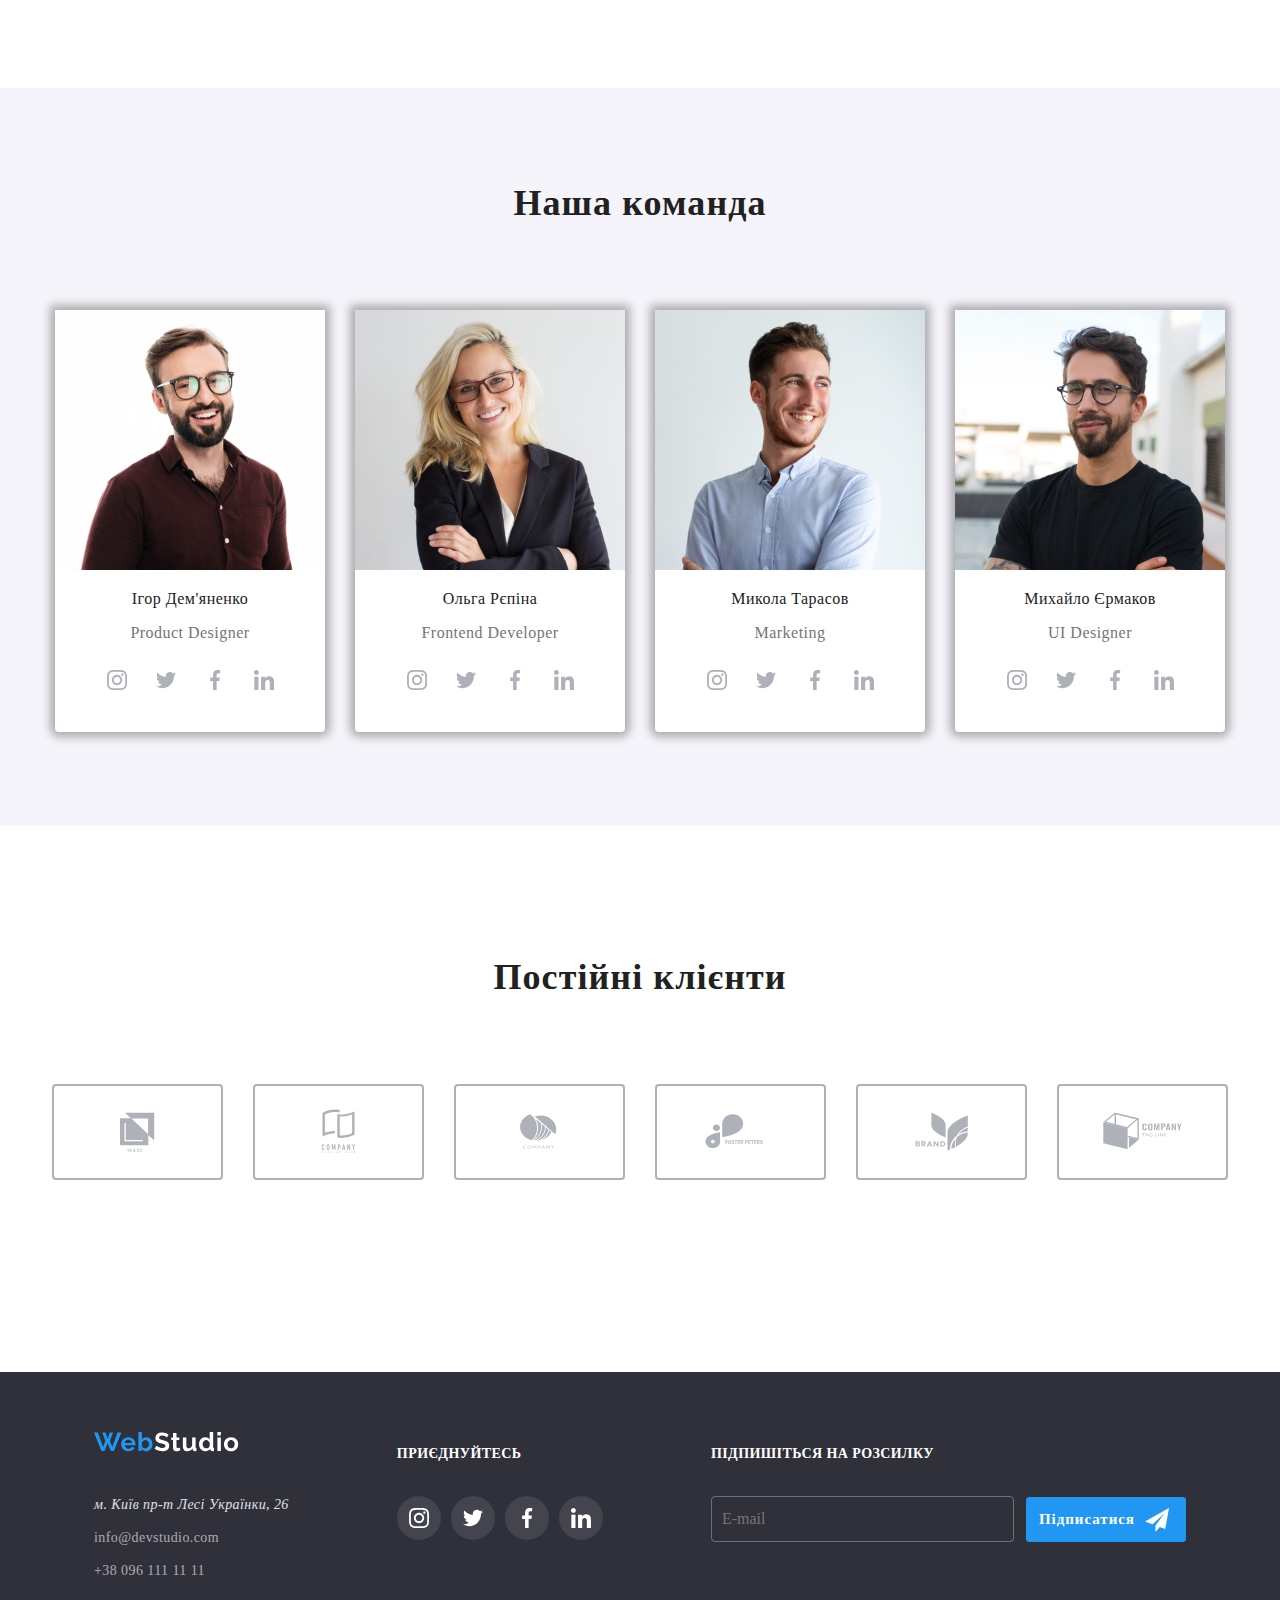
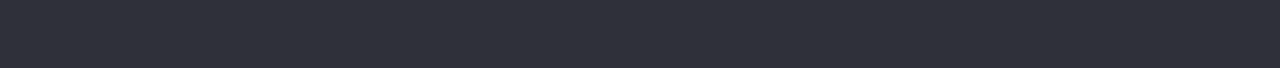
==== commit 6b71a35a: "mobile1" ====
--- a/index.html
+++ b/index.html
@@ -10,7 +10,7 @@
 </head>
 <body>
     <header class="header">
-        <div class="header__content container">
+        <div class="container header__content">
             <nav class="navigation">
                 <a href="#" class="logo">
                     <svg class="webs" width="145" height="20" viewBox="0 0 145 20" fill="none" xmlns="http://www.w3.org/2000/svg">
@@ -20,13 +20,13 @@
                 </a>
                 <ul class="navigation__list">
                     <li class="navigation__list-item">
-                        <a href="./index.html" class="navigation__list-item active">Студія</a>
+                        <a href="./index.html" class="navigation__list-link active">Студія</a>
                     </li>
                     <li class="navigation__list-item">
-                        <a href="./portfolio.html" class="navigation__list-item">Портфоліо</a>
+                        <a href="./portfolio.html" class="navigation__list-link">Портфоліо</a>
                     </li>
                     <li class="navigation__list-item">
-                        <a href="#contacts" class="navigation__list-item">Контакти</a>
+                        <a href="#contacts" class="navigation__list-link">Контакти</a>
                     </li>
                 </ul>
             </nav>
@@ -51,7 +51,7 @@
     </header>
     <main>
         <section class="overlay">
-            <div class="overlay__content container">
+            <div class="container overlay__content">
                 <h1 class="overlay__title">
                     Ефективні рішення <br>
                     для вашого бізнесу
@@ -75,15 +75,15 @@
                         <div class="search__contact">
                           <div class="search__contact-name">
                             <label class="contact__name" for="name">Ім'я</label>
-                            <input type="name" class="contact__name-term" name="name">
+                            <input type="name" class="contact__name-term" name="name" required>
                           </div>
                           <div class="search__contact-mobile">
                             <label class="contact__name" for="tel">Телефон</label> 
-                            <input type="tel" class="contact__mobile-term" name="phone">
+                            <input type="tel" class="contact__mobile-term" name="phone" required>
                           </div>
                           <div class="search__contact-email">
                             <label class="contact__name" for="emeil">Пошта</label>
-                            <input type="email" class="contact__email-term" name="emeil">
+                            <input type="email" class="contact__email-term" name="emeil" required>
                           </div>
                           <div class="search__contact-comment">
                             <label class="contact__name" for="text">Коментар</label>
@@ -93,7 +93,10 @@
                       </form>
                       <div class="contract">
                         <div class="contract__circs">
-                            <input type="checkbox" class="contract__circs-check">
+                            <label class="contract__circs-check">
+                                <input type="checkbox">
+                                <span class="checkmark"></span>
+                            </label>
                             <p class="contract__circs-text">
                                 Погоджуюся з розсилкою та приймаю
                             </p>
@@ -108,7 +111,7 @@
             </div>
         </section>
         <section class="information">
-            <div class="information__content container">
+            <div class="container information__content">
                 <div class="information__content-attention">
                     <div class="information__attention-photo">
                         <svg class="attention-to-detil" xmlns="http://www.w3.org/2000/svg" width="66" height="70" fill="none">
@@ -181,7 +184,7 @@
             </div>
         </section>
         <section class="occupation">
-            <div class="occupation__content container">
+            <div class="container occupation__content">
                 <h2 class="occupation__title">
                     Чим ми займаємося
                 </h2>
@@ -416,50 +419,59 @@
                 <div class="regular">
                     <div class="regular__photo">
                         <a href="#" class="regular__photo-link">
-                            <svg class="regular__photo-svg" xmlns="http://www.w3.org/2000/svg" width="41" height="47" fill="#AFB1B8">
-                                <path class="photo-reg" fill="inherit" fill-rule="evenodd" d="m6 0 7.008 6.634L0 6.626v32.188h34V26.507l7 6.627V0H6Zm27.692 25.728-19.87-18.81h19.87v18.81Zm-6.169 8.377H5.38V12.459h1.565V32.64h20.578v1.465ZM10.61 43.1l-.818 1.685-.818-1.685h-.686l1.194 2.246v1.309h.62v-1.309l1.191-2.246h-.683Zm1.028 3.555.288-.828h1.377l.29.828h.645l-1.345-3.555h-.555l-1.342 3.555h.642Zm.976-2.8.515 1.474h-1.03l.515-1.475Zm3.257 1.389a.807.807 0 0 0-.134.451c0 .3.105.543.315.73.211.186.493.279.845.279.351 0 .654-.096.908-.286l.2.237h.688l-.522-.618c.205-.28.307-.639.307-1.077h-.515c0 .24-.05.457-.148.652l-.687-.81.242-.176a1.34 1.34 0 0 0 .369-.371.785.785 0 0 0 .112-.41.732.732 0 0 0-.249-.564.895.895 0 0 0-.635-.23c-.286 0-.514.082-.683.244-.17.162-.254.381-.254.66 0 .114.027.231.08.354.056.122.153.27.29.444-.263.189-.44.352-.529.49Zm1.604.786a.905.905 0 0 1-.561.2.585.585 0 0 1-.425-.154.533.533 0 0 1-.159-.4c0-.19.098-.36.293-.508l.076-.054.776.916Zm-.637-1.575c-.168-.207-.252-.378-.252-.515 0-.119.035-.217.103-.295a.348.348 0 0 1 .276-.118.37.37 0 0 1 .266.1c.07.066.105.145.105.237a.44.44 0 0 1-.151.345l-.076.06-.271.186Zm5.786 1.931c.244-.213.384-.51.42-.888h-.615c-.033.254-.11.435-.232.544-.122.11-.305.164-.547.164-.265 0-.467-.101-.605-.303-.137-.202-.206-.495-.206-.88v-.314c.004-.38.077-.666.22-.862.145-.197.352-.295.62-.295.231 0 .406.057.525.17.12.113.195.297.225.552h.615c-.04-.389-.178-.69-.418-.903-.239-.213-.555-.32-.947-.32-.291 0-.548.07-.771.208a1.346 1.346 0 0 0-.51.59 2.082 2.082 0 0 0-.179.887v.332c.005.327.066.614.183.862.118.247.284.438.498.573.217.134.467.2.75.2.405 0 .73-.105.974-.317Zm3.63-.498c.12-.264.181-.57.181-.918v-.197a2.149 2.149 0 0 0-.186-.911 1.356 1.356 0 0 0-.52-.6c-.223-.14-.479-.21-.769-.21-.29 0-.546.07-.771.212-.223.14-.396.342-.52.608a2.174 2.174 0 0 0-.183.918v.2c.002.34.063.64.185.9.124.261.298.462.523.604.226.14.483.21.771.21.292 0 .549-.07.772-.21.224-.142.397-.344.517-.606Zm-.661-2.01c.15.21.224.513.224.907v.185c0 .4-.074.705-.222.913-.146.209-.356.313-.63.313a.738.738 0 0 1-.634-.32c-.152-.213-.227-.515-.227-.906v-.205c.003-.382.08-.678.229-.886a.731.731 0 0 1 .627-.315c.274 0 .485.105.633.315Z" clip-rule="evenodd"/>
-                            </svg>
-                        </a>
-                    </div>
-                    <div class="regular__photo-two">
-                        <a href="#" class="regular__photo-two-link">
-                            <svg class="regular__photo-svg-two" xmlns="http://www.w3.org/2000/svg" width="40" height="52" fill="#AFB1B8">
-                                <path class="photo-reg" fill="inherit" fill-rule="evenodd" d="M17.114 2.935h-.137c-.21-.013-.42-.018-.63-.023h-.455c-.397 0-.802.01-1.204.03a.625.625 0 0 0-.091 0A28.275 28.275 0 0 0 4.08 5.625l-.432.208v22.142l1.012-.344c.888-.305 1.834-.58 2.813-.834a34.328 34.328 0 0 1 8.095-1.075v2.909c-.362.002-.713.012-1.065.03h-.084a32.36 32.36 0 0 0-6.228.956 31.634 31.634 0 0 0-7.42 2.892V4.112A29.727 29.727 0 0 1 8.557.946 29.793 29.793 0 0 1 15.892 0h.427c.511.013 1.01.036 1.478.071a21.09 21.09 0 0 1 3.655.583v2.863a22.623 22.623 0 0 0-3.542-.534l-.072-.006c-.247-.021-.494-.042-.724-.042Zm5.039 2.926c.635.049 1.293.072 1.958.072a31.467 31.467 0 0 0 7.713-.99A31.777 31.777 0 0 0 39.24 2.05v27.89a29.815 29.815 0 0 1-7.786 3.166 29.943 29.943 0 0 1-7.337.944 22.405 22.405 0 0 1-5.565-.656V5.322c.43.1.873.191 1.323.267.739.125 1.518.216 2.277.272Zm14.194.217-1.012.34c-.93.313-1.87.593-2.813.842a34.263 34.263 0 0 1-8.406 1.078c-.66 0-1.267-.018-1.854-.056l-.807-.053V31.006l.693.06c.642.057 1.305.085 1.973.085a26.884 26.884 0 0 0 6.62-.857 27.764 27.764 0 0 0 5.173-1.86l.433-.208V6.078Z" clip-rule="evenodd"/>
-                                <path class="photo-reg" fill="inherit" d="M2.737 42.212a1.492 1.492 0 0 0-1.126-.455 1.673 1.673 0 0 0-.65.122 1.463 1.463 0 0 0-.832.842c-.08.2-.119.413-.116.628v3.794c-.01.267.042.533.149.778.09.195.219.368.38.509.151.127.329.22.52.27.185.051.376.078.567.078.211.002.42-.043.612-.132a1.599 1.599 0 0 0 .96-1.465v-.424h-.993v.338a.881.881 0 0 1-.058.338.608.608 0 0 1-.144.214.697.697 0 0 1-.415.145.503.503 0 0 1-.465-.204.899.899 0 0 1-.132-.508v-3.538c-.006-.196.036-.39.122-.567a.507.507 0 0 1 .485-.229.527.527 0 0 1 .443.214.806.806 0 0 1 .164.509v.328h.982v-.387a1.788 1.788 0 0 0-.121-.664 1.562 1.562 0 0 0-.332-.534ZM8.629 42.17a1.765 1.765 0 0 0-1.128-.418c-.202 0-.403.037-.592.107A1.559 1.559 0 0 0 6 42.7c-.1.231-.15.482-.145.735v3.638c-.006.256.043.51.145.745.09.196.22.37.384.509.152.14.33.25.524.32.19.07.39.106.592.107a1.714 1.714 0 0 0 1.128-.427c.158-.142.286-.315.374-.509.102-.234.151-.489.145-.745v-3.639a1.77 1.77 0 0 0-.145-.734 1.643 1.643 0 0 0-.374-.532Zm-.463 4.904a.654.654 0 0 1-.197.527.727.727 0 0 1-.934 0 .652.652 0 0 1-.197-.527v-3.639a.654.654 0 0 1 .197-.526.727.727 0 0 1 .934 0 .651.651 0 0 1 .197.526v3.64ZM16.367 48.7v-6.89h-.953l-1.253 3.647h-.017l-1.263-3.646h-.943v6.888h.984v-4.19h.018l.963 2.962h.491l.972-2.962h.017v4.19h.984ZM21.958 42.294c-.151-.17-.343-.3-.556-.377a2.184 2.184 0 0 0-.714-.107h-1.462v6.89h.982v-2.691h.505c.307.014.611-.051.886-.188a1.43 1.43 0 0 0 .539-.527c.113-.183.19-.387.225-.6a4.9 4.9 0 0 0 .053-.783c.01-.33-.023-.662-.096-.984a1.466 1.466 0 0 0-.362-.633Zm-.506 2.1a.867.867 0 0 1-.091.359.552.552 0 0 1-.253.241 1.006 1.006 0 0 1-.463.087h-.448v-2.342h.506a.942.942 0 0 1 .443.086.556.556 0 0 1 .23.254c.054.121.083.252.086.384v.458c0 .16.01.326 0 .473h-.01ZM26.608 41.81h-.805l-1.518 6.89h.982l.288-1.48h1.338l.289 1.48h.982l-1.556-6.89Zm-.906 4.471.483-2.497h.018l.48 2.497h-.981ZM32.95 45.96h-.018l-1.482-4.15h-.944v6.89h.982v-4.143h.02l1.5 4.142h.923v-6.888h-.981v4.15ZM38.948 41.81l-.79 2.74h-.02l-.79-2.74H36.31l1.348 3.978v2.911h.982v-2.911l1.348-3.977h-1.04ZM0 50.645h.473v1.327h.321v-1.328h.47v-.272H0v.273ZM3.977 50.372l-.62 1.6h.341l.132-.364h.637l.137.364h.35l-.636-1.6h-.341Zm-.05.967.217-.593.217.593h-.435ZM7.908 51.382h.37v.206a.613.613 0 0 1-.38.135.404.404 0 0 1-.34-.153.669.669 0 0 1-.118-.417c0-.356.154-.534.46-.534a.337.337 0 0 1 .362.255l.316-.062c-.068-.312-.293-.47-.678-.47a.804.804 0 0 0-.559.206.78.78 0 0 0-.23.615.873.873 0 0 0 .205.6.776.776 0 0 0 .607.235.96.96 0 0 0 .678-.255v-.63h-.693v.27ZM11.923 50.372h-.324v1.6h1.12V51.7h-.796v-1.328ZM15.318 50.372h-.324v1.6h.324v-1.6ZM18.637 51.44l-.656-1.068h-.313v1.6h.3v-1.045l.643 1.045h.322v-1.6h-.296v1.069ZM21.637 51.267h.797v-.272h-.797v-.35h.857v-.273h-1.181v1.6h1.214V51.7h-.89v-.433ZM28.912 51.003h-.63v-.63h-.32v1.599h.32v-.7h.63v.7h.322v-1.6h-.322v.631ZM31.93 51.267h.8v-.272h-.8v-.35h.86v-.273H31.61v1.6h1.212V51.7h-.89v-.433ZM36.023 51.268c.278-.044.42-.191.42-.445a.383.383 0 0 0-.157-.356.904.904 0 0 0-.468-.094h-.678v1.599h.322v-.669h.063a.431.431 0 0 1 .2.036c.047.029.086.069.114.117l.349.508h.384l-.195-.312a1.115 1.115 0 0 0-.354-.384Zm-.324-.222h-.237v-.401h.253a.84.84 0 0 1 .326.038.21.21 0 0 1-.015.325.913.913 0 0 1-.327.038ZM39.11 51.267h.796v-.272h-.796v-.35h.86v-.273h-1.184v1.6H40V51.7h-.89v-.433Z"/>
-                            </svg>
-                        </a>
-                    </div>
-                    <div class="regular__photo-three">
-                        <a href="#" class="regular__photo-three-link">
-                            <svg class="regular__photo-svg-three" xmlns="http://www.w3.org/2000/svg" width="45" height="42" fill="#AFB1B8">
-                                <path class="photo-reg" fill="inherit" d="M7.406 41.101c.016 0 .032.004.046.01a.122.122 0 0 1 .039.024l.218.208c-.17.169-.379.304-.614.396a2.39 2.39 0 0 1-.87.142c-.28.005-.558-.04-.817-.133a1.793 1.793 0 0 1-.616-.374 1.674 1.674 0 0 1-.398-.578 1.927 1.927 0 0 1-.14-.742 1.724 1.724 0 0 1 .573-1.322c.186-.163.409-.291.654-.377.269-.09.555-.135.843-.132a2.27 2.27 0 0 1 .782.12c.216.082.415.195.587.335l-.183.222a.178.178 0 0 1-.046.04.125.125 0 0 1-.074.017.178.178 0 0 1-.08-.023l-.097-.06-.137-.076a1.55 1.55 0 0 0-.43-.132 1.892 1.892 0 0 0-.325-.024 1.759 1.759 0 0 0-.605.1 1.39 1.39 0 0 0-.475.28c-.135.128-.24.28-.308.445a1.499 1.499 0 0 0-.111.587 1.53 1.53 0 0 0 .111.597c.067.164.17.314.303.443.125.12.28.215.453.275.178.064.369.096.561.095.112.001.223-.005.333-.019a1.316 1.316 0 0 0 .72-.306.171.171 0 0 1 .103-.038ZM13.704 40.054c.004.251-.046.5-.147.737a1.594 1.594 0 0 1-.41.572 1.888 1.888 0 0 1-.645.375 2.655 2.655 0 0 1-1.658 0 1.913 1.913 0 0 1-.64-.377 1.678 1.678 0 0 1-.415-.578 1.922 1.922 0 0 1 0-1.475c.093-.216.234-.413.415-.58.182-.159.4-.282.64-.363a2.61 2.61 0 0 1 1.658 0c.242.085.461.213.643.376.18.165.32.36.412.571.101.238.151.489.147.742Zm-.572 0a1.564 1.564 0 0 0-.104-.593 1.22 1.22 0 0 0-.752-.722 1.918 1.918 0 0 0-1.205 0 1.295 1.295 0 0 0-.461.28 1.191 1.191 0 0 0-.295.443 1.738 1.738 0 0 0 0 1.184 1.21 1.21 0 0 0 .756.72c.388.127.816.127 1.205 0 .175-.061.332-.156.46-.277.131-.129.23-.28.292-.443.073-.19.108-.391.104-.592ZM18.001 40.675l.058.132c.021-.047.04-.09.062-.132.021-.045.045-.088.071-.13l1.393-2.201c.028-.038.052-.062.08-.069a.373.373 0 0 1 .114-.012h.412v3.58h-.488V39.1a.974.974 0 0 1 0-.124L18.3 41.208a.203.203 0 0 1-.082.081.246.246 0 0 1-.12.03h-.079a.243.243 0 0 1-.12-.03.201.201 0 0 1-.081-.081l-1.443-2.246V41.835h-.471v-3.572h.411a.374.374 0 0 1 .115.012c.034.015.06.039.076.069l1.423 2.203c.028.04.052.083.071.128ZM23.244 40.497v1.34H22.7v-3.574h1.216c.23-.004.459.023.679.078.176.044.34.12.48.223a.92.92 0 0 1 .272.35c.065.146.096.302.093.458a.993.993 0 0 1-.395.815c-.14.107-.304.188-.483.236a2.3 2.3 0 0 1-.657.083l-.66-.01Zm0-.384h.66c.143.002.286-.017.423-.054a.924.924 0 0 0 .305-.154.686.686 0 0 0 .25-.538.604.604 0 0 0-.054-.291.688.688 0 0 0-.19-.244 1.172 1.172 0 0 0-.734-.192h-.66v1.473ZM30.573 41.842h-.43a.205.205 0 0 1-.12-.033.224.224 0 0 1-.072-.083l-.37-.864h-1.863l-.384.864a.196.196 0 0 1-.068.08.205.205 0 0 1-.123.036h-.43l1.635-3.58h.567l1.658 3.58Zm-2.7-1.329h1.539l-.65-1.457c-.049-.11-.09-.222-.122-.336l-.063.187a1.69 1.69 0 0 1-.06.152l-.643 1.454ZM32.929 38.28c.032.015.06.037.082.063l2.385 2.699v-2.779h.488v3.58h-.272a.265.265 0 0 1-.112-.022.298.298 0 0 1-.087-.066l-2.383-2.696a.974.974 0 0 1 0 .123v2.66h-.488v-3.58h.289c.033 0 .067.006.098.017ZM39.903 40.419v1.421h-.545V40.42l-1.508-2.156h.488a.196.196 0 0 1 .117.03c.03.024.055.051.074.081l.943 1.391a1.438 1.438 0 0 1 .166.317l.072-.154c.026-.056.057-.11.092-.163l.93-1.4a.379.379 0 0 1 .07-.076.183.183 0 0 1 .118-.035h.494l-1.51 2.165ZM17.731 32.256c.238.026.477.047.72.066 3.679-1.43 6.791-3.77 8.948-6.728 2.156-2.958 3.261-6.403 3.177-9.904l-4.054-3.522c.824 3.727.438 7.58-1.114 11.128-1.553 3.548-4.21 6.65-7.677 8.96Z"/>
-                                <path class="photo-reg" fill="inherit" d="m16.284 32.092.109.02c3.704-2.303 6.527-5.517 8.106-9.228 1.579-3.711 1.84-7.749.75-11.59l-5.775-5.017c2.335 4.124 3.276 8.74 2.71 13.31-.564 4.57-2.61 8.906-5.9 12.505ZM35.868 19.826c-.981 3.847-3.364 7.316-6.795 9.893a21.633 21.633 0 0 1-3.228 2.013c2.794-.713 5.361-1.974 7.505-3.686s3.807-3.829 4.86-6.187l-2.342-2.033Z"/>
-                                <path class="photo-reg" fill="inherit" d="m34.95 19.26-3.335-2.897c-.064 3.303-1.145 6.531-3.13 9.348-1.986 2.818-4.804 5.122-8.16 6.673h.016c.748 0 1.495-.04 2.238-.116 3.137-1.113 5.909-2.883 8.067-5.153 2.159-2.27 3.637-4.968 4.303-7.855ZM16.766 4.16 12.788.7C9.232 1.894 6.174 3.993 4.013 6.722 1.853 9.452.691 12.684.68 15.996c.013 3.66 1.431 7.212 4.03 10.093 2.597 2.88 6.227 4.927 10.314 5.814 3.649-3.862 5.785-8.634 6.098-13.623.313-4.99-1.213-9.935-4.356-14.12ZM44.14 18.727c-.014-4.342-2.006-8.503-5.54-11.574-3.535-3.07-8.324-4.801-13.322-4.814a21.18 21.18 0 0 0-6.753 1.093l24.355 21.16a14.35 14.35 0 0 0 1.26-5.865Z"/>
-                            </svg>
-                        </a>
-                    </div>
-                    <div class="regular__photo-four">
-                        <a href="#" class="regular__photo-four-link">
-                            <svg class="regular__photo-svg-four" xmlns="http://www.w3.org/2000/svg" width="85" height="42" fill="#AFB1B8">
-                                <path class="photo-reg" fill="inherit" d="M13.146 13.103h-.003c-2.398 0-4.342 1.727-4.342 3.859v.002c0 2.131 1.944 3.859 4.342 3.859h.003c2.398 0 4.342-1.728 4.342-3.859v-.002c0-2.132-1.944-3.86-4.342-3.86ZM45.195 11.87c-.007-2.96-1.333-5.798-3.688-7.891C39.153 1.886 35.96.707 32.63.7c-3.332.005-6.526 1.184-8.882 3.277-2.356 2.094-3.683 4.931-3.69 7.892v16.323s25.134-2.488 25.137-16.32v-.003ZM0 33.55c.006 2.06.93 4.033 2.568 5.49 1.638 1.456 3.859 2.277 6.176 2.283 2.317-.006 4.537-.827 6.176-2.283 1.638-1.456 2.562-3.429 2.568-5.488V22.194S0 23.927 0 33.55Zm8.744 2.034c-.453 0-.895-.119-1.272-.343a2.107 2.107 0 0 1-.843-.913 1.825 1.825 0 0 1-.13-1.175c.088-.395.306-.758.626-1.042a2.39 2.39 0 0 1 1.172-.557 2.558 2.558 0 0 1 1.323.115c.419.154.777.415 1.028.75.252.335.386.728.386 1.13.001.268-.057.534-.172.782a2.036 2.036 0 0 1-.496.662c-.212.19-.465.34-.744.443a2.54 2.54 0 0 1-.878.156v-.008ZM26.418 34.464H24.73v1.743h-.879V31.94h2.778v.712H24.73v1.102h1.688v.709Zm4.224-.293c0 .42-.074.788-.222 1.104-.149.317-.362.56-.64.733a1.755 1.755 0 0 1-.948.258c-.354 0-.67-.085-.947-.255a1.695 1.695 0 0 1-.644-.727 2.511 2.511 0 0 1-.232-1.09v-.21c0-.42.076-.79.226-1.108.152-.32.366-.566.642-.735.277-.172.593-.258.949-.258.355 0 .67.086.946.258.277.17.491.415.642.735.152.318.228.686.228 1.104v.19Zm-.89-.194c0-.447-.08-.787-.24-1.02a.783.783 0 0 0-.686-.348.782.782 0 0 0-.683.346c-.16.229-.241.564-.243 1.008v.208c0 .435.08.773.24 1.013.16.24.39.36.692.36a.775.775 0 0 0 .68-.345c.158-.232.238-.57.24-1.014v-.208Zm3.74 1.11a.447.447 0 0 0-.175-.38c-.117-.09-.328-.184-.633-.281a4.575 4.575 0 0 1-.723-.293c-.485-.262-.727-.615-.727-1.058 0-.23.064-.436.193-.615.131-.182.318-.323.56-.425.244-.101.518-.152.82-.152.305 0 .576.055.815.167.238.11.423.264.553.466.133.2.2.43.2.685h-.88c0-.195-.06-.347-.184-.454-.123-.11-.296-.164-.518-.164-.215 0-.382.046-.501.138a.426.426 0 0 0-.179.357c0 .139.07.255.208.349.14.093.347.181.618.263.5.15.864.337 1.093.56.228.222.343.5.343.832 0 .369-.14.66-.42.87-.279.209-.654.314-1.127.314-.328 0-.627-.06-.897-.18a1.438 1.438 0 0 1-.618-.494 1.27 1.27 0 0 1-.21-.727h.881c0 .47.281.706.844.706.209 0 .372-.042.49-.126a.418.418 0 0 0 .175-.357Zm4.691-2.434h-1.306v3.554h-.88v-3.554H34.71v-.712h3.474v.712Zm3.07 1.705h-1.687v1.143h1.98v.706h-2.859V31.94h2.854v.712h-1.975v1.017h1.688v.688Zm2.388.287h-.7v1.562h-.879V31.94h1.585c.504 0 .893.113 1.166.337.274.225.41.542.41.952 0 .291-.063.535-.19.73a1.282 1.282 0 0 1-.571.463l.922 1.743v.04h-.943l-.8-1.56Zm-.7-.712h.71c.22 0 .39-.055.512-.166a.607.607 0 0 0 .181-.466c0-.202-.057-.36-.172-.475-.114-.115-.288-.173-.525-.173h-.706v1.28Zm5.326.771v1.503h-.879V31.94h1.664c.32 0 .602.059.844.176.244.117.432.284.563.501.13.215.196.46.196.735 0 .418-.144.748-.43.99-.286.24-.681.361-1.187.361h-.77Zm0-.712h.785c.233 0 .41-.055.53-.164.124-.11.185-.266.185-.469a.704.704 0 0 0-.184-.507c-.123-.128-.293-.195-.51-.199h-.806v1.34Zm5.56.366H52.14v1.143h1.98v.706h-2.859V31.94h2.854v.712H52.14v1.017h1.688v.688Zm4.079-1.705h-1.307v3.554h-.879v-3.554h-1.289v-.712h3.475v.712Zm3.07 1.705H59.29v1.143h1.98v.706h-2.86V31.94h2.854v.712H59.29v1.017h1.687v.688Zm2.388.287h-.7v1.562h-.88V31.94h1.586c.504 0 .892.113 1.166.337.273.225.41.542.41.952 0 .291-.064.535-.19.73a1.283 1.283 0 0 1-.572.463l.923 1.743v.04h-.943l-.8-1.56Zm-.7-.712h.709c.22 0 .391-.055.512-.166a.607.607 0 0 0 .182-.466c0-.202-.057-.36-.173-.475-.113-.115-.288-.173-.524-.173h-.706v1.28Zm5.165 1.155a.447.447 0 0 0-.176-.381c-.117-.09-.328-.184-.633-.281a4.57 4.57 0 0 1-.723-.293c-.485-.262-.727-.615-.727-1.058 0-.23.065-.436.193-.615.131-.182.318-.323.56-.425.244-.101.518-.152.82-.152.305 0 .576.055.815.167.238.11.423.264.553.466.133.2.2.43.2.685h-.88c0-.195-.06-.347-.184-.454-.123-.11-.296-.164-.518-.164-.215 0-.382.046-.501.138a.426.426 0 0 0-.18.357c0 .139.07.255.209.349.14.093.347.181.618.263.5.15.864.337 1.093.56.228.222.343.5.343.832 0 .369-.14.66-.42.87-.279.209-.655.314-1.127.314-.328 0-.627-.06-.897-.18a1.438 1.438 0 0 1-.618-.494 1.27 1.27 0 0 1-.21-.727h.881c0 .47.281.706.844.706.209 0 .372-.042.489-.126a.418.418 0 0 0 .176-.357Z"/>
-                            </svg> 
-                        </a>
-                    </div>
-                    <div class="regular__photo-five">
-                        <a href="#" class="regular__photo-five-link">
-                            <svg class="regular__photo-svg-five" xmlns="http://www.w3.org/2000/svg" width="63" height="47" fill="#AFB1B8">
-                                <path class="photo-reg" fill="inherit" d="M4.757 38.735c.244.276.373.622.367.977a1.43 1.43 0 0 1-.131.676 1.559 1.559 0 0 1-.438.558 2.627 2.627 0 0 1-1.651.45H0v-6.19h2.844a2.593 2.593 0 0 1 1.576.41c.184.142.33.32.425.52.096.202.139.42.127.64.016.34-.1.677-.33.946-.221.246-.526.416-.866.484.385.064.733.252.98.53Zm-3.406-.934h1.216c.276.018.55-.055.773-.206a.737.737 0 0 0 .207-.275.679.679 0 0 0 .054-.33.702.702 0 0 0-.055-.329.76.76 0 0 0-.203-.276 1.255 1.255 0 0 0-.796-.209H1.35v1.625Zm2.108 2.374a.776.776 0 0 0 .224-.284.71.71 0 0 0 .063-.345.722.722 0 0 0-.066-.35.788.788 0 0 0-.228-.285 1.338 1.338 0 0 0-.826-.224H1.351v1.703h1.292c.29.015.578-.06.816-.215ZM10.57 41.397l-1.581-2.42h-.595v2.42H7.033v-6.191H9.61a2.699 2.699 0 0 1 1.793.526c.36.336.578.779.613 1.248a1.86 1.86 0 0 1-.421 1.314 2.148 2.148 0 0 1-1.229.629l1.685 2.474h-1.48Zm-2.176-3.264h1.113c.773 0 1.16-.312 1.16-.937a.852.852 0 0 0-.063-.375.917.917 0 0 0-.221-.321 1.282 1.282 0 0 0-.876-.251H8.381l.013 1.884ZM18.01 40.15h-2.712l-.479 1.247h-1.427l2.49-6.122h1.543l2.481 6.122H18.48l-.469-1.246Zm-.363-.937-.991-2.613-.991 2.613h1.982ZM27.322 41.397h-1.35l-3.03-4.21v4.21h-1.348v-6.192h1.348l3.03 4.235v-4.235h1.35v6.192ZM35.033 39.915c-.28.467-.705.848-1.223 1.092a4.288 4.288 0 0 1-1.9.39h-2.404v-6.191h2.405a4.376 4.376 0 0 1 1.9.38c.517.24.943.616 1.222 1.08.278.504.423 1.06.423 1.625 0 .564-.145 1.12-.423 1.624Zm-1.546-.148a2.16 2.16 0 0 0 .597-1.478c0-.542-.212-1.066-.597-1.477a2.488 2.488 0 0 0-1.692-.527h-.938v4.008h.938a2.49 2.49 0 0 0 1.692-.526ZM18.856.767s17.438 6.028 17.069 14.751v14.754s-17.426-6.03-17.063-14.754L18.856.767ZM51.46 26.818c3.294-2.075 7.103-3.36 11.08-3.738v-4.62c-4.582 1.618-8.47 4.55-11.08 8.358Z"/>
-                                <path class="photo-reg" fill="inherit" d="M49.482 28.21c2.695-4.97 7.368-8.805 13.058-10.717V4.185s-24.835 8.587-24.31 21.009V46.2s1.107-.384 2.848-1.104c0-.671 0-1.349.08-2.03.513-5.766 3.507-11.11 8.324-14.857Z"/>
-                                <path fill="inherit" d="M47.12 36.013c.13-1.457.421-2.898.869-4.301-3 3.235-4.816 7.25-5.193 11.479-.037.399-.057.798-.066 1.21a74.756 74.756 0 0 0 4.776-2.305c-.44-2.001-.57-4.049-.386-6.083ZM48.108 36.089a19.051 19.051 0 0 0 .307 5.508c6.785-3.718 14.41-9.462 14.115-16.403v-.605c-4.848.497-9.383 2.437-12.91 5.523a19.259 19.259 0 0 0-1.512 5.977Z"/>
-                            </svg>
-                        </a>
-                    </div>
-                    <div class="regular__photo-six">
-                        <a href="#" class="regular__photo-six-link">
-                            <svg class="regular__photo-svg-six" xmlns="http://www.w3.org/2000/svg" width="106" height="60" fill="#AFB1B8">
-                                <path class="photo-reg" fill="inherit" d="M53.425 27.408a2.947 2.947 0 0 1-.605-1.988v-2.884c0-.883.2-1.555.602-2.015.4-.46 1.089-.688 2.065-.686.917 0 1.569.196 1.953.587.42.499.625 1.109.578 1.724v.678h-1.64v-.687c.005-.224-.01-.449-.048-.671a.65.65 0 0 0-.235-.399.95.95 0 0 0-.594-.155 1.005 1.005 0 0 0-.625.164.768.768 0 0 0-.272.44 3.332 3.332 0 0 0-.065.713v3.499c-.026.337.047.675.21.982a.77.77 0 0 0 .328.238.9.9 0 0 0 .424.055.893.893 0 0 0 .58-.158.704.704 0 0 0 .245-.425c.038-.232.056-.467.051-.701v-.71h1.641v.648a2.64 2.64 0 0 1-.567 1.813c-.377.428-1.02.642-1.964.642s-1.658-.229-2.062-.704ZM60.257 27.438c-.415-.45-.622-1.103-.622-1.968v-3.033c0-.857.207-1.505.622-1.945.414-.44 1.107-.659 2.079-.657.965 0 1.654.22 2.069.657.414.44.625 1.088.625 1.945v3.032c0 .857-.21 1.514-.632 1.966-.421.451-1.107.677-2.062.677-.955 0-1.661-.229-2.08-.674Zm2.843-.728c.149-.28.216-.589.197-.897v-3.714a1.65 1.65 0 0 0-.193-.88.776.776 0 0 0-.335-.241.907.907 0 0 0-.433-.052.918.918 0 0 0-.434.052.786.786 0 0 0-.337.241c-.15.275-.217.578-.197.88v3.731c-.02.309.047.617.197.898.095.094.214.17.346.222a1.158 1.158 0 0 0 .843 0c.133-.052.25-.128.346-.222v-.018ZM67.004 19.924h1.766l1.328 5.595 1.36-5.595h1.718L73.35 28h-1.271l-.136-5.613L70.632 28h-1.02l-1.358-5.634L68.128 28h-1.284l.16-8.076ZM75.33 19.924h2.752c1.585 0 2.378.764 2.378 2.293 0 1.464-.835 2.196-2.504 2.194h-.937V28H75.32l.01-8.077Zm2.351 3.451c.168.019.338.006.5-.039.16-.044.31-.117.434-.216.195-.273.281-.593.245-.912a2.525 2.525 0 0 0-.082-.733.594.594 0 0 0-.125-.222.703.703 0 0 0-.214-.162 1.759 1.759 0 0 0-.758-.13h-.659v2.414h.66ZM82.91 19.924h1.824L86.606 28h-1.584l-.37-1.862h-1.627L82.645 28h-1.607l1.871-8.076Zm1.559 5.279-.636-3.39-.635 3.39h1.27ZM88.117 19.924h1.19l2.275 4.607v-4.607h1.41V28h-1.131l-2.29-4.81V28h-1.457l.003-8.076ZM96.294 24.92l-1.892-4.985h1.594l1.155 3.203 1.083-3.203h1.56l-1.869 4.986V28h-1.63v-3.08ZM56.048 31.532v.422h-1.386v3.282h-.581v-3.282h-1.393v-.422h3.36ZM60.393 35.236h-.449a.2.2 0 0 1-.126-.035.194.194 0 0 1-.074-.085l-.401-.88H57.42l-.4.88a.243.243 0 0 1-.062.1.208.208 0 0 1-.126.035h-.448l1.699-3.704h.59l1.72 3.69Zm-2.813-1.375h1.603l-.68-1.508a2.699 2.699 0 0 1-.125-.349c-.024.07-.044.138-.064.197l-.062.155-.672 1.505ZM63.321 34.872c.107.005.213.005.32 0 .091-.008.182-.023.271-.044.083-.017.165-.04.245-.067.075-.027.15-.059.227-.091v-.833h-.679a.137.137 0 0 1-.092-.03.086.086 0 0 1-.026-.03.074.074 0 0 1-.008-.037v-.284h1.318v1.42a2.578 2.578 0 0 1-.716.301c-.14.036-.281.061-.425.077-.165.016-.33.023-.496.023a2.59 2.59 0 0 1-.856-.138 2.09 2.09 0 0 1-.68-.387 1.79 1.79 0 0 1-.438-.587 1.851 1.851 0 0 1-.156-.768 1.92 1.92 0 0 1 .153-.774c.097-.22.247-.42.438-.587.194-.167.425-.297.68-.384.29-.095.6-.142.91-.138.158 0 .316.01.472.032.138.02.274.051.404.094.12.038.233.088.34.147.104.058.203.122.296.193l-.163.229a.142.142 0 0 1-.055.05.17.17 0 0 1-.078.02.222.222 0 0 1-.105-.029 2.113 2.113 0 0 1-.167-.088 1.504 1.504 0 0 0-.227-.1 2.127 2.127 0 0 0-.313-.082 2.614 2.614 0 0 0-.431-.032 2.009 2.009 0 0 0-.656.103c-.189.065-.36.165-.5.293a1.29 1.29 0 0 0-.315.46 1.732 1.732 0 0 0 0 1.235c.074.175.19.333.34.467.139.127.308.227.495.293.216.064.445.089.673.073ZM68.736 34.814h1.855v.422H68.17v-3.704h.58l-.013 3.282ZM72.52 35.236h-.58v-3.704h.58v3.704ZM74.681 31.55a.28.28 0 0 1 .089.067l2.483 2.792a.881.881 0 0 1 0-.132V31.517h.506v3.72h-.292a.275.275 0 0 1-.126-.021.328.328 0 0 1-.091-.07l-2.48-2.79v2.88h-.486v-3.704h.302c.033 0 .066.006.095.017ZM82.036 31.532v.407h-2.058v1.223h1.668v.393h-1.668v1.264h2.058v.408H79.38v-3.695h2.656ZM21.162 8.656l25.795 6.323v22.158l-25.795-6.32V8.655Zm-1.655-1.89v25.127l29.1 7.136V13.905l-29.1-7.138Z"/>
-                                <path fill="inherit" d="M35.104 50.692 6 43.55V18.427l29.104 7.139v25.126Z"/>
-                                <path class="photo-reg" fill="inherit" d="m19.99 8.371 25.458 6.244-10.827 9.35L9.16 17.718 19.99 8.37Zm-.483-1.604L6 18.427l29.104 7.14 13.504-11.662-29.1-7.138ZM36.741 49.279 48.608 39.03 36.74 36.12v13.16Z"/>
+                            <svg class="regular__photo-svg" version="1.1" xmlns="http://www.w3.org/2000/svg" width="1809" height="1024" viewBox="0 0 1809 1024">
+                                <g id="icomoon-ignore"></g>
+                                <path  d="M648.533 119.467l119.603 113.22-222.003-0.137v549.342h580.267v-210.039l119.467 113.101v-565.487h-597.333zM1121.143 558.558l-339.115-321.024h339.115v321.024zM1015.859 701.525h-377.907v-369.425h26.709v344.422h351.198v25.003zM727.211 855.040l-13.961 28.757-13.961-28.757h-11.708l20.378 38.332v22.34h10.581v-22.34l20.326-38.332h-11.657zM744.755 915.712l4.915-14.131h23.501l4.949 14.131h11.008l-22.955-60.672h-9.472l-22.903 60.672h10.957zM761.412 867.925l8.789 25.156h-17.579l8.789-25.173zM816.998 891.631c-1.433 2.138-2.287 4.77-2.287 7.601 0 0.034 0 0.068 0 0.101v-0.005c0 5.12 1.792 9.267 5.376 12.459 3.601 3.174 8.414 4.762 14.404 4.762 6.007 0 11.179-1.638 15.514-4.881l3.413 4.045h11.742l-8.909-10.547c3.499-4.779 5.239-10.906 5.239-18.381h-8.789c0 4.096-0.853 7.799-2.543 11.127l-11.708-13.824 4.13-3.004c2.511-1.702 4.607-3.809 6.246-6.25l0.052-0.082c1.201-1.968 1.912-4.35 1.912-6.897 0-0.035 0-0.070 0-0.105v0.005c0.001-0.070 0.002-0.153 0.002-0.236 0-3.735-1.639-7.088-4.238-9.377l-0.014-0.012c-2.697-2.442-6.292-3.937-10.236-3.937-0.211 0-0.422 0.004-0.631 0.013l0.030-0.001c-4.881 0-8.772 1.399-11.657 4.164-2.901 2.765-4.335 6.502-4.335 11.264 0 1.946 0.461 3.942 1.365 6.042 0.956 2.082 2.611 4.608 4.949 7.578-4.489 3.226-7.509 6.007-9.028 8.363zM844.373 905.045c-2.596 2.104-5.933 3.386-9.568 3.413h-0.006c-0.146 0.008-0.317 0.012-0.489 0.012-2.613 0-4.991-1.004-6.771-2.646l0.007 0.006c-1.679-1.651-2.72-3.948-2.72-6.487 0-0.119 0.002-0.238 0.007-0.356l-0.001 0.017c0-3.243 1.673-6.144 5.001-8.67l1.297-0.922 13.244 15.633zM833.502 878.165c-2.867-3.533-4.301-6.451-4.301-8.789 0-2.031 0.597-3.703 1.758-5.035 1.094-1.241 2.687-2.019 4.462-2.019 0.087 0 0.174 0.002 0.261 0.006h-0.012c0.065-0.002 0.141-0.004 0.218-0.004 1.673 0 3.195 0.651 4.325 1.713l-0.003-0.003c1.195 1.126 1.792 2.475 1.792 4.045 0.002 0.066 0.003 0.144 0.003 0.223 0 2.257-0.996 4.281-2.572 5.658l-0.009 0.008-1.297 1.024-4.625 3.174zM932.25 911.121c4.164-3.635 6.554-8.704 7.168-15.155h-10.496c-0.563 4.335-1.877 7.424-3.959 9.284-2.082 1.877-5.205 2.799-9.335 2.799-4.523 0-7.97-1.724-10.325-5.171-2.338-3.447-3.516-8.448-3.516-15.019v-5.359c0.068-6.485 1.314-11.366 3.755-14.711 2.475-3.362 6.007-5.035 10.581-5.035 3.942 0 6.929 0.973 8.96 2.901 2.048 1.929 3.328 5.069 3.84 9.421h10.496c-0.683-6.639-3.038-11.776-7.117-15.411-4.096-3.635-9.472-5.461-16.179-5.461-4.966 0-9.353 1.195-13.158 3.55-3.814 2.439-6.802 5.867-8.645 9.925l-0.059 0.144c-1.934 4.244-3.062 9.206-3.062 14.43 0 0.249 0.003 0.497 0.008 0.745l-0.001-0.037v5.666c0.085 5.581 1.126 10.479 3.123 14.711 2.014 4.215 4.847 7.475 8.499 9.779 3.703 2.287 7.97 3.413 12.8 3.413 6.912 0 12.459-1.792 16.623-5.41zM994.202 902.622c2.048-4.506 3.089-9.728 3.089-15.667v-3.362c0.004-0.193 0.006-0.42 0.006-0.648 0-5.395-1.165-10.518-3.257-15.13l0.094 0.23c-1.928-4.283-4.979-7.773-8.78-10.184l-0.094-0.056c-3.823-2.389-8.192-3.584-13.141-3.584s-9.318 1.195-13.158 3.618c-3.806 2.389-6.758 5.837-8.875 10.377-1.978 4.391-3.131 9.52-3.131 14.917 0 0.264 0.003 0.527 0.008 0.789l-0.001-0.039v3.413c0.034 5.803 1.075 10.923 3.157 15.36 2.116 4.454 5.086 7.885 8.926 10.308 3.857 2.389 8.243 3.584 13.158 3.584 4.983 0 9.37-1.195 13.175-3.584 3.823-2.423 6.775-5.871 8.823-10.342zM982.921 868.318c2.56 3.584 3.823 8.755 3.823 15.479v3.157c0 6.827-1.263 12.032-3.789 15.582-2.492 3.567-6.076 5.342-10.752 5.342-0.13 0.005-0.282 0.008-0.435 0.008-4.293 0-8.084-2.148-10.358-5.427l-0.027-0.042c-2.594-3.635-3.874-8.789-3.874-15.462v-3.499c0.051-6.519 1.365-11.571 3.908-15.121 2.282-3.271 6.026-5.384 10.264-5.384 0.154 0 0.307 0.003 0.459 0.008l-0.022-0.001c4.676 0 8.277 1.792 10.803 5.376z"></path>
+                            </svg>
+                        </a>
+                    </div>
+                    <div class="regular__photo">
+                        <a href="#" class="regular__photo-link">
+                            <svg class="regular__photo-svg" version="1.1" xmlns="http://www.w3.org/2000/svg" width="1809" height="1024" viewBox="0 0 1809 1024">
+                                <g id="icomoon-ignore"></g>
+                                <path d="M855.279 101.291h-2.338c-3.584-0.222-7.168-0.307-10.752-0.393h-7.765c-6.775 0-13.687 0.171-20.548 0.512-0.232-0.018-0.503-0.028-0.777-0.028s-0.544 0.010-0.812 0.030l0.036-0.002c-65.896 3.84-127.071 20.323-182.372 47.046l2.882-1.256-7.373 3.55v377.89l17.271-5.871c15.155-5.205 31.3-9.899 48.009-14.234 41.279-11.042 88.793-17.695 137.757-18.343l0.398-0.004v49.647c-6.178 0.034-12.169 0.205-18.176 0.512h-1.434c-38.795 2.179-75.143 8.002-110.136 17.172l3.845-0.856c-48.096 12.229-90.243 29.134-129.415 50.765l2.781-1.408v-484.642c38.249-22.737 82.492-41.265 129.348-53.269l3.516-0.764c37.525-10.091 80.638-15.971 125.096-16.145h7.392c8.721 0.222 17.237 0.614 25.225 1.212 21.043 1.485 41.916 4.813 62.379 9.95v48.862c-17.411-4.267-38.058-7.503-59.177-9.040l-1.257-0.073-1.246-0.102c-4.215-0.358-8.431-0.717-12.356-0.717zM941.278 151.228c10.837 0.836 22.067 1.229 33.417 1.229 46.849-0.183 92.179-6.335 135.379-17.736l-3.744 0.84c48.080-12.271 90.199-29.179 129.362-50.788l-2.796 1.414v475.989c-38.254 22.718-82.501 41.244-129.355 53.266l-3.526 0.767c-37.527 10.056-80.646 15.922-125.104 16.111h-0.114c-0.914 0.008-1.994 0.012-3.075 0.012-32.632 0-64.308-4.088-94.547-11.778l2.645 0.57v-479.095c7.339 1.707 14.899 3.26 22.579 4.557 12.612 2.133 25.907 3.686 38.861 4.642zM1183.522 154.931l-17.271 5.803c-15.872 5.342-31.915 10.121-48.009 14.37-43.004 11.51-92.409 18.211-143.349 18.398h-0.113c-11.264 0-21.623-0.307-31.642-0.956l-13.773-0.905v388.727l11.827 1.024c10.957 0.973 22.272 1.451 33.673 1.451 40.224-0.177 79.125-5.503 116.184-15.35l-3.203 0.724c33.872-8.604 63.259-19.466 91.123-32.978l-2.821 1.234 7.373-3.55v-377.993z"></path>
+                                <path d="M609.911 771.618c-4.635-4.8-11.127-7.781-18.316-7.781-0.317 0-0.633 0.006-0.947 0.017l0.045-0.001c-0.115-0.002-0.251-0.003-0.387-0.003-3.859 0-7.539 0.766-10.896 2.154l0.189-0.069c-6.56 2.632-11.643 7.771-14.141 14.2l-0.058 0.17c-1.365 3.413-2.031 7.049-1.98 10.718v64.751c-0.171 4.557 0.717 9.097 2.543 13.278 1.536 3.328 3.738 6.281 6.485 8.687 2.577 2.167 5.615 3.755 8.875 4.608 3.157 0.87 6.417 1.331 9.677 1.331 3.601 0.034 7.168-0.734 10.445-2.253 9.718-4.319 16.374-13.882 16.384-25.001v-7.237h-16.947v5.769c0.003 0.117 0.005 0.255 0.005 0.393 0 1.933-0.365 3.781-1.030 5.478l0.035-0.102c-0.578 1.43-1.412 2.648-2.454 3.649l-0.003 0.003c-1.94 1.508-4.399 2.432-7.073 2.475h-0.010c-0.297 0.037-0.642 0.057-0.991 0.057-2.845 0-5.366-1.384-6.928-3.515l-0.017-0.024c-1.423-2.282-2.267-5.053-2.267-8.021 0-0.228 0.005-0.455 0.015-0.681l-0.001 0.032v-60.382c-0.102-3.345 0.614-6.656 2.082-9.677 1.564-2.401 4.236-3.967 7.274-3.967 0.354 0 0.702 0.021 1.045 0.062l-0.041-0.004c0.096-0.004 0.208-0.006 0.32-0.006 2.959 0 5.584 1.429 7.223 3.634l0.017 0.024c1.75 2.283 2.804 5.18 2.804 8.323 0 0.128-0.002 0.255-0.005 0.383v-0.019 5.598h16.759v-6.605c0.001-0.085 0.001-0.186 0.001-0.288 0-3.973-0.759-7.769-2.139-11.251l0.072 0.207c-1.327-3.539-3.251-6.573-5.677-9.125l0.011 0.011zM710.468 770.901c-5.16-4.391-11.886-7.080-19.24-7.134h-0.012c-3.447 0-6.878 0.631-10.103 1.826-6.983 2.507-12.497 7.643-15.446 14.185l-0.068 0.168c-1.707 3.942-2.56 8.226-2.475 12.544v62.089c-0.119 4.369 0.734 8.704 2.475 12.715 1.536 3.345 3.755 6.315 6.554 8.687 2.594 2.389 5.632 4.267 8.943 5.461 3.243 1.195 6.656 1.809 10.103 1.826 7.395-0.018 14.143-2.777 19.283-7.315l-0.032 0.027c2.697-2.423 4.864-5.376 6.383-8.687 1.741-3.994 2.577-8.346 2.475-12.715v-62.106c0.003-0.161 0.005-0.351 0.005-0.541 0-4.333-0.912-8.454-2.556-12.179l0.076 0.193c-1.578-3.546-3.73-6.561-6.371-9.068l-0.012-0.012zM702.566 854.596c0.026 0.286 0.041 0.619 0.041 0.956 0 3.153-1.303 6.001-3.4 8.036l-0.003 0.003c-2.14 1.803-4.927 2.898-7.97 2.898s-5.83-1.096-7.989-2.914l0.019 0.015c-2.101-2.022-3.407-4.858-3.407-7.999 0-0.35 0.016-0.697 0.048-1.039l-0.003 0.044v-62.106c-0.026-0.288-0.041-0.622-0.041-0.96 0-3.146 1.304-5.988 3.4-8.014l0.003-0.003c2.139-1.806 4.926-2.904 7.97-2.904s5.832 1.098 7.989 2.919l-0.018-0.015c2.1 2.027 3.404 4.866 3.404 8.011 0 0.34-0.015 0.677-0.045 1.009l0.003-0.043v62.123zM842.53 882.347v-117.589h-16.265l-21.385 62.242h-0.29l-21.555-62.225h-16.094v117.555h16.794v-71.509h0.307l16.435 50.551h8.38l16.572-50.551h0.307v71.509h16.794zM937.95 773.018c-2.577-2.901-5.854-5.12-9.489-6.434-3.446-1.161-7.415-1.832-11.541-1.832-0.227 0-0.453 0.002-0.679 0.006h-24.917v117.589h16.759v-45.926h8.619c5.239 0.239 10.428-0.87 15.121-3.209 3.843-2.164 6.957-5.213 9.137-8.882l0.062-0.112c1.929-3.123 3.243-6.605 3.84-10.24 0.58-3.7 0.911-7.967 0.911-12.311 0-0.37-0.002-0.739-0.007-1.108l0.001 0.056c0.171-5.632-0.393-11.298-1.638-16.794-1.186-4.232-3.327-7.87-6.184-10.809l0.006 0.006zM929.314 808.858c-0.076 2.246-0.642 4.343-1.592 6.211l0.039-0.084c-0.971 1.805-2.457 3.225-4.261 4.089l-0.057 0.024c-2.067 0.952-4.486 1.507-7.033 1.507-0.305 0-0.609-0.008-0.911-0.024l0.042 0.002h-7.646v-39.97h8.636c0.241-0.013 0.522-0.020 0.806-0.020 2.451 0 4.774 0.549 6.853 1.529l-0.098-0.042c1.729 1.007 3.083 2.493 3.901 4.276l0.024 0.059c0.922 2.065 1.417 4.301 1.468 6.554v7.817c0 2.731 0.171 5.564 0 8.073h-0.171zM1017.31 764.757h-13.739l-25.907 117.589h16.759l4.915-25.259h22.852l4.915 25.259h16.742l-26.539-117.589zM1001.847 841.062l8.243-42.615h0.307l8.192 42.615h-16.742zM1125.547 835.584h-0.307l-25.293-70.827h-16.111v117.589h16.742v-70.707h0.341l25.6 70.69h15.77v-117.555h-16.742v70.827zM1227.913 764.757l-13.483 46.763h-0.341l-13.483-46.763h-17.715l23.006 67.891v49.681h16.759v-49.681l23.006-67.874h-17.749zM563.2 915.541h8.073v22.647h5.478v-22.665h8.021v-4.642h-21.572v4.659zM631.074 910.882l-10.581 27.307h5.82l2.253-6.212h10.889l2.321 6.212h5.973l-10.854-27.307h-5.82zM630.221 927.386l3.703-10.121 3.703 10.121h-7.424zM698.163 928.119h6.315v3.516c-1.76 1.422-4.020 2.288-6.482 2.304h-0.003c-0.117 0.007-0.254 0.011-0.391 0.011-2.188 0-4.138-1.019-5.401-2.608l-0.011-0.014c-1.271-1.817-2.030-4.072-2.030-6.505 0-0.215 0.006-0.429 0.018-0.642l-0.001 0.030c0-6.076 2.628-9.114 7.851-9.114 0.178-0.019 0.383-0.031 0.592-0.031 2.69 0 4.949 1.847 5.578 4.343l0.008 0.040 5.393-1.058c-1.161-5.325-5.001-8.021-11.571-8.021-0.108-0.003-0.235-0.005-0.363-0.005-3.534 0-6.757 1.336-9.189 3.531l0.012-0.011c-2.448 2.415-3.964 5.77-3.964 9.478 0 0.358 0.014 0.713 0.042 1.064l-0.003-0.046c-0.009 0.19-0.014 0.413-0.014 0.638 0 3.67 1.328 7.029 3.53 9.624l-0.018-0.021c2.411 2.491 5.785 4.037 9.52 4.037 0.295 0 0.588-0.010 0.879-0.029l-0.039 0.002c0.132 0.004 0.288 0.006 0.444 0.006 4.301 0 8.215-1.657 11.138-4.368l-0.011 0.010v-10.752h-11.827v4.608zM766.686 910.882h-5.53v27.307h19.115v-4.642h-13.585v-22.665zM824.627 910.882h-5.53v27.307h5.53v-27.307zM881.254 929.109l-11.179-18.227h-5.342v27.307h5.12v-17.835l10.974 17.835h5.495v-27.307h-5.069v18.244zM932.471 926.157h13.602v-4.642h-13.602v-5.973h14.626v-4.659h-20.156v27.307h20.719v-4.642h-15.189v-7.39zM1056.631 921.651h-10.752v-10.752h-5.461v27.29h5.461v-11.947h10.752v11.947h5.495v-27.307h-5.495v10.769zM1108.139 926.157h13.653v-4.642h-13.653v-5.973h14.677v-4.659h-20.139v27.307h20.685v-4.642h-15.189v-7.39zM1177.993 926.174c4.762-0.751 7.168-3.26 7.168-7.595 0.029-0.23 0.045-0.496 0.045-0.766 0-2.179-1.066-4.109-2.705-5.297l-0.019-0.013c-2.016-1.035-4.399-1.641-6.924-1.641-0.374 0-0.745 0.013-1.113 0.040l0.049-0.003h-11.571v27.29h5.495v-11.418h1.075c0.132-0.008 0.285-0.013 0.44-0.013 1.076 0 2.098 0.231 3.019 0.646l-0.046-0.019c0.802 0.495 1.468 1.178 1.946 1.997l5.956 8.67h6.554l-3.328-5.325c-1.503-2.665-3.538-4.863-5.974-6.511l-0.067-0.043zM1172.463 922.385h-4.045v-6.844h4.318c0.346-0.030 0.748-0.047 1.154-0.047 1.576 0 3.093 0.254 4.511 0.724l-0.101-0.029c0.733 0.659 1.192 1.61 1.192 2.669 0 1.175-0.565 2.217-1.439 2.871l-0.009 0.007c-1.364 0.433-2.933 0.682-4.56 0.682-0.359 0-0.716-0.012-1.069-0.036l0.048 0.003zM1230.677 926.157h13.585v-4.642h-13.585v-5.973h14.677v-4.659h-20.207v27.307h20.719v-4.642h-15.189v-7.39z"></path>
+                            </svg>
+                        </a>
+                    </div>
+                    <div class="regular__photo"> 
+                        <a href="#" class="regular__photo-link">
+                            <svg class="regular__photo-svg" version="1.1" xmlns="http://www.w3.org/2000/svg" width="1809" height="1024" viewBox="0 0 1809 1024">
+                                <g id="icomoon-ignore"></g>
+                                <path d="M621.329 837.99c0.273 0 0.546 0.068 0.785 0.171 0.257 0.099 0.478 0.238 0.667 0.411l-0.002-0.001 3.721 3.55c-2.901 2.884-6.468 5.188-10.479 6.758-4.13 1.542-8.902 2.435-13.882 2.435-0.34 0-0.678-0.004-1.016-0.012l0.050 0.001c-4.779 0.085-9.523-0.683-13.943-2.27-4.077-1.482-7.576-3.653-10.532-6.4l0.019 0.017c-2.871-2.714-5.17-5.999-6.722-9.677l-0.070-0.188c-1.513-3.642-2.391-7.872-2.391-12.308 0-0.125 0.001-0.25 0.002-0.375v0.019c-0.005-0.196-0.007-0.427-0.007-0.658 0-8.685 3.761-16.492 9.743-21.881l0.026-0.023c3.191-2.782 6.997-4.966 11.179-6.434 4.591-1.536 9.472-2.304 14.387-2.253 0.264-0.006 0.575-0.010 0.887-0.010 4.46 0 8.744 0.754 12.731 2.14l-0.272-0.082c3.686 1.399 7.083 3.328 10.018 5.717l-3.123 3.789c-0.22 0.27-0.48 0.496-0.772 0.675l-0.013 0.008c-0.311 0.187-0.686 0.297-1.087 0.297-0.062 0-0.124-0.003-0.184-0.008l0.008 0.001c-0.505-0.022-0.973-0.165-1.38-0.4l0.015 0.008-1.655-1.024-2.338-1.297c-2.127-1.036-4.595-1.822-7.188-2.233l-0.151-0.020c-1.546-0.262-3.327-0.412-5.143-0.412-0.142 0-0.284 0.001-0.426 0.003h0.022c-0.102-0.001-0.222-0.002-0.342-0.002-3.578 0-7.010 0.626-10.193 1.775l0.209-0.066c-3.072 1.075-5.82 2.697-8.090 4.779-2.321 2.185-4.113 4.779-5.274 7.595-1.2 2.857-1.897 6.177-1.897 9.661 0 0.126 0.001 0.251 0.003 0.376v-0.019c-0.068 3.465 0.58 6.912 1.894 10.189 1.242 2.958 2.991 5.474 5.163 7.553l0.008 0.008c2.133 2.048 4.779 3.669 7.731 4.693 3.038 1.092 6.298 1.638 9.574 1.621 1.894 0.017 3.806-0.085 5.683-0.324 4.736-0.488 8.956-2.381 12.319-5.249l-0.031 0.026c0.477-0.389 1.088-0.63 1.754-0.648h0.004zM728.815 820.122c0.068 4.284-0.785 8.533-2.509 12.578-1.652 3.854-4.023 7.112-6.97 9.738l-0.027 0.024c-3.089 2.749-6.753 4.929-10.782 6.331l-0.226 0.069c-4.224 1.436-9.089 2.265-14.148 2.265s-9.925-0.829-14.468-2.359l0.32 0.093c-4.221-1.503-7.854-3.691-10.954-6.462l0.032 0.028c-2.98-2.699-5.375-5.985-7.010-9.681l-0.072-0.183c-1.588-3.718-2.511-8.045-2.511-12.587s0.923-8.868 2.592-12.802l-0.081 0.215c1.587-3.686 3.994-7.049 7.083-9.899 3.106-2.714 6.827-4.813 10.923-6.195 4.221-1.462 9.086-2.307 14.148-2.307s9.927 0.844 14.462 2.4l-0.313-0.093c4.13 1.451 7.868 3.635 10.974 6.417 3.072 2.816 5.461 6.144 7.031 9.745 1.724 4.062 2.577 8.346 2.509 12.663zM719.053 820.122c0.003-0.159 0.005-0.347 0.005-0.536 0-3.447-0.653-6.741-1.843-9.766l0.063 0.181c-2.263-5.822-6.899-10.29-12.688-12.278l-0.146-0.044c-3.069-1.051-6.605-1.657-10.283-1.657s-7.214 0.606-10.513 1.725l0.231-0.068c-3.058 1.086-5.681 2.715-7.879 4.789l0.011-0.010c-2.175 2.062-3.89 4.588-4.987 7.422l-0.047 0.139c-1.124 3.006-1.774 6.479-1.774 10.103s0.65 7.098 1.84 10.309l-0.067-0.205c2.264 5.834 6.933 10.302 12.757 12.246l0.146 0.042c6.622 2.167 13.926 2.167 20.565 0 2.987-1.041 5.666-2.662 7.851-4.727 2.236-2.202 3.925-4.779 4.983-7.561 1.246-3.243 1.843-6.673 1.775-10.103zM802.15 830.72l0.99 2.253c0.358-0.802 0.683-1.536 1.058-2.253 0.358-0.768 0.768-1.502 1.212-2.219l23.774-37.564c0.478-0.649 0.887-1.058 1.365-1.178 0.489-0.135 1.051-0.213 1.631-0.213 0.111 0 0.22 0.003 0.33 0.008l-0.015-0.001h7.031v61.099h-8.329v-46.814c-0.021-0.316-0.034-0.686-0.034-1.058s0.012-0.742 0.036-1.108l-0.003 0.050-23.945 38.093c-0.329 0.589-0.806 1.060-1.381 1.373l-0.018 0.009c-0.58 0.322-1.273 0.512-2.010 0.512-0.014 0-0.027 0-0.041 0h-1.346c-0.015 0-0.033 0-0.051 0-0.732 0-1.421-0.19-2.018-0.523l0.021 0.011c-0.588-0.323-1.060-0.794-1.373-1.365l-0.009-0.018-24.627-38.332v49.033h-8.038v-60.962h7.014c0.098-0.005 0.212-0.008 0.327-0.008 0.582 0 1.145 0.078 1.681 0.224l-0.045-0.010c0.58 0.256 1.024 0.666 1.297 1.178l24.286 37.598c0.478 0.683 0.887 1.417 1.212 2.185zM891.631 827.682v22.869h-9.284v-60.996h20.753c3.925-0.068 7.834 0.393 11.588 1.331 3.004 0.751 5.803 2.048 8.192 3.806 1.986 1.573 3.563 3.576 4.602 5.874l0.040 0.099c1.109 2.492 1.638 5.154 1.587 7.817 0.003 0.112 0.004 0.244 0.004 0.377 0 5.511-2.63 10.407-6.704 13.502l-0.042 0.030c-2.389 1.826-5.188 3.209-8.243 4.028-3.14 0.904-6.747 1.423-10.475 1.423-0.259 0-0.518-0.003-0.776-0.008l-11.225-0.17zM891.631 821.129h11.264c2.441 0.034 4.881-0.29 7.219-0.922 1.993-0.587 3.727-1.486 5.242-2.655l-0.037 0.027c2.614-2.163 4.268-5.408 4.268-9.040 0-0.050 0-0.1-0.001-0.15v0.008c0.013-0.197 0.021-0.428 0.021-0.66 0-1.562-0.347-3.043-0.969-4.37l0.027 0.063c-0.781-1.658-1.878-3.049-3.222-4.148l-0.021-0.017c-3.109-2.087-6.935-3.331-11.053-3.331-0.519 0-1.033 0.020-1.542 0.059l0.068-0.004h-11.264v25.139zM1016.713 850.637h-7.339c-0.042 0.002-0.091 0.003-0.14 0.003-0.71 0-1.37-0.211-1.921-0.574l0.013 0.008c-0.518-0.364-0.934-0.84-1.219-1.395l-0.010-0.022-6.315-14.746h-31.795l-6.554 14.746c-0.264 0.561-0.66 1.023-1.149 1.358l-0.011 0.007c-0.554 0.386-1.242 0.616-1.983 0.616-0.041 0-0.081-0.001-0.122-0.002h-7.333l27.904-61.099h9.677l28.297 61.099zM970.633 827.955h26.266l-11.093-24.866c-0.836-1.877-1.536-3.789-2.082-5.734l-1.075 3.191c-0.366 1.079-0.713 1.937-1.098 2.773l0.074-0.179-10.974 24.815zM1056.922 789.845c0.546 0.256 1.024 0.631 1.399 1.075l40.704 46.063v-47.428h8.329v61.099h-4.642c-0.031 0.001-0.068 0.001-0.104 0.001-0.654 0-1.275-0.139-1.836-0.388l0.029 0.011c-0.578-0.294-1.070-0.671-1.481-1.122l-0.004-0.004-40.67-46.012c0.021 0.314 0.033 0.68 0.033 1.050s-0.012 0.736-0.036 1.099l0.003-0.049v45.397h-8.329v-61.099h4.932c0.563 0 1.143 0.102 1.673 0.29zM1175.945 826.351v24.252h-9.301v-24.235l-25.737-36.796h8.329c0.062-0.004 0.135-0.006 0.208-0.006 0.664 0 1.282 0.193 1.802 0.526l-0.013-0.008c0.512 0.41 0.939 0.87 1.263 1.382l16.094 23.74c1.097 1.559 2.051 3.344 2.777 5.242l0.056 0.168 1.229-2.628c0.444-0.956 0.973-1.877 1.57-2.782l15.872-23.893c0.346-0.494 0.74-0.92 1.184-1.288l0.011-0.009c0.51-0.376 1.15-0.602 1.843-0.602 0.060 0 0.12 0.002 0.179 0.005h8.423l-25.771 36.949zM797.542 687.036c4.062 0.444 8.141 0.802 12.288 1.126 62.788-24.405 115.9-64.341 152.713-114.825 36.796-50.483 55.654-109.278 54.221-169.028l-69.188-60.109c14.063 63.607 7.475 129.365-19.012 189.918-26.505 60.553-71.851 113.493-131.021 152.917z"></path>
+                                <path d="M772.847 684.237l1.86 0.341c63.215-39.305 111.394-94.157 138.342-157.491s31.403-132.25 12.8-197.803l-98.56-85.623c39.851 70.383 55.91 149.163 46.251 227.157-9.626 77.995-44.544 151.996-100.693 213.419zM1107.081 474.897c-16.742 65.655-57.412 124.86-115.951 168.841-15.991 12.168-34.036 23.578-53.043 33.386l-2.066 0.969c47.684-12.169 91.494-33.69 128.085-62.908s64.973-65.348 82.944-105.591l-39.97-34.697z"></path>
+                                <path d="M1091.413 465.237l-56.917-49.442c-1.092 56.371-19.541 111.462-53.419 159.539-33.894 48.094-81.988 87.415-139.264 113.886h0.273c12.766 0 25.515-0.683 38.195-1.98 53.555-18.995 100.847-49.203 137.694-87.945 36.83-38.741 62.054-84.787 73.421-134.059zM781.073 207.531l-67.891-59.051c-60.689 20.378-112.879 56.201-149.76 102.775-36.864 46.592-56.695 101.734-56.883 158.276 0.222 62.464 24.422 123.085 68.779 172.254 44.322 49.152 106.274 84.087 176.026 99.226 62.259-65.911 98.731-147.354 104.073-232.499 5.342-85.163-20.702-169.557-74.342-240.981zM1248.256 456.141c-0.239-74.103-34.236-145.118-94.549-197.53-60.314-52.395-142.063-81.937-227.362-82.159-39.424-0.034-78.507 6.298-115.251 18.637l415.659 361.165c13.55-29.423 21.467-63.839 21.504-100.1v-0.013z"></path>
+                            </svg>
+                        </a>
+                    </div>
+                    <div class="regular__photo">
+                        <a href="#" class="regular__photo-link">
+                            <svg class="regular__photo-svg" version="1.1" xmlns="http://www.w3.org/2000/svg" width="1809" height="1024" viewBox="0 0 1809 1024">
+                                <g id="icomoon-ignore"></g>
+                                <path d="M412.095 360.154h-0.049c-40.926 0-74.103 29.484-74.103 65.855v0.043c0 36.371 33.178 65.855 74.103 65.855h0.049c40.926 0 74.103-29.484 74.103-65.855v-0.043c0-36.371-33.178-65.855-74.103-65.855z"></path>
+                                <path d="M959.061 339.103c-0.116-50.517-22.745-98.937-62.935-134.661-40.19-35.726-94.669-55.848-151.513-55.962v0c-56.861 0.092-111.363 20.203-151.574 55.932-40.212 35.727-62.855 84.159-62.971 134.692v278.576c0 0 428.945-42.457 428.993-278.533v-0.043z"></path>
+                                <path d="M187.733 709.111c0.102 35.151 15.857 68.835 43.82 93.694s65.862 38.871 105.414 38.975c39.543-0.104 77.435-14.111 105.395-38.96 27.962-24.849 43.723-58.523 43.839-93.667v-193.838c0 0-298.469 29.565-298.469 193.795zM336.968 743.84c-7.729 0-15.285-2.036-21.712-5.852s-11.435-9.24-14.392-15.587c-2.958-6.345-3.732-13.329-2.224-20.065 1.507-6.738 5.229-12.926 10.694-17.783s12.43-8.165 20.011-9.504c7.579-1.34 15.437-0.652 22.579 1.976s13.244 7.081 17.538 12.791 6.586 12.426 6.586 19.296c0.019 4.57-0.978 9.102-2.932 13.331-1.956 4.227-4.832 8.073-8.462 11.31-3.632 3.239-7.946 5.809-12.698 7.562-4.75 1.754-9.844 2.657-14.988 2.657v-0.131z"></path>
+                                <path d="M638.595 724.714h-28.8v29.751h-15v-72.8h47.399v12.15h-32.399v18.801h28.8v12.099zM710.695 719.715c0 7.166-1.266 13.45-3.801 18.85-2.533 5.4-6.166 9.566-10.9 12.5-4.698 2.934-10.1 4.4-16.2 4.4-6.033 0-11.416-1.451-16.15-4.35s-8.4-7.033-10.999-12.399c-2.599-5.4-3.917-11.6-3.949-18.601v-3.599c0-7.166 1.283-13.467 3.849-18.9 2.601-5.468 6.252-9.651 10.95-12.551 4.734-2.934 10.134-4.4 16.201-4.4 6.065 0 11.45 1.466 16.15 4.4 4.733 2.9 8.383 7.083 10.95 12.551 2.599 5.432 3.9 11.716 3.9 18.848v3.251zM695.494 716.414c0-7.632-1.365-13.433-4.099-17.399-2.732-3.966-6.634-5.949-11.699-5.949-5.035 0-8.917 1.966-11.651 5.9-2.732 3.9-4.116 9.632-4.149 17.2v3.55c0 7.433 1.367 13.199 4.099 17.299 2.734 4.101 6.666 6.151 11.8 6.151 5.033 0 8.9-1.966 11.6-5.9 2.7-3.966 4.067-9.733 4.099-17.3v-3.55zM759.345 735.365c0-2.833-1-5.001-3-6.501-2-1.533-5.6-3.133-10.8-4.799-5.2-1.702-9.317-3.367-12.351-5.001-8.265-4.466-12.399-10.484-12.399-18.050 0-3.934 1.099-7.434 3.299-10.501 2.234-3.099 5.417-5.516 9.551-7.25 4.166-1.732 8.834-2.599 14-2.599 5.2 0 9.834 0.951 13.901 2.85 4.065 1.867 7.216 4.516 9.45 7.95 2.266 3.434 3.4 7.334 3.4 11.699h-15c0-3.333-1.050-5.915-3.151-7.75-2.099-1.865-5.050-2.799-8.849-2.799-3.668 0-6.518 0.783-8.55 2.35-2.034 1.533-3.050 3.567-3.050 6.1 0 2.367 1.183 4.35 3.55 5.949 2.4 1.601 5.917 3.101 10.549 4.5 8.533 2.567 14.751 5.75 18.65 9.551 3.9 3.799 5.85 8.533 5.85 14.199 0 6.299-2.384 11.25-7.151 14.85-4.765 3.567-11.182 5.35-19.249 5.35-5.6 0-10.699-1.017-15.3-3.050-4.599-2.067-8.117-4.883-10.549-8.45-2.401-3.567-3.601-7.7-3.601-12.401h15.051c0 8.033 4.799 12.051 14.399 12.051 3.567 0 6.351-0.717 8.351-2.15 2-1.466 3-3.5 3-6.1zM839.395 693.815h-22.301v60.65h-15v-60.65h-21.999v-12.15h59.3v12.15zM891.795 722.915h-28.8v19.5h33.801v12.049h-48.8v-72.8h48.7v12.15h-33.7v17.35h28.8v11.75zM932.545 727.815h-11.95v26.65h-15v-72.8h27.051c8.6 0 15.232 1.917 19.9 5.75 4.666 3.833 6.999 9.25 6.999 16.249 0 4.968-1.082 9.117-3.249 12.45-2.133 3.301-5.383 5.934-9.75 7.9l15.751 29.751v0.7h-16.101l-13.65-26.65zM920.595 715.665h12.1c3.767 0 6.683-0.951 8.75-2.85 2.067-1.934 3.099-4.584 3.099-7.95 0-3.434-0.983-6.134-2.949-8.102-1.934-1.966-4.917-2.949-8.95-2.949h-12.051v21.85zM1011.495 728.815v25.649h-15v-72.8h28.399c5.466 0 10.267 1 14.401 3 4.166 2 7.366 4.849 9.6 8.549 2.232 3.668 3.35 7.851 3.35 12.551 0 7.134-2.451 12.766-7.351 16.899-4.867 4.101-11.617 6.151-20.25 6.151h-13.15zM1011.495 716.665h13.399c3.968 0 6.984-0.934 9.050-2.801 2.099-1.867 3.151-4.533 3.151-7.999 0-3.567-1.051-6.451-3.151-8.651s-5.001-3.333-8.701-3.4h-13.749v22.851zM1106.394 722.915h-28.8v19.5h33.801v12.049h-48.8v-72.8h48.7v12.15h-33.7v17.35h28.8v11.75zM1175.994 693.815h-22.299v60.65h-15v-60.65h-22.001v-12.15h59.3v12.15zM1228.396 722.915h-28.8v19.5h33.799v12.049h-48.799v-72.8h48.7v12.15h-33.7v17.35h28.8v11.75zM1269.146 727.815h-11.95v26.65h-15v-72.8h27.049c8.6 0 15.234 1.917 19.9 5.75 4.668 3.833 7.001 9.25 7.001 16.249 0 4.968-1.084 9.117-3.249 12.45-2.133 3.301-5.385 5.934-9.75 7.9l15.749 29.751v0.7h-16.099l-13.65-26.65zM1257.196 715.665h12.099c3.767 0 6.683-0.951 8.75-2.85 2.067-1.934 3.101-4.584 3.101-7.95 0-3.434-0.983-6.134-2.951-8.102-1.934-1.966-4.917-2.949-8.95-2.949h-12.049v21.85zM1345.345 735.365c0-2.833-1-5.001-3-6.501-2-1.533-5.6-3.133-10.8-4.799-5.2-1.702-9.317-3.367-12.349-5.001-8.267-4.466-12.401-10.484-12.401-18.050 0-3.934 1.101-7.434 3.301-10.501 2.232-3.099 5.415-5.516 9.549-7.25 4.168-1.732 8.834-2.599 14-2.599 5.2 0 9.834 0.951 13.901 2.85 4.067 1.867 7.217 4.516 9.45 7.95 2.266 3.434 3.4 7.334 3.4 11.699h-15c0-3.333-1.050-5.915-3.149-7.75-2.101-1.865-5.050-2.799-8.851-2.799-3.666 0-6.516 0.783-8.55 2.35-2.033 1.533-3.050 3.567-3.050 6.1 0 2.367 1.183 4.35 3.55 5.949 2.4 1.601 5.917 3.101 10.551 4.5 8.533 2.567 14.749 5.75 18.65 9.551 3.9 3.799 5.849 8.533 5.849 14.199 0 6.299-2.383 11.25-7.149 14.85-4.767 3.567-11.184 5.35-19.249 5.35-5.601 0-10.701-1.017-15.3-3.050-4.601-2.067-8.117-4.883-10.551-8.45-2.4-3.567-3.599-7.7-3.599-12.401h15.049c0 8.033 4.801 12.051 14.401 12.051 3.565 0 6.349-0.717 8.349-2.15 2-1.466 3-3.5 3-6.1z"></path>
+                            </svg>
+                        </a>
+                    </div>
+                    <div class="regular__photo"> 
+                        <a href="#" class="regular__photo-link">
+                            <svg class="regular__photo-svg" version="1.1" xmlns="http://www.w3.org/2000/svg" width="1809" height="1024" viewBox="0 0 1809 1024">
+                                <g id="icomoon-ignore"></g>
+                                <path d="M456.653 763.477c4.164 4.71 6.366 10.615 6.263 16.674 0.021 0.377 0.033 0.818 0.033 1.262 0 3.729-0.836 7.262-2.332 10.423l0.063-0.148c-1.795 3.799-4.323 6.982-7.424 9.483l-0.051 0.040c-7.066 4.869-15.811 7.777-25.236 7.777-1.035 0-2.062-0.035-3.079-0.104l0.138 0.007h-49.562v-105.643h48.538c0.858-0.059 1.86-0.093 2.87-0.093 8.93 0 17.242 2.645 24.196 7.194l-0.169-0.104c3.14 2.423 5.632 5.461 7.253 8.875 1.638 3.447 2.372 7.168 2.167 10.923 0.273 5.803-1.707 11.554-5.632 16.145-3.772 4.198-8.977 7.1-14.78 8.26 6.571 1.092 12.51 4.301 16.725 9.045zM398.524 747.537h20.753c4.71 0.307 9.387-0.939 13.193-3.516 1.508-1.252 2.707-2.823 3.501-4.613l0.032-0.080c0.61-1.365 0.965-2.957 0.965-4.633 0-0.352-0.016-0.7-0.046-1.044l0.003 0.044c0.021-0.266 0.033-0.576 0.033-0.889 0-1.708-0.357-3.333-1.002-4.803l0.030 0.077c-0.816-1.867-1.991-3.441-3.448-4.696l-0.017-0.014c-3.349-2.274-7.482-3.631-11.931-3.631-0.582 0-1.159 0.023-1.729 0.069l0.075-0.005h-20.429v27.733zM434.5 788.053c1.619-1.285 2.913-2.907 3.789-4.766l0.034-0.081c0.697-1.485 1.103-3.225 1.103-5.060 0-0.291-0.010-0.581-0.030-0.867l0.002 0.039c0.015-0.231 0.024-0.502 0.024-0.774 0-1.887-0.424-3.675-1.183-5.274l0.032 0.075c-0.933-1.948-2.249-3.575-3.862-4.842l-0.029-0.022c-3.569-2.421-7.972-3.865-12.711-3.865-0.488 0-0.971 0.015-1.451 0.045l0.066-0.003h-21.76v29.065h22.050c4.949 0.256 9.865-1.024 13.926-3.669zM555.861 808.909l-26.982-41.301h-10.155v41.301h-23.228v-105.66h43.981c0.938-0.068 2.032-0.107 3.135-0.107 10.346 0 19.896 3.411 27.585 9.17l-0.12-0.086c6.144 5.734 9.865 13.295 10.462 21.299 0.049 0.664 0.078 1.438 0.078 2.218 0 7.702-2.743 14.763-7.305 20.26l0.042-0.052c-5.456 5.615-12.68 9.485-20.772 10.71l-0.203 0.025 28.757 42.223h-25.259zM518.724 753.203h18.995c13.193 0 19.797-5.325 19.797-15.991 0.016-0.255 0.025-0.552 0.025-0.852 0-2.002-0.404-3.909-1.136-5.644l0.036 0.096c-0.894-2.149-2.172-3.975-3.764-5.471l-0.008-0.008c-3.607-2.723-8.167-4.361-13.108-4.361-0.648 0-1.29 0.028-1.924 0.083l0.082-0.006h-19.217l0.222 32.154zM682.837 787.627h-46.285l-8.175 21.282h-24.354l42.496-104.482h26.351l42.325 104.482h-24.337l-8.004-21.265zM676.642 771.635l-16.913-44.595-16.913 44.595h33.826zM841.762 808.909h-23.040l-51.712-71.851v71.851h-23.006v-105.677h23.006l51.712 72.277v-72.277h23.040v105.677zM973.363 783.616c-4.779 7.97-12.032 14.473-20.873 18.637-8.963 4.218-19.467 6.68-30.547 6.68-0.661 0-1.32-0.009-1.977-0.026l0.097 0.002h-41.028v-105.66h41.045c0.575-0.016 1.251-0.025 1.93-0.025 11.045 0 21.531 2.398 30.964 6.701l-0.467-0.191c8.823 4.096 16.094 10.513 20.855 18.432 4.745 8.602 7.219 18.091 7.219 27.733 0 9.626-2.475 19.115-7.219 27.716zM946.978 781.090c6.258-6.552 10.128-15.43 10.189-25.213v-0.012c0-9.25-3.618-18.193-10.189-25.207-7.148-5.658-16.293-9.076-26.238-9.076-0.929 0-1.85 0.030-2.764 0.089l0.125-0.006h-16.009v68.403h16.009c0.792 0.053 1.717 0.083 2.649 0.083 9.939 0 19.080-3.412 26.318-9.128l-0.090 0.068zM697.276 115.49s297.609 102.878 291.311 251.75v251.802s-297.404-102.912-291.209-251.802l-0.102-251.75zM1253.717 560.094c56.218-35.413 121.225-57.344 189.099-63.795v-78.848c-78.199 27.614-144.555 77.653-189.099 142.643z"></path>
+                                <path d="M1219.959 583.851c45.995-84.821 125.747-150.272 222.857-182.903v-227.123s-423.851 146.551-414.891 358.554v358.502s18.893-6.554 48.606-18.842c0-11.452 0-23.023 1.365-34.645 8.755-98.406 59.853-189.611 142.063-253.559z"></path>
+                                <path d="M1179.648 717.022c2.219-24.866 7.185-49.459 14.814-73.404-51.166 55.211-82.176 123.733-88.61 195.908-0.631 6.81-0.973 13.619-1.143 20.651 35.36-15.469 62.134-28.63 88.36-42.682l-6.832 3.344c-7.509-34.15-9.728-69.103-6.588-103.817zM1196.51 718.319c-0.831 8.72-1.305 18.854-1.305 29.098 0 22.975 2.383 45.393 6.915 67.020l-0.371-2.115c115.797-63.454 245.931-161.485 240.896-279.945v-10.325c-82.739 8.482-160.137 41.591-220.331 94.259-13.282 29.831-22.458 64.434-25.73 100.738l-0.092 1.269z"></path>
+                            </svg>  
+                        </a>  
+                    </div>
+                    <div class="regular__photo">
+                        <a href="#" class="regular__photo-link">
+                            <svg class="regular__photo-svg" version="1.1" xmlns="http://www.w3.org/2000/svg" width="1809" height="1024" viewBox="0 0 1809 1024">
+                                <g id="icomoon-ignore"></g>
+                                <path d="M911.787 467.763c-6.507-8.392-10.431-19.071-10.431-30.667 0-1.147 0.038-2.286 0.114-3.414l-0.008 0.153v-49.22c0-15.070 3.413-26.539 10.274-34.389 6.827-7.851 18.586-11.742 35.243-11.708 15.65 0 26.778 3.345 33.331 10.018 7.168 8.516 10.667 18.927 9.865 29.423v11.571h-27.989v-11.725c0.085-3.823-0.171-7.663-0.819-11.452-0.482-2.772-1.935-5.141-3.989-6.793l-0.022-0.017c-2.516-1.685-5.612-2.689-8.943-2.689-0.42 0-0.837 0.016-1.249 0.047l0.055-0.003c-0.362-0.027-0.785-0.043-1.211-0.043-3.521 0-6.795 1.061-9.518 2.881l0.062-0.039c-2.316 1.859-3.975 4.452-4.626 7.423l-0.016 0.087c-0.71 3.372-1.117 7.247-1.117 11.217 0 0.335 0.003 0.668 0.009 1.001l-0.001-0.050v59.716c-0.444 5.751 0.802 11.52 3.584 16.759 1.455 1.8 3.343 3.194 5.508 4.031l0.090 0.031c1.642 0.654 3.546 1.033 5.537 1.033 0.599 0 1.189-0.034 1.77-0.101l-0.071 0.007c0.352 0.029 0.763 0.046 1.177 0.046 3.265 0 6.29-1.026 8.77-2.774l-0.048 0.032c2.162-1.801 3.674-4.317 4.171-7.182l0.010-0.072c0.649-3.959 0.956-7.97 0.87-11.964v-12.117h28.006v11.059c0.060 0.874 0.095 1.894 0.095 2.923 0 10.632-3.682 20.403-9.841 28.109l0.069-0.090c-6.434 7.305-17.408 10.957-33.519 10.957s-28.297-3.908-35.191-12.015zM1028.386 468.275c-7.083-7.68-10.615-18.825-10.615-33.587v-51.763c0-14.626 3.533-25.685 10.615-33.195 7.066-7.509 18.893-11.247 35.482-11.213 16.469 0 28.228 3.755 35.311 11.213 7.066 7.509 10.667 18.569 10.667 33.195v51.746c0 14.626-3.584 25.839-10.786 33.553-7.185 7.697-18.893 11.554-35.191 11.554s-28.348-3.908-35.499-11.503zM1076.907 455.851c2.543-4.779 3.686-10.052 3.362-15.309v-63.386c0.033-0.51 0.052-1.106 0.052-1.706 0-4.875-1.239-9.461-3.419-13.46l0.074 0.148c-1.483-1.831-3.413-3.245-5.626-4.083l-0.091-0.030c-1.629-0.636-3.515-1.005-5.487-1.005-0.671 0-1.332 0.043-1.98 0.125l0.077-0.008c-0.568-0.073-1.226-0.115-1.893-0.115-1.981 0-3.876 0.368-5.621 1.039l0.107-0.036c-2.314 0.871-4.254 2.284-5.733 4.089l-0.019 0.024c-2.56 4.693-3.703 9.865-3.362 15.019v63.676c-0.341 5.274 0.802 10.53 3.362 15.326 1.621 1.604 3.652 2.901 5.905 3.789 2.132 0.858 4.605 1.356 7.194 1.356s5.061-0.498 7.327-1.403l-0.133 0.047c2.27-0.887 4.267-2.185 5.905-3.789v-0.307zM1143.535 340.036h30.14l22.665 95.488 23.211-95.488h29.321l2.97 137.83h-21.692l-2.321-95.795-22.374 95.795h-17.408l-23.177-96.154-2.15 96.154h-21.914l2.731-137.83zM1285.632 340.036h46.967c27.051 0 40.585 13.039 40.585 39.134 0 24.986-14.251 37.478-42.735 37.444h-15.991v61.252h-28.996l0.171-137.847zM1325.756 398.933c2.867 0.324 5.769 0.102 8.533-0.666 2.731-0.751 5.291-1.997 7.407-3.686 3.328-4.659 4.796-10.121 4.181-15.565 0.017-0.452 0.027-0.982 0.027-1.515 0-3.909-0.52-7.696-1.496-11.296l0.070 0.302c-0.457-1.468-1.189-2.735-2.142-3.798l0.008 0.010c-1.014-1.128-2.225-2.056-3.583-2.733l-0.069-0.031c-3.376-1.427-7.301-2.257-11.42-2.257-0.533 0-1.064 0.014-1.59 0.041l0.074-0.003h-11.247v41.199h11.264zM1414.997 340.036h31.13l31.949 137.83h-27.034l-6.315-31.778h-27.767l-6.485 31.778h-27.426l31.932-137.83zM1441.604 430.131l-10.854-57.856-10.837 57.856h21.675zM1503.863 340.036h20.309l38.827 78.626v-78.626h24.064v137.83h-19.302l-39.083-82.091v82.091h-24.866l0.051-137.83zM1643.418 425.301l-32.29-85.077h27.204l19.712 54.665 18.483-54.665h26.624l-31.898 85.094v52.548h-27.819v-52.565zM956.553 538.146v7.202h-23.654v56.013h-9.916v-56.013h-23.774v-7.202h57.344zM1030.707 601.361h-7.663c-0.063 0.004-0.137 0.007-0.212 0.007-0.725 0-1.397-0.226-1.95-0.611l0.011 0.007c-0.553-0.35-0.987-0.844-1.254-1.43l-0.008-0.021-6.844-15.019h-32.819l-6.827 15.019c-0.22 0.672-0.583 1.245-1.057 1.706l-0.001 0.001c-0.555 0.377-1.24 0.602-1.977 0.602-0.061 0-0.122-0.002-0.182-0.005h-7.638l28.996-63.215h10.069l29.355 62.976zM982.699 577.894h27.358l-11.605-25.737c-0.736-1.617-1.463-3.595-2.053-5.631l-0.081-0.325c-0.41 1.195-0.751 2.355-1.092 3.362l-1.058 2.645-11.469 25.685zM1080.678 595.149c1.826 0.085 3.635 0.085 5.461 0 1.553-0.137 3.106-0.393 4.625-0.751 1.417-0.29 2.816-0.683 4.181-1.143 1.28-0.461 2.56-1.007 3.874-1.553v-14.217h-11.588c-0.032 0.002-0.069 0.002-0.107 0.002-0.556 0-1.066-0.194-1.468-0.518l0.004 0.003c-0.185-0.134-0.335-0.306-0.44-0.504l-0.004-0.008c-0.087-0.167-0.138-0.364-0.138-0.574 0-0.020 0-0.040 0.001-0.061v0.003-4.847h22.494v24.235c-3.516 2.188-7.586 3.95-11.914 5.070l-0.305 0.067c-2.389 0.614-4.796 1.041-7.253 1.314-2.816 0.273-5.632 0.393-8.465 0.393-0.109 0.001-0.239 0.002-0.368 0.002-5.098 0-9.994-0.863-14.551-2.451l0.31 0.094c-4.469-1.552-8.327-3.798-11.654-6.645l0.049 0.041c-3.102-2.75-5.62-6.082-7.396-9.833l-0.079-0.186c-1.684-3.739-2.665-8.104-2.665-12.699 0-0.143 0.001-0.286 0.003-0.429v0.022c-0.001-0.115-0.002-0.25-0.002-0.386 0-4.633 0.961-9.041 2.695-13.036l-0.082 0.212c1.655-3.755 4.215-7.168 7.475-10.018 3.311-2.85 7.253-5.069 11.605-6.554 4.949-1.621 10.24-2.423 15.531-2.355 2.697 0 5.393 0.171 8.055 0.546 2.355 0.341 4.676 0.87 6.895 1.604 2.048 0.649 3.977 1.502 5.803 2.509 1.775 0.99 3.465 2.082 5.052 3.294l-2.782 3.908c-0.234 0.362-0.551 0.652-0.925 0.847l-0.013 0.006c-0.385 0.21-0.843 0.335-1.329 0.341h-0.002c-0.661-0.015-1.277-0.197-1.81-0.505l0.018 0.010c-1.174-0.553-2.108-1.054-3.017-1.593l0.166 0.092c-1.086-0.605-2.365-1.182-3.694-1.651l-0.18-0.055c-1.48-0.534-3.274-1.019-5.117-1.364l-0.225-0.035c-2.095-0.349-4.509-0.548-6.97-0.548-0.136 0-0.271 0.001-0.407 0.002h0.021c-0.105-0.001-0.229-0.002-0.353-0.002-3.879 0-7.607 0.644-11.084 1.831l0.241-0.072c-3.226 1.109-6.144 2.816-8.533 5.001-2.291 2.149-4.115 4.767-5.323 7.704l-0.053 0.147c-1.23 3.128-1.942 6.75-1.942 10.539s0.713 7.411 2.012 10.74l-0.069-0.201c1.263 2.987 3.243 5.683 5.803 7.97 2.372 2.167 5.257 3.874 8.448 5.001 3.686 1.092 7.595 1.519 11.486 1.246zM1173.094 594.159h31.659v7.202h-41.318v-63.215h9.899l-0.222 56.013zM1237.675 601.361h-9.899v-63.215h9.899v63.215zM1274.556 538.453c0.596 0.288 1.1 0.672 1.515 1.139l0.004 0.005 42.377 47.65c-0.027-0.337-0.042-0.73-0.042-1.126s0.015-0.789 0.045-1.178l-0.003 0.052v-47.104h8.636v63.488h-4.983c-0.097 0.007-0.21 0.011-0.325 0.011-0.659 0-1.287-0.136-1.856-0.381l0.030 0.012c-0.603-0.317-1.116-0.717-1.549-1.19l-0.004-0.004-42.325-47.616v49.152h-8.294v-63.215h5.154c0.563 0 1.126 0.102 1.621 0.29zM1400.081 538.146v6.946h-35.123v20.873h28.467v6.707h-28.467v21.572h35.123v6.963h-45.329v-63.061h45.329zM361.165 147.729l440.235 107.913v378.163l-440.235-107.861v-378.231zM332.919 115.473v428.834l496.64 121.788v-428.783l-496.64-121.822z"></path>
+                                <path d="M599.108 865.143l-496.708-121.89v-428.766l496.708 121.839v428.817z"></path>
+                                <path d="M341.163 142.865l434.483 106.564-184.781 159.573-434.534-106.615 184.832-159.539zM332.919 115.49l-230.519 198.997 496.708 121.856 230.468-199.031-496.64-121.822zM627.046 841.028l202.53-174.916-202.547-49.664v224.597z"></path>
                             </svg>
                         </a>
                     </div>
@@ -468,7 +480,7 @@
         </section>
     </main>
     <footer class="footer" id="contacts">
-        <div class="footer__content container">
+        <div class="container footer__content">
             <div class="footer__content-one">
                 <svg class="svg-footer" width="145" height="20" viewBox="0 0 145 20" fill="none" xmlns="http://www.w3.org/2000/svg">
                     <path d="M8.294 0.592H11.596L13.676 6.702L15.756 0.592H19.084L15.938 8.99L18.278 14.892L23.504 0.539999H27.404L19.89 19H16.874L13.676 11.252L10.478 19H7.462L0 0.539999H3.848L9.1 14.892L11.388 8.99L8.294 0.592ZM34.3793 19.26C33.2873 19.26 32.2993 19.078 31.4153 18.714C30.5313 18.3327 29.7773 17.8213 29.1533 17.18C28.5293 16.5387 28.044 15.7933 27.6973 14.944C27.368 14.0947 27.2033 13.202 27.2033 12.266C27.2033 11.2953 27.368 10.3853 27.6973 9.536C28.0266 8.66933 28.5033 7.91533 29.1273 7.274C29.7513 6.61533 30.5053 6.09533 31.3893 5.714C32.2906 5.33267 33.296 5.142 34.4053 5.142C35.5146 5.142 36.5026 5.33267 37.3693 5.714C38.2533 6.09533 38.9986 6.60667 39.6053 7.248C40.2293 7.88933 40.6973 8.63467 41.0093 9.484C41.3386 10.3333 41.5033 11.2173 41.5033 12.136C41.5033 12.3613 41.4946 12.578 41.4773 12.786C41.4773 12.994 41.46 13.1673 41.4253 13.306H30.8953C30.9473 13.8433 31.0773 14.32 31.2853 14.736C31.4933 15.152 31.762 15.5073 32.0913 15.802C32.4206 16.0967 32.7933 16.322 33.2093 16.478C33.6253 16.634 34.0586 16.712 34.5093 16.712C35.2026 16.712 35.8526 16.5473 36.4593 16.218C37.0833 15.8713 37.508 15.4207 37.7333 14.866L40.7233 15.698C40.2206 16.738 39.4146 17.596 38.3053 18.272C37.2133 18.9307 35.9046 19.26 34.3793 19.26ZM37.9153 11.044C37.8286 10.0213 37.4473 9.20667 36.7713 8.6C36.1126 7.976 35.3066 7.664 34.3533 7.664C33.8853 7.664 33.4433 7.75067 33.0273 7.924C32.6286 8.08 32.2733 8.30533 31.9613 8.6C31.6493 8.89467 31.3893 9.25 31.1813 9.666C30.9906 10.082 30.878 10.5413 30.8433 11.044H37.9153ZM52.1538 19.26C51.1138 19.26 50.1864 19.026 49.3718 18.558C48.5571 18.09 47.9158 17.4487 47.4478 16.634V19H44.4058V0.0199995H47.8898V7.768C48.3751 6.936 49.0078 6.29467 49.7878 5.844C50.5851 5.376 51.5124 5.142 52.5698 5.142C53.4538 5.142 54.2598 5.33267 54.9878 5.714C55.7158 6.09533 56.3398 6.60667 56.8598 7.248C57.3971 7.88933 57.8044 8.64333 58.0818 9.51C58.3764 10.3767 58.5238 11.2867 58.5238 12.24C58.5238 13.228 58.3591 14.1467 58.0298 14.996C57.7178 15.8453 57.2758 16.5907 56.7038 17.232C56.1318 17.856 55.4558 18.35 54.6758 18.714C53.8958 19.078 53.0551 19.26 52.1538 19.26ZM51.1918 16.296C51.7464 16.296 52.2578 16.192 52.7258 15.984C53.1938 15.7587 53.5924 15.464 53.9218 15.1C54.2511 14.736 54.5024 14.3113 54.6758 13.826C54.8664 13.3407 54.9618 12.8207 54.9618 12.266C54.9618 11.7113 54.8751 11.1827 54.7018 10.68C54.5284 10.1773 54.2771 9.73533 53.9478 9.354C53.6358 8.97267 53.2631 8.66933 52.8298 8.444C52.3964 8.21867 51.9198 8.106 51.3998 8.106C50.6198 8.106 49.9178 8.366 49.2938 8.886C48.6871 9.38867 48.2191 10.0127 47.8898 10.758V14.008C48.0111 14.3547 48.1844 14.6667 48.4098 14.944C48.6524 15.2213 48.9211 15.464 49.2158 15.672C49.5104 15.8627 49.8311 16.0187 50.1778 16.14C50.5244 16.244 50.8624 16.296 51.1918 16.296Z" fill="#2196F3"/>
@@ -538,13 +550,17 @@
                     ПІДПИШІТЬСЯ НА РОЗСИЛКУ
                 </p>
                 <div class="newsletter">
-                    <label>
-                        <input type="emeil" placeholder="E-mail" class="newsletter__form" name="emeil">
-                    </label>
-                    <button type="submit" class="newsletter__button">
-                        <p class="newsletter__button-text">Підписатися</p> 
-                        <img src="./src/portfolio-pages/image/footer/icon send.svg" alt="ups" class="newsletter__button-icon">                           
-                    </button>
+                    <div class="newsletter__email">
+                        <label>
+                            <input type="email" placeholder="E-mail" class="newsletter__form" name="emeil">
+                        </label>
+                    </div>
+                    <div class="newsletter__button-content">
+                        <button type="submit" class="newsletter__button">
+                            <p class="newsletter__button-text">Підписатися</p> 
+                            <img src="./src/portfolio-pages/image/footer/icon send.svg" alt="ups" class="newsletter__button-icon">                           
+                        </button>
+                    </div>
                 </div>
             </div>
         </div>
--- a/src/studio-pages/css/styles.css
+++ b/src/studio-pages/css/styles.css
@@ -12,11 +12,17 @@
   justify-content: space-around;
 }
 
+.container {
+  width: 1200px;
+  margin: 0 auto;
+}
+
 .header__content {
   display: flex;
   align-items: center;
   gap: 124px;
   padding: 26px 0 20px 0;
+  justify-content: space-between;
 }
 
 .navigation__list {
@@ -36,8 +42,6 @@
   display: flex;
   justify-content: space-around;
   color: black;
-  padding-right: 15px;
-  margin-right: 15px;
   cursor: pointer;
   transition: color 0.3s;
   position: relative;
@@ -47,10 +51,8 @@
   fill: #2196F3;
 }
 
-.navigation__list .navigation__list-item a {
+.navigation__list .navigation__list-item .navigation__list-link {
   text-decoration: none;
-  margin-right: 20px;
-  padding: 10px;
   color: #000;
   transition: color 0.3s ease;
   position: relative;
@@ -60,50 +62,27 @@
   font-style: normal;
   font-weight: 500;
 }
-.navigation__list .navigation__list-item a::after {
+.navigation__list .navigation__list-item .navigation__list-link::after {
   content: "";
   position: absolute;
   width: 90%;
-  height: 2.5px;
+  height: 3.6px;
   background-color: #2196F3;
-  bottom: -19px;
+  bottom: -24px;
   left: 32px;
   transform: scaleX(0);
+  border-radius: 5px;
   transform-origin: bottom right;
   transition: transform 0.3s ease;
-  animation: item-bg 5s infinite;
-}
-.navigation__list .navigation__list-item a:hover, .navigation__list .navigation__list-item a.active {
+}
+.navigation__list .navigation__list-item .navigation__list-link:hover, .navigation__list .navigation__list-item .navigation__list-link.active {
   color: #2196F3;
-  animation: itemText-color 5s infinite;
-}
-.navigation__list .navigation__list-item a:hover::after, .navigation__list .navigation__list-item a.active::after {
+}
+.navigation__list .navigation__list-item .navigation__list-link:hover::after, .navigation__list .navigation__list-item .navigation__list-link.active::after {
   transform: scaleX(1);
   transform-origin: bottom left;
 }
 
-@keyframes item-bg {
-  0% {
-    background-color: #2196F3;
-  }
-  45% {
-    background-color: #5621f3;
-  }
-  95% {
-    background-color: #21b4f3;
-  }
-}
-@keyframes itemText-color {
-  0% {
-    color: #2196F3;
-  }
-  45% {
-    color: #5621f3;
-  }
-  95% {
-    color: #21b4f3;
-  }
-}
 .address {
   display: flex;
   align-items: center;
@@ -114,14 +93,30 @@
   text-decoration: none;
   color: black;
   fill: #000;
-  transition: color 0.3s, transform 0.3s linear;
+  display: flex;
+  align-items: center;
+  gap: 10px;
+  transition: color 0.3s;
 }
 .address__link:hover {
-  transform: translateY(-10px);
   color: #2196F3;
   fill: #2196F3;
 }
 
+@media (max-width: 768px) {
+  .container {
+    width: 768px;
+    margin: 0 auto;
+    padding: 0 15px;
+  }
+  .header__content {
+    gap: 40px;
+  }
+  .address {
+    flex-wrap: wrap;
+    gap: 9px;
+  }
+}
 .overlay {
   background-image: url(".././image/chapter-one/Img.header.png");
   background-position: center;
@@ -130,8 +125,8 @@
 }
 
 .overlay__content {
-  display: flex;
   flex-direction: column;
+  display: flex;
   align-items: center;
 }
 
@@ -201,6 +196,17 @@
   background-color: #2196F3;
 }
 
+@media (max-width: 768px) {
+  .container {
+    width: 768px;
+    margin: 0 auto;
+    padding: 0 15px;
+  }
+  .overlay {
+    margin-top: 10px;
+    margin-bottom: 60px;
+  }
+}
 .backdrop {
   position: fixed;
   top: 0;
@@ -290,7 +296,7 @@
 }
 
 .search__contact-comment {
-  padding-bottom: 11px;
+  padding-bottom: 3px;
   padding-top: 10px;
   color: #757575;
   font-family: "Roboto";
@@ -312,17 +318,15 @@
 }
 
 .contact__name-term {
-  width: 448px;
+  width: 417px;
   height: 40px;
-  flex-shrink: 0;
-  padding: 5px 25px;
-  border-radius: 4px;
-  fill: #212121;
+  border-radius: 4px;
   border: 1px solid rgba(33, 33, 33, 0.2);
+  padding: 5px 42px;
   background-image: url("../image/chapter-one/person-black-18dp 1.svg");
   background-size: 18px 18px;
   background-repeat: no-repeat;
-  background-position: 0 50%;
+  background-position: 3% 50%;
 }
 .contact__name-term:focus, .contact__name-term:focus-visible {
   border: none;
@@ -331,15 +335,15 @@
 }
 
 .contact__mobile-term {
-  width: 448px;
+  width: 417px;
   height: 40px;
   border-radius: 4px;
   border: 1px solid rgba(33, 33, 33, 0.2);
-  padding: 5px 25px;
+  padding: 5px 42px;
   background-image: url("../image/chapter-one/phone-black-18dp 1.svg");
   background-size: 18px 18px;
   background-repeat: no-repeat;
-  background-position: 0 50%;
+  background-position: 3% 50%;
 }
 .contact__mobile-term:focus, .contact__mobile-term:focus-visible {
   border: none;
@@ -348,15 +352,15 @@
 }
 
 .contact__email-term {
-  width: 448px;
+  width: 417px;
   height: 40px;
   border-radius: 4px;
   border: 1px solid rgba(33, 33, 33, 0.2);
-  padding: 5px 25px;
+  padding: 5px 42px;
   background-image: url("../image/chapter-one/email-black-18dp 1.svg");
   background-size: 18px 18px;
   background-repeat: no-repeat;
-  background-position: 0 50%;
+  background-position: 3% 50%;
 }
 .contact__email-term:focus, .contact__email-term:focus-visible {
   border: none;
@@ -378,8 +382,8 @@
 }
 
 .contract {
-  display: flex;
   flex-direction: column;
+  display: flex;
   align-items: center;
 }
 
@@ -387,6 +391,64 @@
   display: flex;
   align-items: center;
   gap: 10px;
+}
+
+.contract__circs-check {
+  display: inline-block;
+  position: relative;
+  padding-left: 25px;
+  margin-right: 10px;
+  cursor: pointer;
+  font-size: 16px;
+  top: -9px;
+  left: 9px;
+}
+
+.contract__circs-check input {
+  position: absolute;
+  opacity: 0;
+  cursor: pointer;
+  height: 0;
+  width: 0;
+}
+
+.checkmark {
+  position: absolute;
+  top: 0;
+  left: 0;
+  height: 15px;
+  width: 15px;
+  border: 1px solid #212121;
+  border-radius: 3px;
+}
+
+.checkmark:after {
+  content: "";
+  position: absolute;
+  display: none;
+}
+
+.contract__circs-check input:checked ~ .checkmark {
+  background-color: #2196F3;
+  border-color: #2196F3;
+}
+
+.contract__circs-check input:checked ~ .checkmark::after {
+  display: block;
+}
+
+.checkmark:after {
+  left: 4.5px;
+  top: 0;
+  width: 3px;
+  height: 10px;
+  border: solid white;
+  border-width: 0 2px 2px 0;
+  transform: rotate(45deg);
+}
+
+.contract__circs-check input:focus ~ .checkmark {
+  box-shadow: 0 0 1px #2196F3;
 }
 
 .contract__circs-text {
@@ -431,6 +493,102 @@
   transform: scale(1.1);
 }
 
+@media (max-width: 768px) {
+  .container {
+    width: 768px;
+    margin: 0 auto;
+    padding: 0 15px;
+  }
+  .modal {
+    width: 328px;
+    height: 362px;
+  }
+  .modal__btn {
+    text-align: center;
+    font-size: 19px;
+    width: 20px;
+    height: 20px;
+    border-radius: 30px;
+  }
+  .modal__btn-svg {
+    width: 13px;
+    height: 13px;
+    padding-top: 4px;
+  }
+  .modal__title {
+    font-size: 17px;
+    margin-top: 10px;
+    margin-bottom: 0;
+  }
+  .search__contact-name {
+    font-size: 10px;
+    padding-top: 0;
+  }
+  .search__contact-mobile,
+  .search__contact-email,
+  .search__contact-comment {
+    font-size: 10px;
+  }
+  .contact__name-term {
+    width: 217px;
+    height: 20px;
+    background-size: 12px 12px;
+  }
+  .contact__mobile-term {
+    width: 217px;
+    height: 20px;
+    background-size: 12px 12px;
+  }
+  .contact__email-term {
+    width: 217px;
+    height: 20px;
+    background-size: 12px 12px;
+  }
+  .contact__comment-term {
+    padding: 12px 16px;
+    width: 267px;
+    height: 30px;
+  }
+  .contract__circs-check {
+    top: -7px;
+    left: 15px;
+  }
+  .contract__circs {
+    gap: 2px;
+  }
+  .checkmark {
+    position: absolute;
+    top: 0;
+    left: 0;
+    height: 11px;
+    width: 11px;
+    border: 1px solid #212121;
+    border-radius: 2px;
+  }
+  .checkmark:after {
+    left: 3px;
+    width: 3px;
+    height: 7px;
+    border: 1px solid white;
+    border-width: 0 1.5px 1.5px 0;
+  }
+  .contract__circs-text {
+    font-size: 10px;
+    line-height: 13px;
+    width: 180px;
+  }
+  .contract__circs-link {
+    font-size: 10px;
+    line-height: 13px;
+    width: 80px;
+  }
+  .contract__circs-button {
+    padding: 3px 32px;
+    font-size: 12px;
+    margin-top: 2px;
+    text-align: center;
+  }
+}
 .information__content {
   display: flex;
   justify-content: center;
@@ -516,6 +674,29 @@
   background: #F5F4FA;
 }
 
+@media (max-width: 768px) {
+  .container {
+    width: 768px;
+    margin: 0 auto;
+    padding: 0 15px;
+  }
+  .information__content {
+    flex-wrap: wrap;
+    margin-top: 60px;
+  }
+  .information__attention-photo {
+    padding: 25px 142px;
+  }
+  .information__clock-photo {
+    padding: 25px 142px;
+  }
+  .information__planning-photo {
+    padding: 32px 142px;
+  }
+  .information__astronaut-photo {
+    padding: 25px 142px;
+  }
+}
 .occupation__title {
   color: #212121;
   text-align: center;
@@ -550,8 +731,8 @@
   left: 50%;
   width: 100%;
   height: 20%;
-  display: flex;
-  align-items: center;
+  align-items: center;
+  display: flex;
   justify-content: center;
   background-color: rgba(0, 0, 0, 0.5);
   opacity: 0;
@@ -582,8 +763,8 @@
   left: 50%;
   width: 100%;
   height: 20%;
-  display: flex;
-  align-items: center;
+  align-items: center;
+  display: flex;
   justify-content: center;
   background-color: rgba(0, 0, 0, 0.5);
   opacity: 0;
@@ -614,8 +795,8 @@
   left: 50%;
   width: 100%;
   height: 20%;
-  display: flex;
-  align-items: center;
+  align-items: center;
+  display: flex;
   justify-content: center;
   background-color: rgba(0, 0, 0, 0.5);
   opacity: 0;
@@ -631,7 +812,17 @@
   opacity: 1;
 }
 
-.team__content {
+@media (max-width: 768px) {
+  .container {
+    width: 768px;
+    margin: 0 auto;
+    padding: 0 15px;
+  }
+  .occupation {
+    display: none;
+  }
+}
+.team {
   background: #F5F4FA;
 }
 
@@ -649,8 +840,8 @@
 }
 
 .web {
-  display: flex;
-  align-items: center;
+  align-items: center;
+  display: flex;
   justify-content: center;
   gap: 30px;
   padding-bottom: 94px;
@@ -690,9 +881,9 @@
 }
 
 .card__social-networks {
+  align-items: center;
   display: flex;
   justify-content: center;
-  align-items: center;
   padding-bottom: 30px;
   gap: 5px;
 }
@@ -794,6 +985,16 @@
   letter-spacing: 0.48px;
 }
 
+@media (max-width: 768px) {
+  .container {
+    width: 768px;
+    margin: 0 auto;
+    padding: 0 15px;
+  }
+  .web {
+    flex-wrap: wrap;
+  }
+}
 .customers__title {
   color: #212121;
   text-align: center;
@@ -808,8 +1009,8 @@
 }
 
 .regular {
-  display: flex;
-  align-items: center;
+  align-items: center;
+  display: flex;
   justify-content: center;
   gap: 30px;
   padding-bottom: 94px;
@@ -818,10 +1019,11 @@
 .regular__photo-svg {
   border-radius: 4px;
   border: 2px solid #AFB1B8;
-  width: 45px;
-  height: 56px;
-  cursor: pointer;
-  padding: 23px 65px;
+  width: 125px;
+  height: 50px;
+  fill: #afb1b8;
+  padding: 21px;
+  cursor: pointer;
   transition: fill 0.3s linear, transform 0.3s linear;
 }
 .regular__photo-svg:hover {
@@ -831,86 +1033,6 @@
   animation: photoRegular 5s infinite;
 }
 
-.regular__photo-svg-two {
-  border-radius: 4px;
-  border: 2px solid #AFB1B8;
-  width: 45px;
-  height: 56px;
-  cursor: pointer;
-  padding: 23px 65px;
-  transition: fill 0.3s linear, transform 0.3s linear;
-}
-.regular__photo-svg-two:hover {
-  fill: #2196F3;
-  border: 2px solid #2196F3;
-  transform: scale(1.1);
-  animation: photoRegular 5s infinite;
-}
-
-.regular__photo-svg-three {
-  border-radius: 4px;
-  border: 2px solid #AFB1B8;
-  width: 47px;
-  height: 54px;
-  cursor: pointer;
-  padding: 23px 60px;
-  transition: fill 0.3s linear, transform 0.3s linear;
-}
-.regular__photo-svg-three:hover {
-  fill: #2196F3;
-  border: 2px solid #2196F3;
-  transform: scale(1.1);
-  animation: photoRegular 5s infinite;
-}
-
-.regular__photo-svg-four {
-  border-radius: 4px;
-  border: 2px solid #AFB1B8;
-  width: 76px;
-  height: 54px;
-  cursor: pointer;
-  padding: 23px 42px;
-  transition: fill 0.3s linear, transform 0.3s linear;
-}
-.regular__photo-svg-four:hover {
-  fill: #2196F3;
-  border: 2px solid #2196F3;
-  transform: scale(1.1);
-  animation: photoRegular 5s infinite;
-}
-
-.regular__photo-svg-five {
-  border-radius: 4px;
-  border: 2px solid #AFB1B8;
-  width: 80px;
-  height: 54px;
-  cursor: pointer;
-  padding: 23px 40px;
-  transition: fill 0.3s linear, transform 0.3s linear;
-}
-.regular__photo-svg-five:hover {
-  fill: #2196F3;
-  border: 2px solid #2196F3;
-  transform: scale(1.1);
-  animation: photoRegular 5s infinite;
-}
-
-.regular__photo-svg-six {
-  border-radius: 4px;
-  border: 2px solid #AFB1B8;
-  width: 108px;
-  height: 54px;
-  cursor: pointer;
-  padding: 23px 30px;
-  transition: fill 0.3s linear, transform 0.3s linear;
-}
-.regular__photo-svg-six:hover {
-  fill: #2196F3;
-  border: 2px solid #2196F3;
-  transform: scale(1.1);
-  animation: photoRegular 5s infinite;
-}
-
 @keyframes photoRegular {
   0% {
     fill: #2196F3;
@@ -925,10 +1047,24 @@
     border: 2px solid #9f21f3;
   }
 }
+@media (max-width: 768px) {
+  .container {
+    width: 768px;
+    margin: 0 auto;
+    padding: 0 15px;
+  }
+  .regular {
+    flex-wrap: wrap;
+  }
+  .regular__photo-svg {
+    width: 160px;
+    height: 65px;
+  }
+}
 .footer {
   display: block;
   background-color: #2F303A;
-  padding-left: 50px;
+  width: 100%;
   margin-top: 94px;
   padding-top: 60px;
   padding-bottom: 60px;
@@ -940,22 +1076,24 @@
 }
 
 .svg-footer {
-  padding-left: 33px;
   padding-bottom: 20px;
+}
+
+.menu {
+  padding: 0;
 }
 
 .menu__item {
   padding-bottom: 9px;
   transition: transform 0.3s linear;
 }
-
 .menu__item:hover {
   transform: translateX(10px);
 }
 
 .menu__item-link {
   color: #e1e1e1;
-  font-family: 'Roboto';
+  font-family: "Roboto";
   font-size: 14px;
   font-style: normal;
   font-weight: 400;
@@ -963,14 +1101,13 @@
   letter-spacing: 0.42px;
   transition: color 0.3s linear;
 }
-
 .menu__item-link:hover {
   color: #2196F3;
 }
 
 .menu__item-address {
-  color: rgba(255, 255, 255, 0.60);
-  font-family: 'Roboto';
+  color: rgba(255, 255, 255, 0.6);
+  font-family: "Roboto";
   font-size: 14px;
   font-style: normal;
   font-weight: 400;
@@ -978,13 +1115,13 @@
   letter-spacing: 0.42px;
   transition: color 0.3s linear;
 }
-
 .menu__item-address:hover {
   color: #2196F3;
 }
+
 .footer__content-two-text {
   color: #FFF;
-  font-family: 'Roboto';
+  font-family: "Roboto";
   font-size: 14px;
   font-style: normal;
   font-weight: 700;
@@ -993,11 +1130,13 @@
   text-transform: uppercase;
   padding-bottom: 20px;
 }
+
 .icons {
   display: flex;
   align-items: center;
   gap: 10px;
 }
+
 .icons__social {
   width: 44px;
   height: 44px;
@@ -1011,20 +1150,21 @@
   transform: translateY(15px) scale(1.2) rotate(360deg);
   animation: bg-colorText 7s infinite;
 }
+
 @keyframes bg-colorText {
   0% {
-      background-color: #087df9;
+    background-color: #087df9;
   }
   45% {
-      background-color: #7408f9;
+    background-color: #7408f9;
   }
   95% {
-      background-color: #0854f9;
+    background-color: #0854f9;
   }
 }
 .footer__content-three-text {
   color: #FFF;
-  font-family: 'Roboto';
+  font-family: "Roboto";
   font-size: 14px;
   font-style: normal;
   font-weight: 700;
@@ -1033,16 +1173,18 @@
   text-transform: uppercase;
   padding-bottom: 20px;
 }
+
 .newsletter {
   display: flex;
   align-items: center;
   gap: 12px;
 }
+
 .newsletter__form {
   width: 289px;
   height: 42px;
   background-color: transparent;
-  border: 1px solid rgba(255, 255, 255, 0.30);
+  border: 1px solid rgba(255, 255, 255, 0.3);
   border-radius: 4px;
   padding-left: 10px;
   outline: none;
@@ -1051,6 +1193,7 @@
 .newsletter__form:hover {
   transform: translateY(-5px);
 }
+
 .newsletter__button {
   display: flex;
   align-items: center;
@@ -1069,11 +1212,11 @@
   transform: scale(1.1);
 }
 .newsletter__button::before {
-  content: '';
+  content: "";
   background: linear-gradient(45deg, #ff0000, #ff7300, #fffb00, #48ff00, #00ffd5, #002bff, #7a00ff, #ff00c8, #ff0000);
   position: absolute;
   top: -2px;
-  left:-2px;
+  left: -2px;
   background-size: 400%;
   z-index: -1;
   filter: blur(5px);
@@ -1081,7 +1224,7 @@
   height: calc(100% + 4px);
   animation: glowing 20s linear infinite;
   opacity: 0;
-  transition: opacity .3s ease-in-out;
+  transition: opacity 0.3s ease-in-out;
   border-radius: 4px;
 }
 .newsletter__button:active {
@@ -1095,7 +1238,7 @@
 }
 .newsletter__button::after {
   z-index: -1;
-  content: '';
+  content: "";
   position: absolute;
   width: 100%;
   height: 100%;
@@ -1108,21 +1251,22 @@
 .newsletter__button:hover::after {
   background-color: #000;
 }
+
 @keyframes glowing {
-  0% { 
-      background-position: 0 0; 
-  }
-  50% { 
-      background-position: 400% 0; 
-  }
-  100% { 
-      background-position: 0 0; 
+  0% {
+    background-position: 0 0;
+  }
+  50% {
+    background-position: 400% 0;
+  }
+  100% {
+    background-position: 0 0;
   }
 }
 .newsletter__button-text {
   color: #FFF;
   text-align: center;
-  font-family: 'Roboto';
+  font-family: "Roboto";
   font-size: 15px;
   font-style: normal;
   font-weight: 700;
@@ -1130,8 +1274,36 @@
   letter-spacing: 0.96px;
   padding-left: 7px;
 }
+
 .newsletter__button-icon {
   padding-left: 10px;
   padding-top: 2px;
   cursor: pointer;
+}
+
+@media (max-width: 768px) {
+  .container {
+    width: 768px;
+    margin: 0 auto;
+    padding: 0 15px;
+  }
+  .footer__content {
+    flex-wrap: wrap;
+  }
+  .footer__content-three-text {
+    text-align: center;
+  }
+  .newsletter {
+    flex-direction: column;
+    align-items: center;
+    display: flex;
+  }
+  .newsletter__form {
+    width: 450px;
+    height: 42px;
+    margin-bottom: 10px;
+  }
+  .footer__content-one {
+    text-align: center;
+  }
 }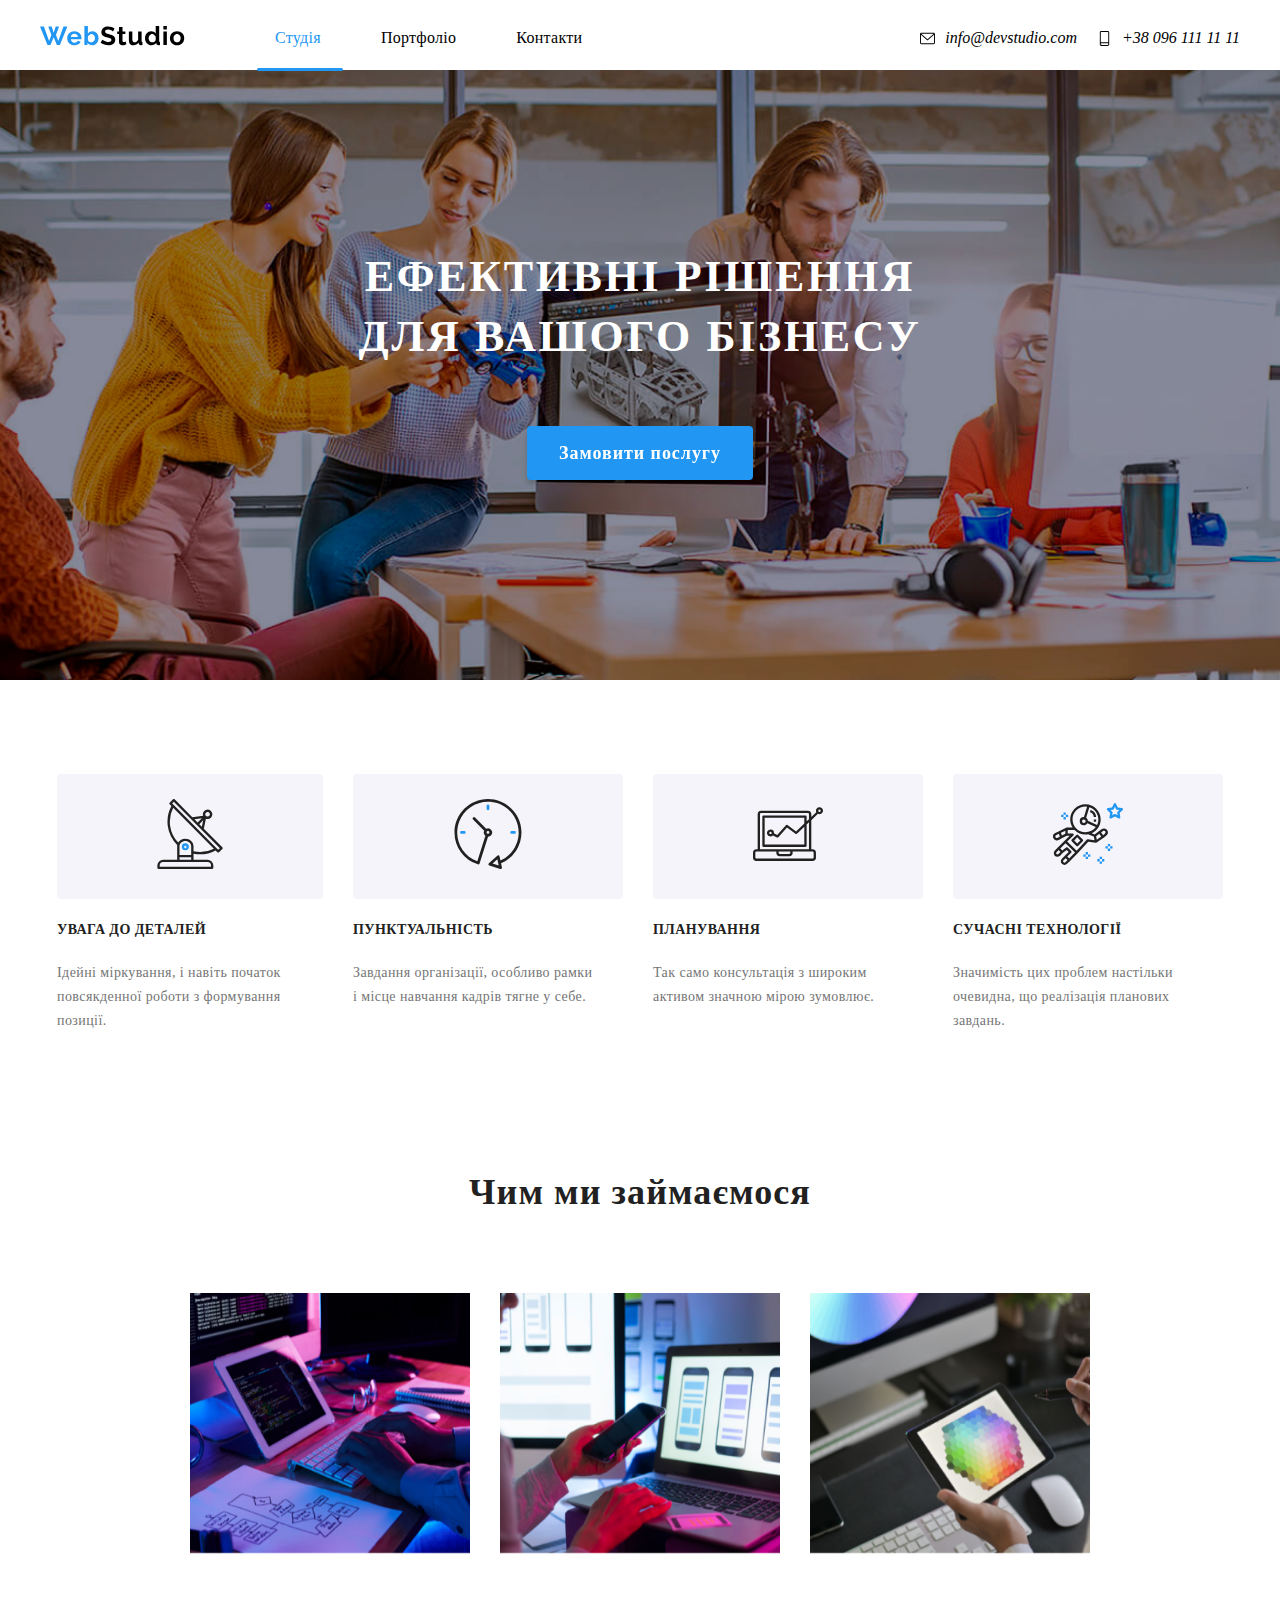
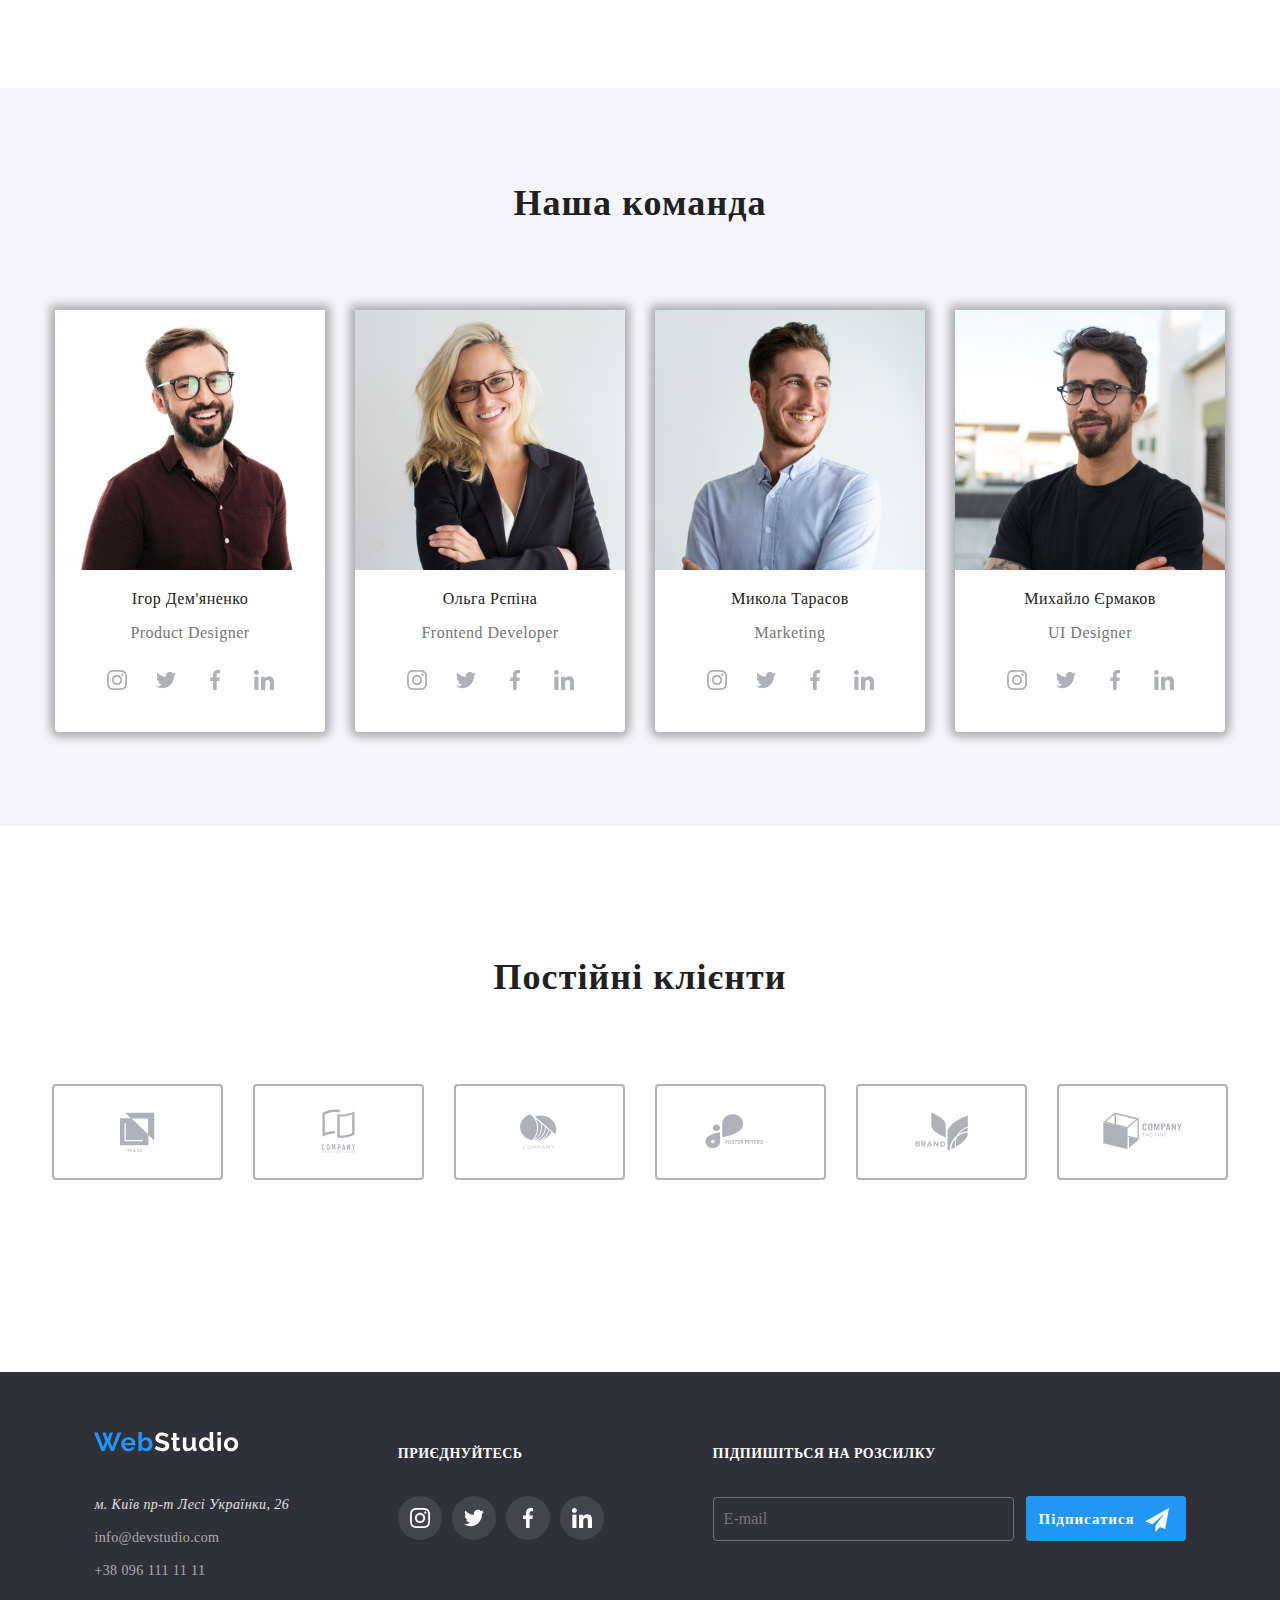
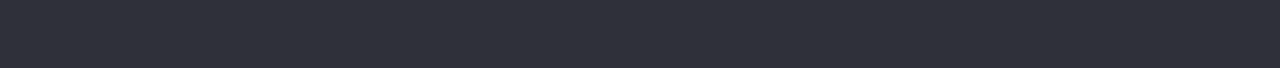
==== commit 836604c6: "you" ====
--- a/index.html
+++ b/index.html
@@ -217,8 +217,7 @@
                 </h3>
                 <div class="web">
                     <div class="card">
-                        <img src="./src/studio-pages/image/chapter-four/Igor.png" alt="ups" height="260" 
-                            width="270">
+                        <img class="card__photo" src="./src/studio-pages/image/chapter-four/Igor.png" alt="ups">
                         <p class="card__igor">Ігор Дем'яненко</p>
                         <p class="card__product">Product Designer</p>
                         <div class="card__social-networks">
@@ -265,8 +264,7 @@
                         </div>
                     </div>
                     <div class="card">
-                        <img src="./src/studio-pages/image/chapter-four/olga.png" alt="ups" height="260" 
-                            width="270">
+                        <img class="card__photo" src="./src/studio-pages/image/chapter-four/olga.png" alt="ups">
                         <p class="card__olga">Ольга Рєпіна</p>
                         <p class="card__frontend">Frontend Developer</p>
                         <div class="card__social-networks">
@@ -313,8 +311,7 @@
                         </div>
                     </div>
                     <div class="card">
-                        <img src="./src/studio-pages/image/chapter-four/mt.png" alt="ups" height="260" 
-                            width="270">
+                        <img class="card__photo" src="./src/studio-pages/image/chapter-four/mt.png" alt="ups">
                         <p class="card__mt">Микола Тарасов</p>
                         <p class="card__marketing">Marketing</p>
                         <div class="card__social-networks">
@@ -361,8 +358,7 @@
                         </div>
                     </div>
                     <div class="card">
-                        <img src="./src/studio-pages/image/chapter-four/M.png" alt="ups" height="260" 
-                            width="270">
+                        <img class="card__photo" src="./src/studio-pages/image/chapter-four/M.png" alt="ups">
                         <p class="card__m">Михайло Єрмаков</p>
                         <p class="card__designer">UI Designer</p>
                         <div class="card__social-networks">
--- a/src/studio-pages/css/styles.css
+++ b/src/studio-pages/css/styles.css
@@ -18,10 +18,9 @@
 }
 
 .header__content {
-  display: flex;
-  align-items: center;
-  gap: 124px;
+  align-items: center;
   padding: 26px 0 20px 0;
+  display: flex;
   justify-content: space-between;
 }
 
@@ -103,14 +102,10 @@
   fill: #2196F3;
 }
 
-@media (max-width: 768px) {
-  .container {
-    width: 768px;
-    margin: 0 auto;
-    padding: 0 15px;
-  }
+@media (max-width: 740px) {
   .header__content {
     gap: 40px;
+    padding: 26px 0 9px 0;
   }
   .address {
     flex-wrap: wrap;
@@ -140,8 +135,7 @@
   line-height: 60px;
   letter-spacing: 2.64px;
   text-transform: uppercase;
-  padding-top: 147px;
-  padding-bottom: 30px;
+  padding: 147px 0 30px 0;
 }
 
 .overlay__button {
@@ -196,17 +190,6 @@
   background-color: #2196F3;
 }
 
-@media (max-width: 768px) {
-  .container {
-    width: 768px;
-    margin: 0 auto;
-    padding: 0 15px;
-  }
-  .overlay {
-    margin-top: 10px;
-    margin-bottom: 60px;
-  }
-}
 .backdrop {
   position: fixed;
   top: 0;
@@ -258,7 +241,7 @@
 }
 
 .modal__btn-svg {
-  padding-bottom: 2px;
+  padding: 0 0 2px 0;
 }
 
 .modal__title {
@@ -284,7 +267,7 @@
   font-weight: 400;
   line-height: normal;
   letter-spacing: 0.12px;
-  padding-top: 12px;
+  padding: 12px 0 0 0;
   display: flex;
   flex-direction: column;
   transition: transform 0.3s linear;
@@ -296,8 +279,7 @@
 }
 
 .search__contact-comment {
-  padding-bottom: 3px;
-  padding-top: 10px;
+  padding: 10px 0 3px 0;
   color: #757575;
   font-family: "Roboto";
   display: flex;
@@ -314,7 +296,7 @@
 }
 
 .contact__name {
-  padding-bottom: 5px;
+  padding: 0 0 5px 0;
 }
 
 .contact__name-term {
@@ -396,8 +378,8 @@
 .contract__circs-check {
   display: inline-block;
   position: relative;
-  padding-left: 25px;
-  margin-right: 10px;
+  padding: 0 0 0 25px;
+  margin: 0 10px 0 0;
   cursor: pointer;
   font-size: 16px;
   top: -9px;
@@ -493,12 +475,7 @@
   transform: scale(1.1);
 }
 
-@media (max-width: 768px) {
-  .container {
-    width: 768px;
-    margin: 0 auto;
-    padding: 0 15px;
-  }
+@media (max-width: 740px) {
   .modal {
     width: 328px;
     height: 362px;
@@ -513,7 +490,7 @@
   .modal__btn-svg {
     width: 13px;
     height: 13px;
-    padding-top: 4px;
+    padding: 4px 0 0 0;
   }
   .modal__title {
     font-size: 17px;
@@ -593,8 +570,7 @@
   display: flex;
   justify-content: center;
   gap: 30px;
-  padding-top: 94px;
-  padding-bottom: 94px;
+  padding: 94px 0 94px 0;
 }
 
 .information__content-attention {
@@ -676,13 +652,11 @@
 
 @media (max-width: 768px) {
   .container {
-    width: 768px;
-    margin: 0 auto;
-    padding: 0 15px;
+    width: 740px;
   }
   .information__content {
     flex-wrap: wrap;
-    margin-top: 60px;
+    gap: 20px;
   }
   .information__attention-photo {
     padding: 25px 142px;
@@ -706,14 +680,14 @@
   font-weight: 700;
   line-height: normal;
   letter-spacing: 1.08px;
-  padding-bottom: 50px;
+  padding: 0 0 50px 0;
 }
 
 .group {
   display: flex;
   justify-content: center;
   gap: 30px;
-  padding-bottom: 94px;
+  padding: 0 0 94px 0;
 }
 
 .group__content {
@@ -812,12 +786,7 @@
   opacity: 1;
 }
 
-@media (max-width: 768px) {
-  .container {
-    width: 768px;
-    margin: 0 auto;
-    padding: 0 15px;
-  }
+@media (max-width: 740px) {
   .occupation {
     display: none;
   }
@@ -827,8 +796,7 @@
 }
 
 .team__title {
-  padding-top: 94px;
-  padding-bottom: 50px;
+  padding: 94px 0 50px 0;
   color: #212121;
   text-align: center;
   font-family: "Roboto";
@@ -844,7 +812,7 @@
   display: flex;
   justify-content: center;
   gap: 30px;
-  padding-bottom: 94px;
+  padding: 0 0 94px 0;
 }
 
 .card {
@@ -858,6 +826,11 @@
   transform: translateY(-20px) scale(1.1);
 }
 
+.card__photo {
+  height: 260px;
+  width: 270px;
+}
+
 .card__igor {
   color: #212121;
   text-align: center;
@@ -884,7 +857,7 @@
   align-items: center;
   display: flex;
   justify-content: center;
-  padding-bottom: 30px;
+  padding: 0 0 30px 0;
   gap: 5px;
 }
 
@@ -985,15 +958,14 @@
   letter-spacing: 0.48px;
 }
 
-@media (max-width: 768px) {
-  .container {
-    width: 768px;
-    margin: 0 auto;
-    padding: 0 15px;
-  }
+@media (max-width: 740px) {
   .web {
     flex-wrap: wrap;
   }
+  .card__photo {
+    height: 324px;
+    width: 334px;
+  }
 }
 .customers__title {
   color: #212121;
@@ -1004,8 +976,7 @@
   font-weight: 700;
   line-height: normal;
   letter-spacing: 1.08px;
-  padding-top: 94px;
-  padding-bottom: 50px;
+  padding: 94px 0 50px 0;
 }
 
 .regular {
@@ -1013,7 +984,7 @@
   display: flex;
   justify-content: center;
   gap: 30px;
-  padding-bottom: 94px;
+  padding: 0 0 94px 0;
 }
 
 .regular__photo-svg {
@@ -1047,12 +1018,7 @@
     border: 2px solid #9f21f3;
   }
 }
-@media (max-width: 768px) {
-  .container {
-    width: 768px;
-    margin: 0 auto;
-    padding: 0 15px;
-  }
+@media (max-width: 740px) {
   .regular {
     flex-wrap: wrap;
   }
@@ -1066,8 +1032,7 @@
   background-color: #2F303A;
   width: 100%;
   margin-top: 94px;
-  padding-top: 60px;
-  padding-bottom: 60px;
+  padding: 60px 0 60px 0;
 }
 
 .footer__content {
@@ -1076,7 +1041,7 @@
 }
 
 .svg-footer {
-  padding-bottom: 20px;
+  padding: 0 0 20px 0;
 }
 
 .menu {
@@ -1084,7 +1049,7 @@
 }
 
 .menu__item {
-  padding-bottom: 9px;
+  padding: 0 0 9px 0;
   transition: transform 0.3s linear;
 }
 .menu__item:hover {
@@ -1128,7 +1093,7 @@
   line-height: normal;
   letter-spacing: 0.42px;
   text-transform: uppercase;
-  padding-bottom: 20px;
+  padding: 0 0 20px 0;
 }
 
 .icons {
@@ -1171,7 +1136,7 @@
   line-height: normal;
   letter-spacing: 0.42px;
   text-transform: uppercase;
-  padding-bottom: 20px;
+  padding: 0 0 20px 0;
 }
 
 .newsletter {
@@ -1186,8 +1151,9 @@
   background-color: transparent;
   border: 1px solid rgba(255, 255, 255, 0.3);
   border-radius: 4px;
-  padding-left: 10px;
+  padding: 0 0 0 10px;
   outline: none;
+  color: white;
   transition: transform 0.3s linear;
 }
 .newsletter__form:hover {
@@ -1272,21 +1238,15 @@
   font-weight: 700;
   line-height: 30px;
   letter-spacing: 0.96px;
-  padding-left: 7px;
+  padding: 0 0 0 7px;
 }
 
 .newsletter__button-icon {
-  padding-left: 10px;
-  padding-top: 2px;
-  cursor: pointer;
-}
-
-@media (max-width: 768px) {
-  .container {
-    width: 768px;
-    margin: 0 auto;
-    padding: 0 15px;
-  }
+  padding: 2px 0 0 10px;
+  cursor: pointer;
+}
+
+@media (max-width: 740px) {
   .footer__content {
     flex-wrap: wrap;
   }
